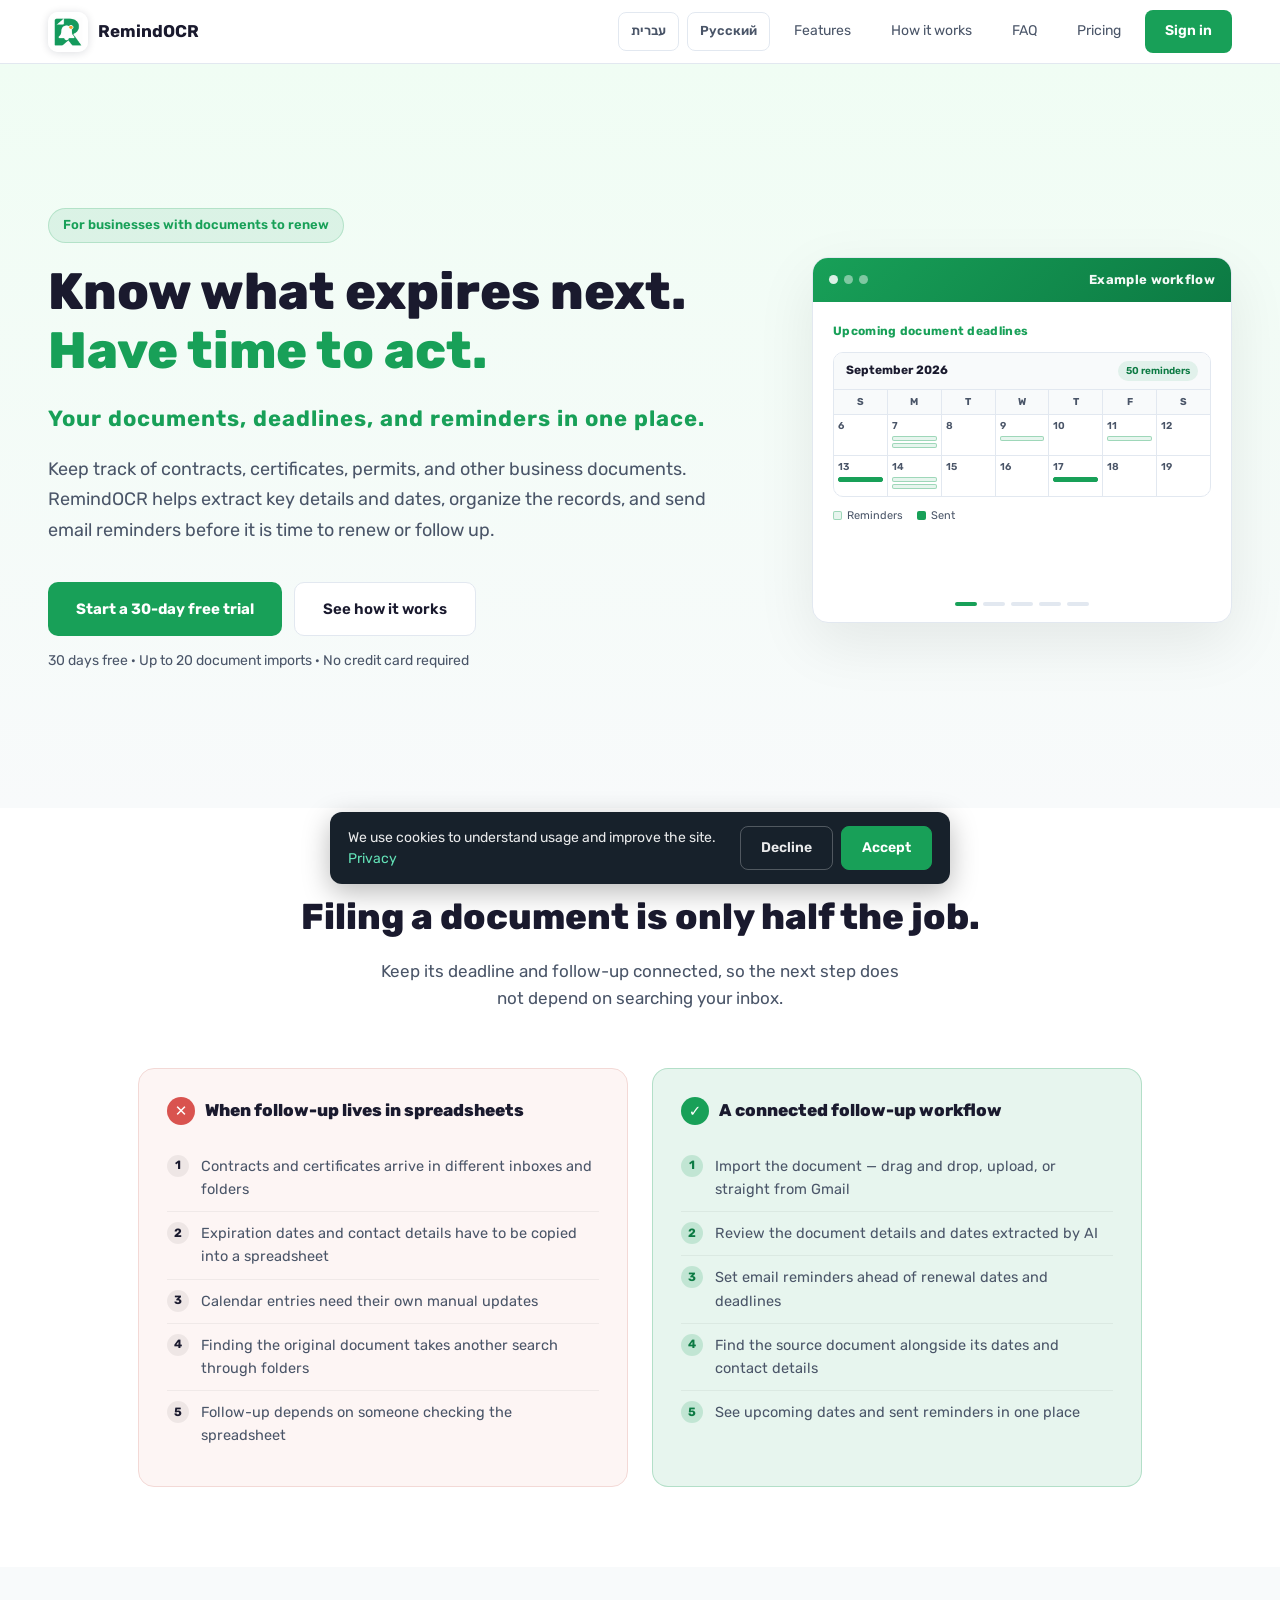
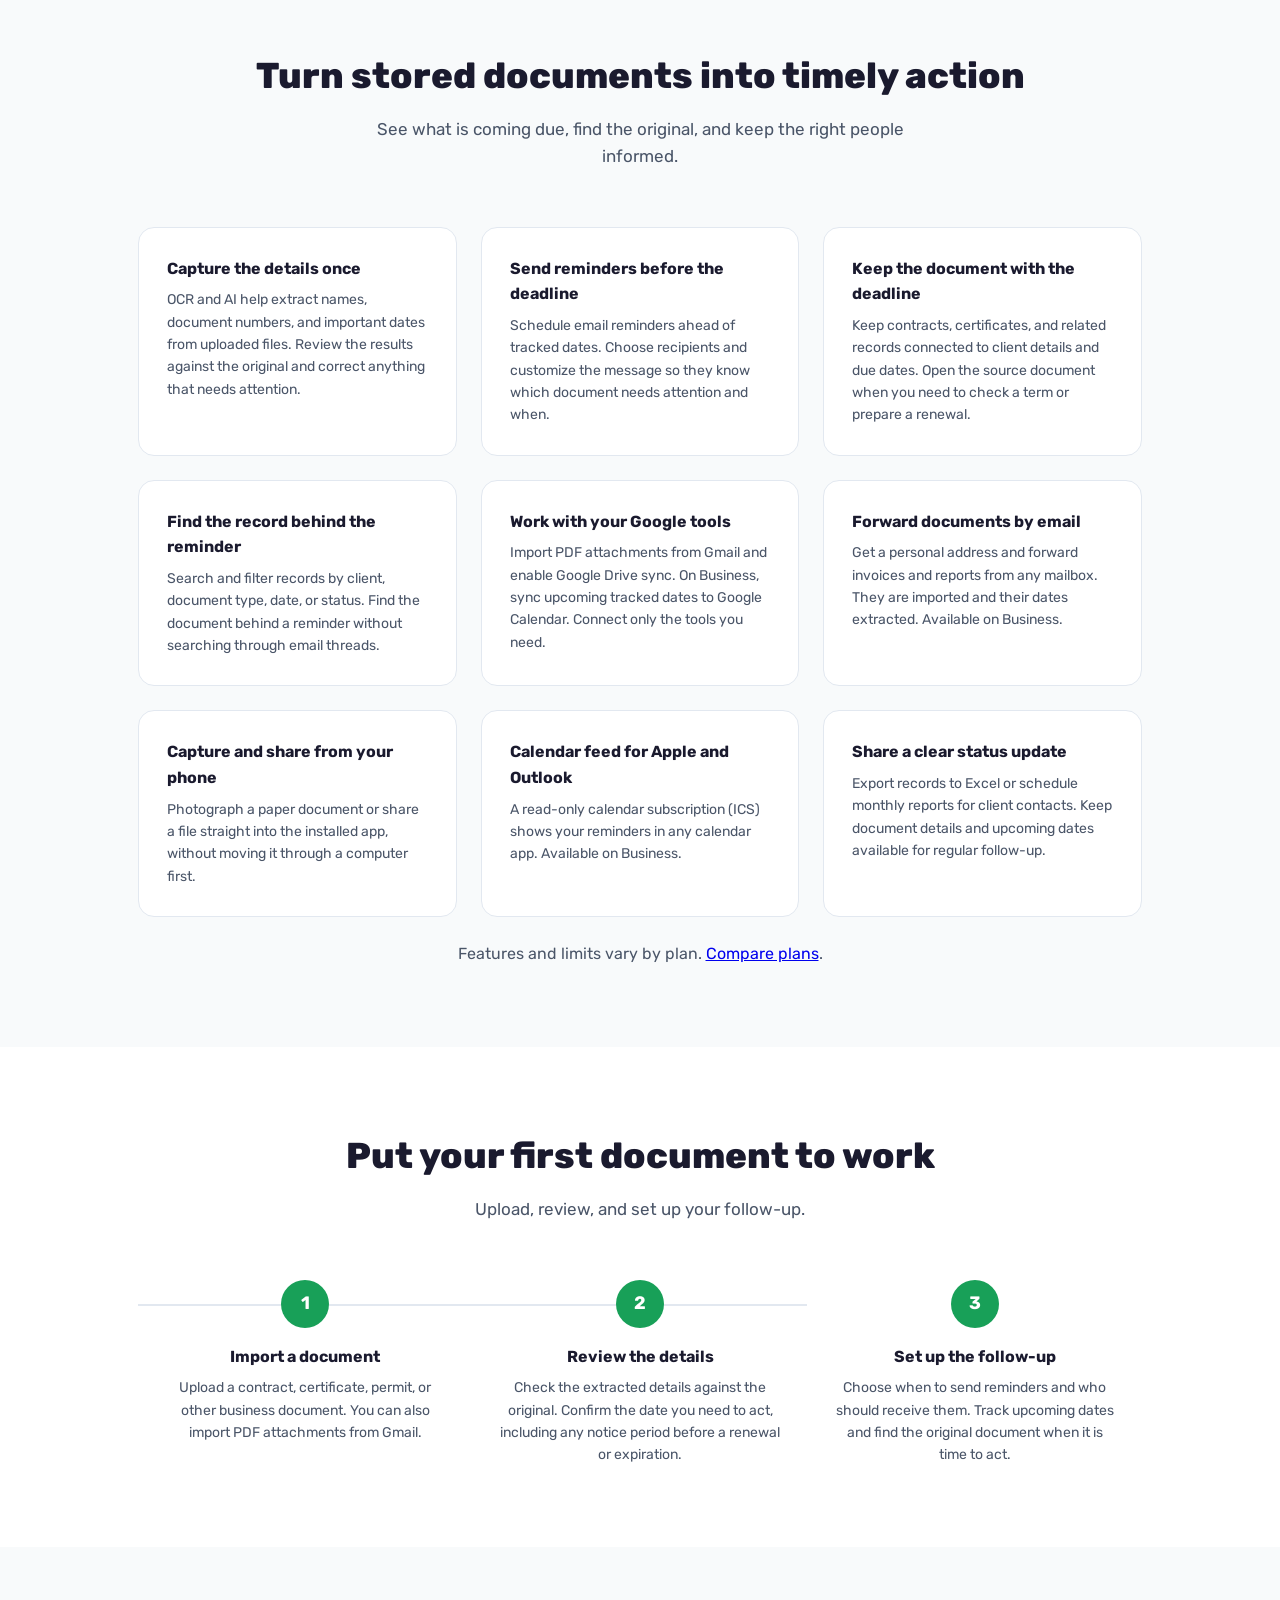
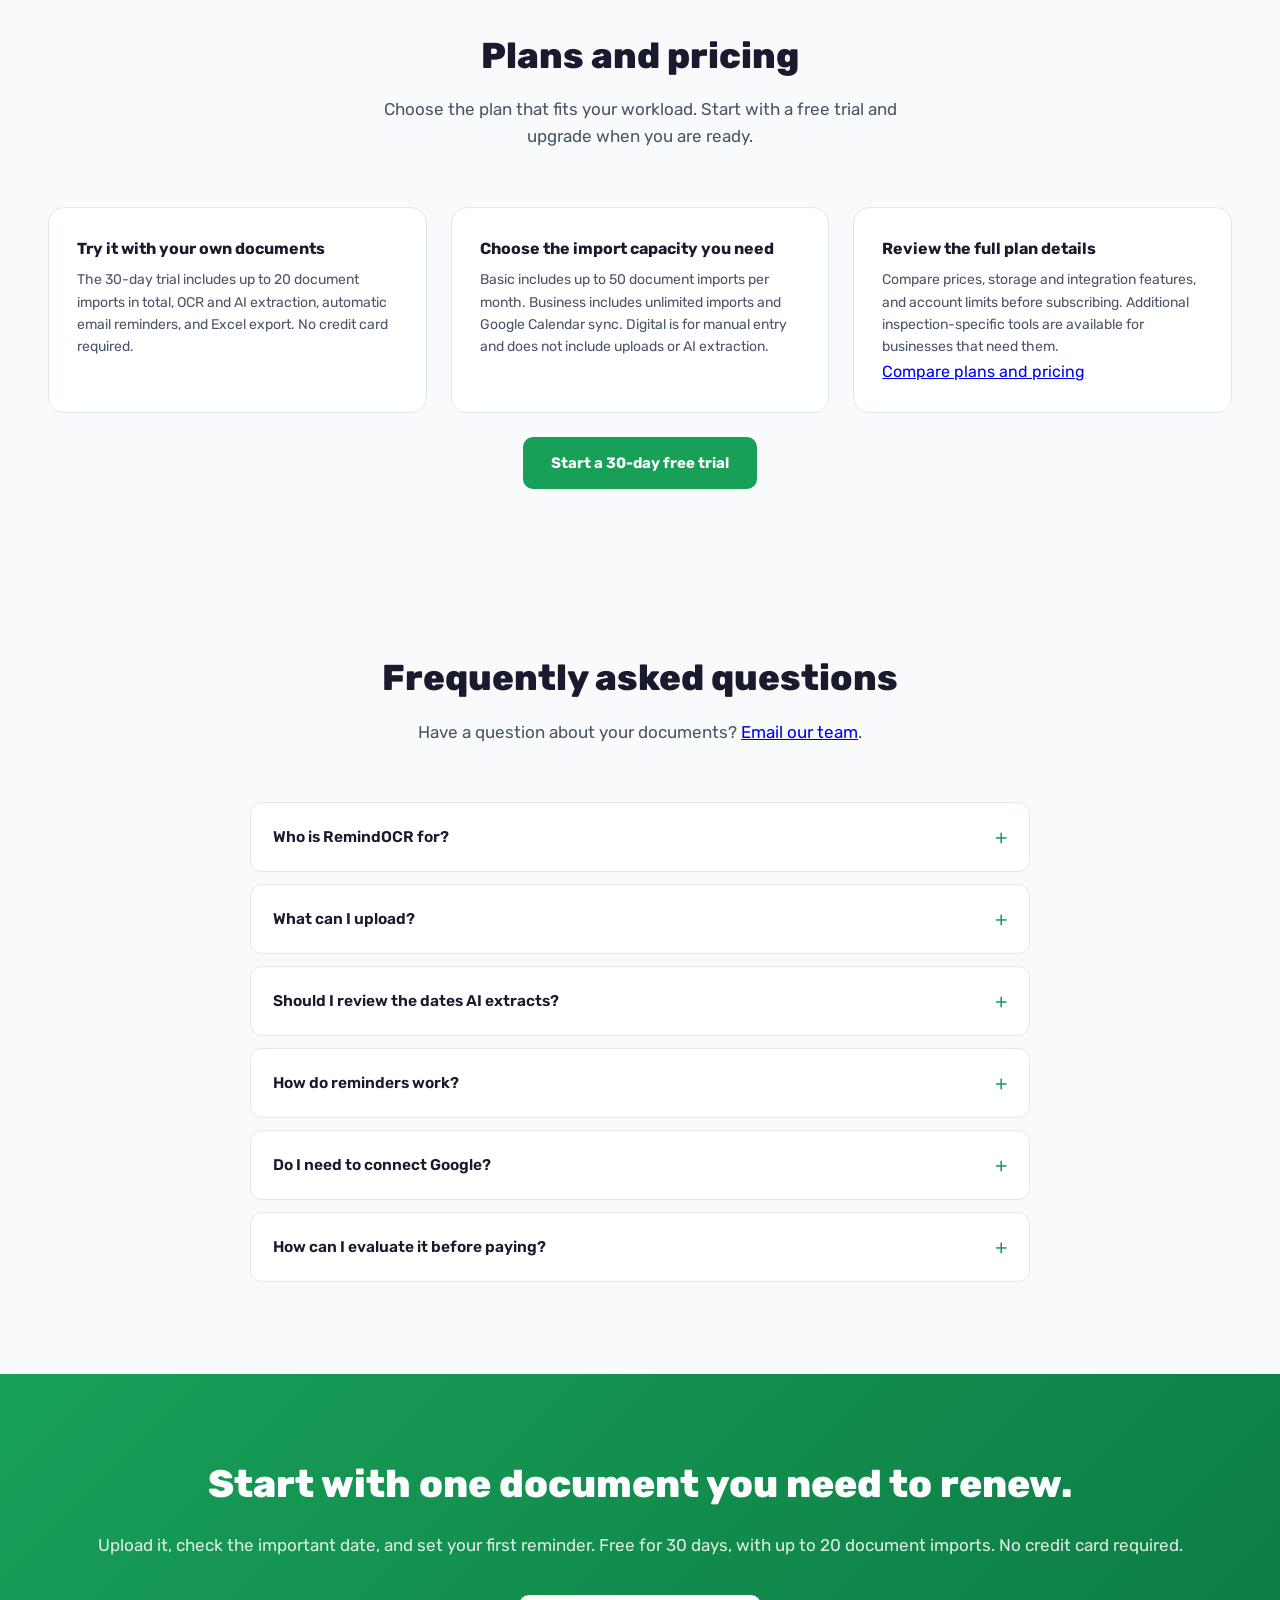
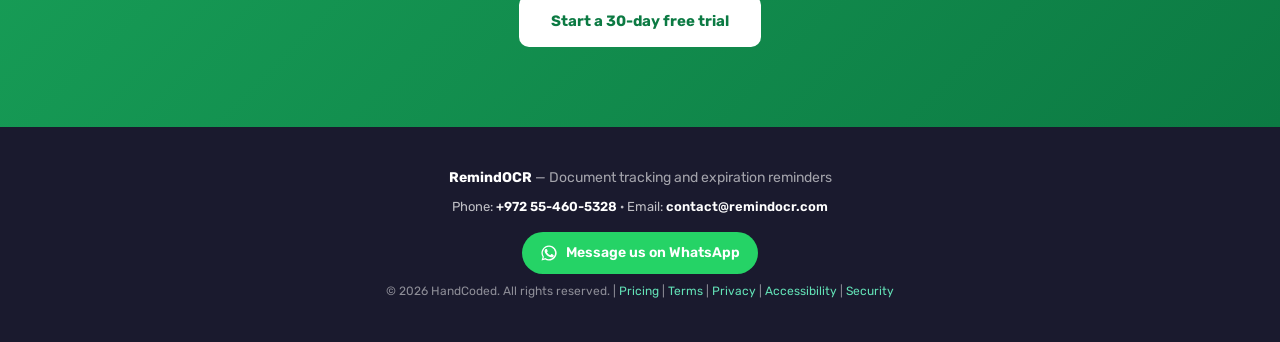
==== en/index.html @ 1de7455f "Add Russian landing page at /ru Co-Authored-By: Claude Sonnet 5.5 <noreply@anthropic.com>" ====
<!DOCTYPE html>
<html lang="en" dir="ltr">
<head>
  <!-- Google tag (gtag.js) — skipped on localhost/local previews -->
  <script>
    if (!["localhost", "127.0.0.1"].includes(window.location.hostname)) {
      var gaScript = document.createElement("script");
      gaScript.async = true;
      gaScript.src = "https://www.googletagmanager.com/gtag/js?id=G-CV5TGV9V2X";
      document.head.appendChild(gaScript);

      window.dataLayer = window.dataLayer || [];
      function gtag(){dataLayer.push(arguments);}
      // Consent Mode v2: deny until the visitor chooses. wait_for_update holds the
      // first hits briefly so a stored "granted" is applied before anything sends.
      gtag('consent', 'default', {
        'ad_user_data': 'denied',
        'ad_personalization': 'denied',
        'ad_storage': 'denied',
        'analytics_storage': 'denied',
        'wait_for_update': 500
      });
      try {
        if (localStorage.getItem('ga_consent') === 'granted') {
          gtag('consent', 'update', {
            'ad_user_data': 'granted',
            'ad_personalization': 'granted',
            'ad_storage': 'granted',
            'analytics_storage': 'granted'
          });
        }
      } catch (e) {}
      gtag('js', new Date());
      gtag('config', 'G-CV5TGV9V2X');
    }
  </script>

  <meta charset="UTF-8" />
  <meta name="viewport" content="width=device-width, initial-scale=1.0" />
  <title>Document Expiration Tracking & Email Reminders | RemindOCR</title>
  <meta name="description" content="Track contract renewals, certificate expirations, and business document deadlines in one place. Extract key details and schedule email reminders. Try RemindOCR free for 30 days." />
  <link rel="canonical" href="https://remindocr.com/en" />
  <link rel="alternate" hreflang="he" href="https://remindocr.com/" />
  <link rel="alternate" hreflang="en" href="https://remindocr.com/en" />
  <link rel="alternate" hreflang="ru" href="https://remindocr.com/ru" />
  <link rel="alternate" hreflang="x-default" href="https://remindocr.com/" />
  <meta property="og:locale:alternate" content="he_IL" />
  <meta name="theme-color" content="#18a058" />
  <!-- Same icon set the app serves, so the tab icon does not change between
       the marketing site and the app. -->
  <link rel="icon" type="image/png" sizes="32x32" href="/favicon-32-v2.png" />
  <link rel="icon" type="image/png" sizes="192x192" href="/icon-192-v2.png" />
  <link rel="icon" type="image/png" sizes="512x512" href="/icon-512-v2.png" />
  <link rel="icon" type="image/svg+xml" href="/favicon-v2.svg" />
  <link rel="apple-touch-icon" href="/apple-touch-icon-v2.png" />
  <meta property="fb:app_id" content="935630732930743" />
  <meta property="og:type" content="website" />
  <meta property="og:site_name" content="RemindOCR" />
  <meta property="og:locale" content="en_US" />
  <meta property="og:url" content="https://remindocr.com/en" />
  <meta property="og:title" content="Document Expiration Tracking & Email Reminders | RemindOCR" />
  <meta property="og:description" content="Know what expires next. Organize business documents, review key dates, and schedule email reminders before renewals and deadlines." />
  <meta property="og:image" content="https://remindocr.com/og-image.png" />
  <meta name="twitter:card" content="summary_large_image" />
  <meta name="twitter:description" content="Know what expires next. Organize business documents, review key dates, and schedule email reminders before renewals and deadlines." />
  <meta name="twitter:image" content="https://remindocr.com/og-image.png" />
  <link rel="preconnect" href="https://fonts.googleapis.com" />
  <link href="https://fonts.googleapis.com/css2?family=Rubik:wght@400;500;600;700;800&display=swap" rel="stylesheet" />
  <style>
    *, *::before, *::after { box-sizing: border-box; margin: 0; padding: 0; }

    :root {
      --brand: #18a058;
      --brand-dark: #0c7a43;
      --brand-light: rgba(24,160,88,0.1);
      --text: #1a1a2e;
      --text-2: #4a5568;
      --bg: #f8fafb;
      --white: #ffffff;
      --border: #e2e8f0;
      --radius: 16px;
    }

    html { scroll-behavior: smooth; }

    body {
      font-family: 'Segoe UI', 'Rubik', system-ui, sans-serif;
      background: var(--bg);
      color: var(--text);
      line-height: 1.6;
      overflow-x: hidden;
    }

    /* ── NAV ─────────────────────────────── */
    nav {
      position: sticky;
      top: 0;
      z-index: 100;
      background: rgba(255,255,255,0.9);
      backdrop-filter: blur(12px);
      border-bottom: 1px solid var(--border);
      padding: 0 48px;
      height: 64px;
      display: flex;
      align-items: center;
      justify-content: space-between;
    }

    .nav-brand {
      display: flex;
      align-items: center;
      gap: 10px;
      text-decoration: none;
    }
    .nav-brand__icon {
      width: 36px;
      height: 36px;
      border-radius: 10px;
      background: linear-gradient(135deg, var(--brand), var(--brand-dark));
      display: flex;
      align-items: center;
      justify-content: center;
      color: #fff;
    }
    .nav-brand__icon svg {
      width: 22px;
      height: 22px;
      fill: none;
      stroke: currentColor;
      stroke-width: 32;
      stroke-linecap: round;
      stroke-linejoin: round;
    }
    .nav-brand__text {
      font-weight: 700;
      font-size: 17px;
      color: var(--text);
    }
    .nav-brand__logo {
      width: 40px;
      height: 40px;
      border-radius: 10px;
      object-fit: cover;
      box-shadow: 0 1px 8px rgba(15, 23, 42, 0.14);
    }
    .nav-brand picture {
      display: flex;
    }

    .nav-links {
      display: flex;
      align-items: center;
      gap: 8px;
    }
    .nav-links a {
      padding: 8px 16px;
      border-radius: 8px;
      font-size: 14px;
      color: var(--text-2);
      text-decoration: none;
      transition: background 0.15s, color 0.15s;
    }
    .nav-links a:hover { background: var(--brand-light); color: var(--brand); }
    .nav-cta {
      background: var(--brand) !important;
      color: #fff !important;
      font-weight: 600 !important;
      padding: 10px 20px !important;
    }
    .nav-cta:hover { background: var(--brand-dark) !important; }

    .nav-lang {
      padding: 8px 12px !important;
      font-size: 13px !important;
      font-weight: 600;
      border: 1px solid var(--border);
      background: transparent !important;
      color: var(--text-2) !important;
    }
    .nav-lang:hover {
      background: var(--brand-light) !important;
      color: var(--brand) !important;
    }


    /* ── HERO ─────────────────────────────── */
    .hero {
      max-width: 1300px;
      margin: 0 auto;
      padding: 84px 48px 76px;
      display: grid;
      /* Same proportions as the app's hero: fluid copy, fixed-width card. */
      grid-template-columns: minmax(0, 1fr) 420px;
      gap: 64px;
      align-items: center;
    }

    .hero-badge {
      display: inline-flex;
      align-items: center;
      gap: 6px;
      background: var(--brand-light);
      color: var(--brand);
      border: 1px solid rgba(24,160,88,0.2);
      border-radius: 999px;
      padding: 6px 14px;
      font-size: 13px;
      font-weight: 600;
      margin-bottom: 20px;
    }

    .hero h1 {
      font-size: clamp(32px, 4vw, 52px);
      font-weight: 800;
      line-height: 1.15;
      color: var(--text);
      margin-bottom: 20px;
    }
    .hero h1 span { color: var(--brand); }

    .hero-desc {
      font-size: 18px;
      color: var(--text-2);
      margin-bottom: 36px;
      line-height: 1.7;
    }

    .hero-tagline {
      font-size: 22px;
      font-weight: 700;
      letter-spacing: 1px;
      color: var(--brand, #16a06a);
      margin: 0 0 18px;
    }

    /* ── Animated product demo ──────────────────────────────
       Three steps cross-fade on a 12s loop (4s each). Everything is CSS so it
       stays crisp at any size; the whole widget is one labelled role="img" for
       screen readers, and the animation stops under prefers-reduced-motion. */
    .demo {
      width: 100%;
      max-width: 420px;
      justify-self: end;
      background: var(--white);
      border: 1px solid var(--border);
      border-radius: var(--radius);
      overflow: hidden;
      box-shadow: 0 20px 60px rgba(0,0,0,0.08);
    }

    .demo__bar {
      display: flex;
      align-items: center;
      gap: 6px;
      padding: 12px 16px;
      background: linear-gradient(135deg, var(--brand), var(--brand-dark));
    }
    .demo__dot {
      width: 9px; height: 9px;
      border-radius: 50%;
      background: rgba(255,255,255,0.45);
    }
    .demo__dot:first-child { background: rgba(255,255,255,0.85); }
    .demo__title {
      margin-inline-start: auto;
      color: rgba(255,255,255,0.95);
      font-size: 13px;
      font-weight: 700;
      letter-spacing: 0.3px;
    }

    .demo__body { position: relative; height: 300px; padding: 20px; }

    .demo__step {
      position: absolute;
      inset: 20px;
      display: flex;
      flex-direction: column;
      gap: 10px;
      opacity: 0;
      animation: demo-step 20s infinite;
    }
    .demo__step--1 { animation-delay: 0s; }
    .demo__step--2 { animation-delay: 4s; }
    .demo__step--3 { animation-delay: 8s; }
    .demo__step--4 { animation-delay: 12s; }
    .demo__step--5 { animation-delay: 16s; }

    /* 5 steps x 4s = 20s. Each is visible for a fifth of the loop, with a
       short fade at each end — hence 1.6%/18.4% rather than 0%/20%. */
    @keyframes demo-step {
      0%          { opacity: 0; transform: translateY(8px); }
      1.6%, 18.4% { opacity: 1; transform: translateY(0); }
      20%, 100%   { opacity: 0; transform: translateY(-8px); }
    }

    .demo__label {
      font-size: 12px;
      font-weight: 700;
      color: var(--brand);
      letter-spacing: 0.3px;
    }

    .demo__row, .demo__alert {
      display: flex;
      align-items: center;
      gap: 12px;
      padding: 12px 14px;
      background: var(--bg);
      border: 1px solid var(--border);
      border-radius: 10px;
    }
    .demo__file, .demo__alert-icon { font-size: 20px; flex-shrink: 0; }
    .demo__meta { display: flex; flex-direction: column; min-width: 0; flex: 1; }
    .demo__name {
      font-size: 13px;
      font-weight: 600;
      color: var(--text);
      white-space: nowrap;
      overflow: hidden;
      text-overflow: ellipsis;
    }
    .demo__sub { font-size: 11px; color: var(--text-2); }

    .demo__tag {
      font-size: 11px;
      font-weight: 700;
      padding: 3px 10px;
      border-radius: 999px;
      flex-shrink: 0;
    }
    .demo__tag--wait { background: #fef3c7; color: #92400e; }
    .demo__tag--ok { background: var(--brand-light); color: var(--brand-dark); }

    .demo__field {
      display: flex;
      align-items: center;
      justify-content: space-between;
      gap: 12px;
      padding: 9px 14px;
      background: var(--bg);
      border: 1px solid var(--border);
      border-radius: 8px;
      font-size: 13px;
    }
    .demo__field span { color: var(--text-2); }
    .demo__field strong { color: var(--text); font-weight: 600; }
    .demo__sent { color: var(--brand) !important; }

    .demo__alert { background: var(--brand-light); border-color: rgba(24,160,88,0.25); }

    /* Month view — mirrors the dashboard's reminder calendar, where each day
       cell carries a chip per reminder: solid for sent, tinted for scheduled. */
    .demo__cal {
      border: 1px solid var(--border);
      border-radius: 10px;
      overflow: hidden;
      background: var(--white);
    }
    .demo__cal-head {
      display: flex;
      align-items: center;
      justify-content: space-between;
      padding: 8px 12px;
      background: var(--bg);
      border-bottom: 1px solid var(--border);
      font-size: 12px;
      font-weight: 700;
    }
    .demo__cal-count {
      font-weight: 600;
      font-size: 10px;
      color: var(--brand-dark);
      background: var(--brand-light);
      border-radius: 999px;
      padding: 2px 8px;
    }
    .demo__cal-grid {
      display: grid;
      grid-template-columns: repeat(7, 1fr);
      gap: 1px;
      background: var(--border);
    }
    .demo__cal-dow {
      background: var(--bg);
      text-align: center;
      font-size: 10px;
      font-weight: 700;
      color: var(--text-2);
      padding: 4px 0;
    }
    .demo__cal-cell {
      background: var(--white);
      min-height: 40px;
      padding: 3px 4px;
      display: flex;
      flex-direction: column;
      gap: 2px;
    }
    .demo__cal-cell b {
      font-size: 10px;
      font-weight: 600;
      color: var(--text-2);
    }
    .demo__chip {
      display: block;
      height: 5px;
      border-radius: 2px;
      background: var(--brand-light);
      border: 1px solid rgba(24,160,88,0.35);
    }
    .demo__chip--sent { background: var(--brand); border-color: var(--brand); }

    .demo__legend {
      display: flex;
      gap: 14px;
      font-size: 11px;
      color: var(--text-2);
    }
    .demo__legend span { display: inline-flex; align-items: center; gap: 5px; }
    .demo__swatch {
      width: 9px; height: 9px;
      border-radius: 2px;
      display: inline-block;
    }
    .demo__swatch--rem { background: var(--brand-light); border: 1px solid rgba(24,160,88,0.35); }
    .demo__swatch--sent { background: var(--brand); }

    .demo__steps-nav {
      display: flex;
      justify-content: center;
      gap: 6px;
      padding: 0 0 16px;
    }
    .demo__pip {
      width: 22px; height: 4px;
      border-radius: 999px;
      background: var(--border);
      animation: demo-pip 20s infinite;
    }
    .demo__pip--1 { animation-delay: 0s; }
    .demo__pip--2 { animation-delay: 4s; }
    .demo__pip--3 { animation-delay: 8s; }
    .demo__pip--4 { animation-delay: 12s; }
    .demo__pip--5 { animation-delay: 16s; }

    @keyframes demo-pip {
      0%, 0.8%    { background: var(--border); }
      1.6%, 18.4% { background: var(--brand); }
      20%, 100%   { background: var(--border); }
    }

    /* Manual paging. Setting data-step on .demo pins one step and its pip,
       overriding the animation, so the demo is still explorable when motion is
       suppressed or a visitor wants to read a step at their own pace. */
    .demo[data-step] .demo__step { animation: none; opacity: 0; transform: none; }
    .demo[data-step] .demo__pip { animation: none; background: var(--border); }
    .demo[data-step="1"] .demo__step--1,
    .demo[data-step="2"] .demo__step--2,
    .demo[data-step="3"] .demo__step--3,
    .demo[data-step="4"] .demo__step--4,
    .demo[data-step="5"] .demo__step--5 { opacity: 1; }
    .demo[data-step="1"] .demo__pip--1,
    .demo[data-step="2"] .demo__pip--2,
    .demo[data-step="3"] .demo__pip--3,
    .demo[data-step="4"] .demo__pip--4,
    .demo[data-step="5"] .demo__pip--5 { background: var(--brand); }

    .demo__pip { border: none; padding: 0; cursor: pointer; }

    /* Honour a reduced-motion preference: no cycling, hold the first step.
       Every delay is cleared too — leaving them set while animations are off
       let a later pip stay highlighted over the first step's content. */
    @media (prefers-reduced-motion: reduce) {
      .demo__step, .demo__pip {
        animation: none;
        animation-delay: 0s;
      }
      .demo__step { opacity: 0; transform: none; }
      .demo__pip { background: var(--border); }
      .demo__step--1 { opacity: 1; }
      .demo__pip--1 { background: var(--brand); }
    }

    .hero-actions {
      display: flex;
      gap: 12px;
      flex-wrap: wrap;
    }

    .btn-primary {
      display: inline-flex;
      align-items: center;
      gap: 8px;
      background: var(--brand);
      color: #fff;
      font-weight: 700;
      font-size: 15px;
      padding: 14px 28px;
      border-radius: 10px;
      text-decoration: none;
      transition: background 0.15s, transform 0.15s;
    }
    .btn-primary:hover { background: var(--brand-dark); transform: translateY(-1px); }

    .btn-secondary {
      display: inline-flex;
      align-items: center;
      gap: 8px;
      background: var(--white);
      color: var(--text);
      font-weight: 600;
      font-size: 15px;
      padding: 14px 28px;
      border-radius: 10px;
      text-decoration: none;
      border: 1px solid var(--border);
      transition: background 0.15s, transform 0.15s;
    }
    .btn-secondary:hover { background: var(--bg); transform: translateY(-1px); }

    /* Hero visual */
    .hero-visual {
      background: var(--white);
      border: 1px solid var(--border);
      border-radius: var(--radius);
      overflow: hidden;
      box-shadow: 0 20px 60px rgba(0,0,0,0.08);
      display: block;
      width: 100%;
      max-width: 100%;
      height: auto;
    }
    .hero-visual__bar {
      background: linear-gradient(135deg, var(--brand), var(--brand-dark));
      padding: 16px 20px;
      display: flex;
      align-items: center;
      gap: 12px;
    }
    .hero-visual__dots { display: flex; gap: 6px; }
    .hero-visual__dot {
      width: 10px; height: 10px;
      border-radius: 50%;
      background: rgba(255,255,255,0.4);
    }
    .hero-visual__dot:first-child { background: rgba(255,255,255,0.8); }
    .hero-visual__title { color: rgba(255,255,255,0.9); font-size: 13px; font-weight: 600; }

    .hero-visual__body { padding: 20px; display: flex; flex-direction: column; gap: 12px; }
    .mock-card {
      background: var(--bg);
      border: 1px solid var(--border);
      border-radius: 10px;
      padding: 14px 16px;
      display: flex;
      align-items: center;
      justify-content: space-between;
    }
    .mock-card__left { display: flex; flex-direction: column; gap: 4px; }
    .mock-card__title { font-weight: 600; font-size: 13px; color: var(--text); }
    .mock-card__sub { font-size: 12px; color: var(--text-2); }
    .mock-badge {
      font-size: 11px;
      font-weight: 600;
      padding: 4px 10px;
      border-radius: 999px;
    }
    .mock-badge--green { background: rgba(24,160,88,0.12); color: var(--brand); }
    .mock-badge--yellow { background: rgba(234,179,8,0.12); color: #b45309; }
    .mock-badge--red { background: rgba(239,68,68,0.12); color: #dc2626; }

    /* ── STATS ─────────────────────────────── */
    .stats {
      background: var(--white);
      border-top: 1px solid var(--border);
      border-bottom: 1px solid var(--border);
      padding: 48px;
    }
    .stats-inner {
      max-width: 1100px;
      margin: 0 auto;
      display: grid;
      grid-template-columns: repeat(4, 1fr);
      gap: 32px;
      text-align: center;
    }
    .stat-num {
      font-size: 42px;
      font-weight: 800;
      color: var(--brand);
      line-height: 1;
      margin-bottom: 6px;
    }
    .stat-label {
      font-size: 14px;
      color: var(--text-2);
      font-weight: 500;
    }

    /* ── FEATURES ─────────────────────────────── */
    section { max-width: 1100px; margin: 0 auto; padding: 80px 48px; }

    .section-header {
      text-align: center;
      margin-bottom: 56px;
    }
    .section-header h2 {
      font-size: clamp(24px, 3vw, 36px);
      font-weight: 800;
      margin-bottom: 12px;
    }
    .section-header p {
      font-size: 17px;
      color: var(--text-2);
      max-width: 540px;
      margin: 0 auto;
    }

    .features-grid {
      display: grid;
      grid-template-columns: repeat(3, 1fr);
      gap: 24px;
    }
    .feature-card {
      background: var(--white);
      border: 1px solid var(--border);
      border-radius: var(--radius);
      padding: 28px;
      transition: box-shadow 0.2s, transform 0.2s;
    }
    .feature-card:hover {
      box-shadow: 0 8px 32px rgba(0,0,0,0.07);
      transform: translateY(-2px);
    }
    .feature-card--accent {
      border-color: color-mix(in srgb, var(--brand, #16a06a) 22%, var(--border));
      background: color-mix(in srgb, var(--brand, #16a06a) 7%, var(--white));
    }
    .feature-icon {
      width: 48px;
      height: 48px;
      background: var(--brand-light);
      border-radius: 12px;
      display: flex;
      align-items: center;
      justify-content: center;
      font-size: 22px;
      margin-bottom: 16px;
    }
    .feature-card h3 {
      font-size: 16px;
      font-weight: 700;
      margin-bottom: 8px;
    }
    .feature-card p {
      font-size: 14px;
      color: var(--text-2);
      line-height: 1.6;
    }

    /* ── HOW IT WORKS ─────────────────────────────── */
    .how-bg { background: var(--white); }
    .steps {
      display: flex;
      gap: 0;
      align-items: flex-start;
    }
    .step {
      flex: 1;
      text-align: center;
      padding: 0 24px;
      position: relative;
    }
    .step:not(:last-child)::after {
      content: '';
      position: absolute;
      top: 24px;
      left: 0;
      width: 100%;
      height: 2px;
      background: var(--border);
      z-index: 0;
    }
    .step__num {
      position: relative;
      z-index: 1;
      width: 48px;
      height: 48px;
      border-radius: 50%;
      background: var(--brand);
      color: #fff;
      font-weight: 700;
      font-size: 18px;
      display: flex;
      align-items: center;
      justify-content: center;
      margin: 0 auto 16px;
    }
    .step h3 { font-size: 16px; font-weight: 700; margin-bottom: 8px; }
    .step p { font-size: 14px; color: var(--text-2); }

    /* ── BEFORE / AFTER ─────────────────────────────── */
    .compare-bg { background: var(--white); }
    .compare {
      display: grid;
      grid-template-columns: 1fr 1fr;
      gap: 24px;
    }
    .compare-col {
      border-radius: var(--radius);
      border: 1px solid var(--border);
      padding: 28px;
    }
    .compare-col--bad { background: #fdf5f4; border-color: #f3d9d6; }
    .compare-col--good { background: var(--brand-light); border-color: rgba(24,160,88,0.25); }
    .compare-col__head {
      display: flex;
      align-items: center;
      gap: 10px;
      font-weight: 800;
      font-size: 17px;
      margin-bottom: 20px;
    }
    .compare-col__icon {
      width: 28px;
      height: 28px;
      border-radius: 50%;
      display: flex;
      align-items: center;
      justify-content: center;
      font-size: 15px;
      font-weight: 800;
      color: #fff;
      flex-shrink: 0;
    }
    .compare-col--bad .compare-col__icon { background: #d9534f; }
    .compare-col--good .compare-col__icon { background: var(--brand); }
    .compare-list { list-style: none; counter-reset: compare-step; }
    .compare-list li {
      counter-increment: compare-step;
      display: flex;
      gap: 12px;
      padding: 10px 0;
      font-size: 14.5px;
      color: var(--text-2);
      border-bottom: 1px solid rgba(0,0,0,0.05);
    }
    .compare-list li:last-child { border-bottom: none; }
    .compare-list li::before {
      content: counter(compare-step);
      flex-shrink: 0;
      width: 22px;
      height: 22px;
      border-radius: 50%;
      background: rgba(0,0,0,0.06);
      color: var(--text);
      font-size: 12px;
      font-weight: 700;
      display: flex;
      align-items: center;
      justify-content: center;
    }
    .compare-col--good .compare-list li::before { background: rgba(24,160,88,0.18); color: var(--brand-dark); }

    /* ── FAQ ─────────────────────────────── */
    .faq { max-width: 780px; margin: 0 auto; }
    .faq-item {
      border: 1px solid var(--border);
      border-radius: 12px;
      margin-bottom: 12px;
      background: var(--white);
      overflow: hidden;
    }
    .faq-item summary {
      cursor: pointer;
      list-style: none;
      padding: 18px 22px;
      font-weight: 600;
      font-size: 15.5px;
      display: flex;
      align-items: center;
      justify-content: space-between;
      gap: 12px;
    }
    .faq-item summary::-webkit-details-marker { display: none; }
    .faq-item summary::after {
      content: '+';
      font-size: 20px;
      font-weight: 400;
      color: var(--brand);
      flex-shrink: 0;
      transition: transform 0.2s;
    }
    .faq-item[open] summary::after { transform: rotate(45deg); }
    .faq-item p {
      padding: 0 22px 20px;
      font-size: 14.5px;
      color: var(--text-2);
      line-height: 1.7;
    }

    /* ── CTA ─────────────────────────────── */
    .cta-section {
      background: linear-gradient(135deg, var(--brand), var(--brand-dark));
      padding: 80px 48px;
      text-align: center;
    }
    .cta-section h2 {
      font-size: clamp(24px, 3vw, 40px);
      font-weight: 800;
      color: #fff;
      margin-bottom: 16px;
    }
    .cta-section p {
      font-size: 17px;
      color: rgba(255,255,255,0.85);
      margin-bottom: 36px;
    }
    .btn-white {
      display: inline-flex;
      align-items: center;
      gap: 8px;
      background: #fff;
      color: var(--brand-dark);
      font-weight: 700;
      font-size: 15px;
      padding: 14px 32px;
      border-radius: 10px;
      text-decoration: none;
      transition: transform 0.15s, box-shadow 0.15s;
    }
    .btn-white:hover { transform: translateY(-2px); box-shadow: 0 8px 24px rgba(0,0,0,0.15); }

    /* ── FOOTER ─────────────────────────────── */
    footer {
      background: var(--text);
      color: rgba(255,255,255,0.6);
      padding: 40px 48px;
      text-align: center;
      font-size: 14px;
    }
    footer strong { color: #fff; }

    footer .site-footer__contact {
      margin-top: 8px;
      color: rgba(255, 255, 255, 0.72);
      font-size: 13px;
    }

    footer .site-footer__contact a {
      color: #fff;
      text-decoration: none;
      font-weight: 600;
    }

    footer .site-footer__contact a:hover {
      color: #8fecd0;
      text-decoration: underline;
    }

    footer .site-footer__wa {
      display: inline-flex;
      align-items: center;
      gap: 8px;
      margin-top: 14px;
      padding: 10px 18px;
      border-radius: 999px;
      background: #25d366;
      color: #fff;
      font-size: 14px;
      font-weight: 600;
      text-decoration: none;
      transition: background 0.15s ease;
    }

    footer .site-footer__wa:hover { background: #1da851; }
    footer .site-footer__wa svg { width: 18px; height: 18px; fill: currentColor; flex: none; }
    footer .site-footer__legal {
      margin-top: 8px;
      font-size: 12px;
      color: rgba(255,255,255,0.5);
    }
    footer .site-footer__legal a {
      color: #63e2b7;
      text-decoration: none;
    }
    footer .site-footer__legal a:hover {
      color: #8fecd0;
      text-decoration: underline;
    }

    /* ── AUTH CARD ─────────────────────────────── */
    .auth-card {
      background: var(--white);
      border: 1px solid var(--border);
      border-radius: var(--radius);
      padding: 36px 32px 28px;
      box-shadow: 0 20px 60px rgba(0,0,0,0.08);
      width: 100%;
      max-width: 400px;
    }

    .auth-tabs {
      display: flex;
      border-bottom: 2px solid var(--border);
      margin-bottom: 24px;
      gap: 0;
    }
    .auth-tab {
      flex: 1;
      background: none;
      border: none;
      padding: 10px 0;
      font-family: inherit;
      font-size: 15px;
      font-weight: 600;
      color: var(--text-2);
      cursor: pointer;
      position: relative;
      transition: color 0.15s;
    }
    .auth-tab::after {
      content: '';
      position: absolute;
      bottom: -2px;
      right: 0;
      left: 0;
      height: 2px;
      background: var(--brand);
      transform: scaleX(0);
      transition: transform 0.2s;
    }
    .auth-tab.active { color: var(--brand); }
    .auth-tab.active::after { transform: scaleX(1); }

    .auth-pane { display: none; }
    .auth-pane.active { display: block; }

    .auth-field { margin-bottom: 14px; }
    .auth-field label {
      display: block;
      font-size: 13px;
      font-weight: 600;
      color: var(--text-2);
      margin-bottom: 6px;
    }
    .auth-field input {
      width: 100%;
      padding: 10px 14px;
      border: 1px solid var(--border);
      border-radius: 8px;
      font-family: inherit;
      font-size: 14px;
      color: var(--text);
      background: var(--bg);
      transition: border-color 0.15s;
      outline: none;
    }
    .auth-field input:focus { border-color: var(--brand); background: var(--white); }

    .auth-btn {
      width: 100%;
      margin-top: 6px;
      padding: 12px;
      background: var(--brand);
      color: #fff;
      font-family: inherit;
      font-size: 15px;
      font-weight: 700;
      border: none;
      border-radius: 8px;
      cursor: pointer;
      transition: background 0.15s;
    }
    .auth-btn:hover { background: var(--brand-dark); }
    .auth-btn:disabled { opacity: 0.6; cursor: not-allowed; }

    .auth-msg {
      margin-top: 12px;
      padding: 10px 14px;
      border-radius: 8px;
      font-size: 13px;
      display: none;
    }
    .auth-msg.success { background: rgba(24,160,88,0.1); color: var(--brand); display: block; }
    .auth-msg.error { background: rgba(239,68,68,0.1); color: #dc2626; display: block; }

    .auth-hint {
      margin-top: 10px;
      font-size: 12px;
      color: var(--text-2);
      text-align: center;
    }

    /* ── RESPONSIVE ─────────────────────────────── */
    @media (max-width: 768px) {
      nav {
        height: auto;
        min-height: 58px;
        padding: 10px 16px;
        gap: 12px;
      }
      .nav-brand__text { font-size: 15px; }
      .nav-brand__icon,
      .nav-brand__logo {
        width: 34px;
        height: 34px;
      }
      .nav-links { gap: 0; }
      .nav-links a:not(.nav-cta):not(.nav-lang) { display: none; }
      .nav-links,
      .nav-brand {
        min-width: 0;
      }
      .nav-cta {
        padding: 9px 14px !important;
        font-size: 13px !important;
        white-space: nowrap;
      }
      .hero {
        grid-template-columns: 1fr;
        padding: 44px 20px 40px;
        gap: 28px;
        text-align: center;
      }
      .hero-badge { margin-bottom: 16px; }
      .hero h1 { margin-bottom: 16px; }
      .demo { justify-self: center; max-width: 440px; }
      .hero-desc {
        font-size: 16px;
        margin-bottom: 28px;
      }
      .hero-actions {
        flex-direction: column;
        align-items: stretch;
      }
      .btn-primary,
      .btn-secondary,
      .btn-white {
        justify-content: center;
        width: 100%;
        max-width: 360px;
        margin-inline: auto;
      }
      .hero-visual { display: none; }
      .auth-card { max-width: 100%; }
      .stats { padding: 36px 20px; }
      .stats-inner {
        grid-template-columns: repeat(2, minmax(0, 1fr));
        gap: 24px 16px;
        padding: 0;
      }
      .stat-num { font-size: 34px; }
      section { padding: 48px 20px; }
      .section-header { margin-bottom: 32px; }
      .features-grid { grid-template-columns: 1fr; }
      .feature-card { padding: 22px; }
      .steps {
        align-items: center;
        flex-direction: column;
        gap: 30px;
      }
      .step {
        max-width: 420px;
        padding: 0;
        width: 100%;
      }
      .step::after { display: none; }
      .step__num { margin-bottom: 14px; }
      .step h3 { margin-bottom: 8px; }
      .step p {
        margin: 0 auto;
        max-width: 340px;
      }
      .cta-section { padding: 48px 20px; }
      footer { padding: 32px 20px; }
      .compare { grid-template-columns: 1fr; }
    }

    @media (max-width: 420px) {
      nav {
        display: grid;
        grid-template-columns: 1fr auto;
        padding-inline: 12px;
      }
      .nav-brand { gap: 8px; }
      .nav-brand__text { font-size: 14px; }
      .nav-cta {
        padding: 8px 10px !important;
        font-size: 12px !important;
      }
      .hero { padding: 36px 16px 34px; }
      .hero h1 { font-size: 30px; }
      .hero-desc { font-size: 15px; }
      .stats-inner { grid-template-columns: 1fr; }
      section { padding: 42px 16px; }
    }
  </style>
    <link href="/assets/pricing.css" rel="stylesheet"/>
</head>
<body>

<!-- NAV -->
<nav>
  <a class="nav-brand" href="/en">
    <picture>
      <source media="(prefers-color-scheme: dark)" srcset="/remindocr-logo-dark.png" />
      <img class="nav-brand__logo" src="/remindocr-logo-light.png" alt="" />
    </picture>
    <span class="nav-brand__text">RemindOCR</span>
  </a>
  <div class="nav-links">
    <a class="nav-lang" href="/" hreflang="he" lang="he">עברית</a>
    <a class="nav-lang" href="/ru" hreflang="ru" lang="ru">Русский</a>
    <a href="#features">Features</a>
    <a href="#how">How it works</a>
    <a href="#faq">FAQ</a>
      <a href="#pricing">Pricing</a>
    <a class="nav-cta" href="https://app.remindocr.com/en/login">Sign in</a>
  </div>
</nav>

<!-- HERO -->
<div style="background: linear-gradient(180deg, #f0fdf4 0%, var(--bg) 100%); padding: 60px 0;">
  <div class="hero">
    <div class="hero-content">
      <p class="hero-badge">For businesses with documents to renew</p>
      <h1>Know what expires next.<br /><span>Have time to act.</span></h1>
      <p class="hero-tagline">Your documents, deadlines, and reminders in one place.</p>
      <p class="hero-desc">
        Keep track of contracts, certificates, permits, and other business documents. RemindOCR helps extract key details and dates, organize the records, and send email reminders before it is time to renew or follow up.
      </p>
      <div class="hero-actions">
        <a class="btn-primary" href="https://app.remindocr.com/en/login?tab=register">Start a 30-day free trial</a>
        <a class="btn-secondary" href="#how">See how it works</a>
      </div>
      <p style="margin-top: 14px; color: var(--text-2); font-size: 14px;">30 days free · Up to 20 document imports · No credit card required</p>
    </div>

    <!-- Animated product demo. Replaces the sign-in card that used to sit here:
         authentication belongs on the app, so a marketing page is better spent
         showing what the product does. Built in CSS rather than as a video or
         GIF so it stays sharp at any size and costs no extra download. -->
    <!-- Not role="img": the step pips below are real buttons, and an img role
         would hide them from assistive technology. -->
    <div class="demo" role="group"
         aria-label="Demo: reminder calendar, automatic extraction, expiry reminders, document import, and archive">
      <div class="demo__bar">
        <span class="demo__dot"></span>
        <span class="demo__dot"></span>
        <span class="demo__dot"></span>
        <span class="demo__title">Example workflow</span>
      </div>

      <div class="demo__body">
        <div class="demo__step demo__step--4">
          <div class="demo__label">Document import</div>
          <div class="demo__row">
            <span class="demo__file">📄</span>
            <div class="demo__meta">
              <span class="demo__name">Service agreement 18229.pdf</span>
              <span class="demo__sub">From Gmail · 1.2MB</span>
            </div>
            <span class="demo__tag demo__tag--wait">Importing…</span>
          </div>
          <div class="demo__row">
            <span class="demo__file">🧾</span>
            <div class="demo__meta">
              <span class="demo__name">Invoice 40710.pdf</span>
              <span class="demo__sub">Manual upload · 0.4MB</span>
            </div>
            <span class="demo__tag demo__tag--ok">Done</span>
          </div>
        </div>

        <div class="demo__step demo__step--2">
          <div class="demo__label">Automatic extraction</div>
          <div class="demo__field"><span>Client</span><strong>Acme Services</strong></div>
          <div class="demo__field"><span>Document no.</span><strong>18229.484590</strong></div>
          <div class="demo__field"><span>Expiration date</span><strong>Mar 14, 2027</strong></div>
        </div>

        <div class="demo__step demo__step--3">
          <div class="demo__label">Automatic reminder</div>
          <div class="demo__alert">
            <span class="demo__alert-icon">⏰</span>
            <div class="demo__meta">
              <span class="demo__name">Agreement expires in 90 days</span>
              <span class="demo__sub">Email sent to Acme Services</span>
            </div>
          </div>
          <div class="demo__field"><span>90 days ahead</span><strong class="demo__sent">Sent ✓</strong></div>
          <div class="demo__field"><span>60 days ahead</span><strong>Scheduled</strong></div>
          <div class="demo__field"><span>30 days ahead</span><strong>Scheduled</strong></div>
        </div>

        <!-- Step 4 — the dashboard's document deadline month view -->
        <div class="demo__step demo__step--1">
          <div class="demo__label">Upcoming document deadlines</div>
          <div class="demo__cal">
            <div class="demo__cal-head">
              <span>September 2026</span>
              <span class="demo__cal-count">50 reminders</span>
            </div>
            <div class="demo__cal-grid">
              <span class="demo__cal-dow">S</span>
              <span class="demo__cal-dow">M</span>
              <span class="demo__cal-dow">T</span>
              <span class="demo__cal-dow">W</span>
              <span class="demo__cal-dow">T</span>
              <span class="demo__cal-dow">F</span>
              <span class="demo__cal-dow">S</span>

              <span class="demo__cal-cell"><b>6</b></span>
              <span class="demo__cal-cell">
                <b>7</b>
                <i class="demo__chip"></i>
                <i class="demo__chip"></i>
              </span>
              <span class="demo__cal-cell"><b>8</b></span>
              <span class="demo__cal-cell">
                <b>9</b>
                <i class="demo__chip"></i>
              </span>
              <span class="demo__cal-cell"><b>10</b></span>
              <span class="demo__cal-cell">
                <b>11</b>
                <i class="demo__chip"></i>
              </span>
              <span class="demo__cal-cell"><b>12</b></span>

              <span class="demo__cal-cell">
                <b>13</b>
                <i class="demo__chip demo__chip--sent"></i>
              </span>
              <span class="demo__cal-cell">
                <b>14</b>
                <i class="demo__chip"></i>
                <i class="demo__chip"></i>
              </span>
              <span class="demo__cal-cell"><b>15</b></span>
              <span class="demo__cal-cell"><b>16</b></span>
              <span class="demo__cal-cell">
                <b>17</b>
                <i class="demo__chip demo__chip--sent"></i>
              </span>
              <span class="demo__cal-cell"><b>18</b></span>
              <span class="demo__cal-cell"><b>19</b></span>
            </div>
          </div>
          <div class="demo__legend">
            <span><i class="demo__swatch demo__swatch--rem"></i>Reminders</span>
            <span><i class="demo__swatch demo__swatch--sent"></i>Sent</span>
          </div>
        </div>

        <!-- Step 5 — the documents archive, organized and searchable -->
        <div class="demo__step demo__step--5">
          <div class="demo__label">Document archive</div>
          <div class="demo__row">
            <span class="demo__file">📄</span>
            <div class="demo__meta">
              <span class="demo__name">Service agreement 18229.pdf</span>
              <span class="demo__sub">Acme Services · Mar 14, 2027</span>
            </div>
            <span class="demo__tag demo__tag--ok">Valid</span>
          </div>
          <div class="demo__row">
            <span class="demo__file">📄</span>
            <div class="demo__meta">
              <span class="demo__name">Insurance certificate 20114.pdf</span>
              <span class="demo__sub">KR Construction · Nov 2, 2026</span>
            </div>
            <span class="demo__tag demo__tag--wait">Expiring soon</span>
          </div>
          <div class="demo__row">
            <span class="demo__file">🧾</span>
            <div class="demo__meta">
              <span class="demo__name">Invoice 40710.pdf</span>
              <span class="demo__sub">Acme Services · Sep 4, 2026</span>
            </div>
            <span class="demo__tag demo__tag--ok">Paid</span>
          </div>
        </div>
      </div>

      <div class="demo__steps-nav">
        <button class="demo__pip demo__pip--1" type="button" data-goto="1" aria-label="Upcoming document deadlines"></button>
        <button class="demo__pip demo__pip--2" type="button" data-goto="2" aria-label="Data extraction"></button>
        <button class="demo__pip demo__pip--3" type="button" data-goto="3" aria-label="Automatic reminder"></button>
        <button class="demo__pip demo__pip--4" type="button" data-goto="4" aria-label="Document import"></button>
        <button class="demo__pip demo__pip--5" type="button" data-goto="5" aria-label="Document archive"></button>
      </div>
    </div>

    <script>
      (function () {
        var demo = document.querySelector('.demo');
        if (!demo) return;

        var STEPS = 5;
        var INTERVAL = 4000;
        var current = 1;
        var timer = null;

        function show(step) {
          current = step;
          demo.dataset.step = String(step);
        }

        function advance() {
          show(current % STEPS + 1);
        }

        function start() {
          stop();
          timer = setInterval(advance, INTERVAL);
        }

        function stop() {
          if (timer) { clearInterval(timer); timer = null; }
        }

        // Driving the rotation from JS rather than leaving it to the CSS
        // animation, because that animation is disabled under reduced motion —
        // which would otherwise freeze the demo on step 1 forever. A fade is
        // motion; a slideshow that swaps content is not, so this still respects
        // the preference while keeping every step reachable.
        document.querySelectorAll('.demo__pip').forEach(function (pip) {
          pip.addEventListener('click', function () {
            show(Number(pip.dataset.goto));
            start(); // restart the clock so the chosen step gets a full turn
          });
        });

        // Pause while the pointer is over the demo, so a step can be read.
        demo.addEventListener('mouseenter', stop);
        demo.addEventListener('mouseleave', start);

        // Do not animate a demo nobody is looking at.
        document.addEventListener('visibilitychange', function () {
          if (document.hidden) stop(); else start();
        });

        show(1);
        start();
      })();
    </script>

  </div>
</div>

<!-- BEFORE / AFTER -->
<div class="compare-bg">
  <section id="compare">
    <div class="section-header">
      <h2>Filing a document is only half the job.</h2>
      <p>Keep its deadline and follow-up connected, so the next step does not depend on searching your inbox.</p>
    </div>
    <div class="compare">
      <div class="compare-col compare-col--bad">
        <div class="compare-col__head">
          <span class="compare-col__icon">✕</span>
          <span>When follow-up lives in spreadsheets</span>
        </div>
        <ol class="compare-list">
          <li>Contracts and certificates arrive in different inboxes and folders</li>
          <li>Expiration dates and contact details have to be copied into a spreadsheet</li>
          <li>Calendar entries need their own manual updates</li>
          <li>Finding the original document takes another search through folders</li>
          <li>Follow-up depends on someone checking the spreadsheet</li>
        </ol>
      </div>
      <div class="compare-col compare-col--good">
        <div class="compare-col__head">
          <span class="compare-col__icon">✓</span>
          <span>A connected follow-up workflow</span>
        </div>
        <ol class="compare-list">
          <li>Import the document — drag and drop, upload, or straight from Gmail</li>
          <li>Review the document details and dates extracted by AI</li>
          <li>Set email reminders ahead of renewal dates and deadlines</li>
          <li>Find the source document alongside its dates and contact details</li>
          <li>See upcoming dates and sent reminders in one place</li>
        </ol>
      </div>
    </div>
  </section>
</div>

<!-- FEATURES -->
<section id="features">
  <div class="section-header">
    <h2>Turn stored documents into timely action</h2>
    <p>See what is coming due, find the original, and keep the right people informed.</p>
  </div>
  <div class="features-grid">
    <div class="feature-card"><h3>Capture the details once</h3><p>OCR and AI help extract names, document numbers, and important dates from uploaded files. Review the results against the original and correct anything that needs attention.</p></div>
    <div class="feature-card"><h3>Send reminders before the deadline</h3><p>Schedule email reminders ahead of tracked dates. Choose recipients and customize the message so they know which document needs attention and when.</p></div>
    <div class="feature-card"><h3>Keep the document with the deadline</h3><p>Keep contracts, certificates, and related records connected to client details and due dates. Open the source document when you need to check a term or prepare a renewal.</p></div>
    <div class="feature-card"><h3>Find the record behind the reminder</h3><p>Search and filter records by client, document type, date, or status. Find the document behind a reminder without searching through email threads.</p></div>
    <div class="feature-card"><h3>Work with your Google tools</h3><p>Import PDF attachments from Gmail and enable Google Drive sync. On Business, sync upcoming tracked dates to Google Calendar. Connect only the tools you need.</p></div>
    <div class="feature-card"><h3>Forward documents by email</h3><p>Get a personal address and forward invoices and reports from any mailbox. They are imported and their dates extracted. Available on Business.</p></div>
    <div class="feature-card"><h3>Capture and share from your phone</h3><p>Photograph a paper document or share a file straight into the installed app, without moving it through a computer first.</p></div>
    <div class="feature-card"><h3>Calendar feed for Apple and Outlook</h3><p>A read-only calendar subscription (ICS) shows your reminders in any calendar app. Available on Business.</p></div>
    <div class="feature-card"><h3>Share a clear status update</h3><p>Export records to Excel or schedule monthly reports for client contacts. Keep document details and upcoming dates available for regular follow-up.</p></div>
  </div>
  <p style="margin-top: 24px; text-align: center; color: var(--text-2);">Features and limits vary by plan. <a href="/en/pricing">Compare plans</a>.</p>
</section>

<!-- HOW IT WORKS -->
<div class="how-bg">
  <section id="how" style="background: var(--white);">
    <div class="section-header">
      <h2>Put your first document to work</h2>
      <p>Upload, review, and set up your follow-up.</p>
    </div>
    <div class="steps">
      <div class="step">
        <div class="step__num">1</div>
        <h3>Import a document</h3>
        <p>Upload a contract, certificate, permit, or other business document. You can also import PDF attachments from Gmail.</p>
      </div>
      <div class="step">
        <div class="step__num">2</div>
        <h3>Review the details</h3>
        <p>Check the extracted details against the original. Confirm the date you need to act, including any notice period before a renewal or expiration.</p>
      </div>
      <div class="step">
        <div class="step__num">3</div>
        <h3>Set up the follow-up</h3>
        <p>Choose when to send reminders and who should receive them. Track upcoming dates and find the original document when it is time to act.</p>
      </div>
    </div>
  </section>
</div>

<!-- PRICING -->
<section aria-labelledby="pricing-title" id="pricing" data-pricing-summary>
    <div class="section-header">
        <h2 id="pricing-title">Plans and pricing</h2>
        <p>Choose the plan that fits your workload. Start with a free trial and upgrade when you are ready.</p>
    </div>
    <div class="features-grid">
      <div class="feature-card"><h3>Try it with your own documents</h3><p>The 30-day trial includes up to 20 document imports in total, OCR and AI extraction, automatic email reminders, and Excel export. No credit card required.</p></div>
      <div class="feature-card"><h3>Choose the import capacity you need</h3><p>Basic includes up to 50 document imports per month. Business includes unlimited imports and Google Calendar sync. Digital is for manual entry and does not include uploads or AI extraction.</p></div>
      <div class="feature-card"><h3>Review the full plan details</h3><p>Compare prices, storage and integration features, and account limits before subscribing. Additional inspection-specific tools are available for businesses that need them.</p><a href="/en/pricing">Compare plans and pricing</a></div>
    </div>
    <p style="margin-top: 24px; text-align: center;"><a class="btn-primary" href="https://app.remindocr.com/en/login?tab=register">Start a 30-day free trial</a></p>
</section>

<!-- FAQ -->
<section id="faq">
  <div class="section-header">
    <h2>Frequently asked questions</h2>
    <p>Have a question about your documents? <a href="mailto:contact@remindocr.com">Email our team</a>.</p>
  </div>
  <div class="faq">
    <details class="faq-item"><summary>Who is RemindOCR for?</summary><p>Business owners, office managers, and service teams that keep track of document deadlines. Use it for contract renewals, certificates, permits, inspection reports, and other records that need follow-up.</p></details>
    <details class="faq-item"><summary>What can I upload?</summary><p>Upload PDF, Word, Excel, and image files, including contracts, certificates, permits, inspection reports, and invoices. Extraction results depend on the document’s layout and quality. Use the trial to check your own documents.</p></details>
    <details class="faq-item"><summary>Should I review the dates AI extracts?</summary><p>Yes. Check extracted dates and client details against the original before relying on them for follow-up. For a contract, confirm whether you need to act before the expiration date, such as a cancellation or notice deadline.</p></details>
    <details class="faq-item"><summary>How do reminders work?</summary><p>RemindOCR schedules email reminders ahead of tracked dates, with intervals such as 90, 60, and 30 days. Review your reminder settings and recipients, and customize the email template for your clients.</p></details>
    <details class="faq-item"><summary>Do I need to connect Google?</summary><p>You can start by uploading documents directly. Gmail import, Google Calendar sync, and Google Drive sync are optional connections. Availability depends on your plan.</p></details>
    <details class="faq-item"><summary>How can I evaluate it before paying?</summary><p>Start a 30-day free trial with no credit card required. Try your own documents, review the extracted fields, and set up reminders. <a href="/en/pricing">See plans and limits</a> before choosing a subscription.</p></details>
  </div>
</section>

<!-- CTA -->
<div class="cta-section">
  <h2>Start with one document you need to renew.</h2>
  <p>Upload it, check the important date, and set your first reminder. Free for 30 days, with up to 20 document imports. No credit card required.</p>
  <a class="btn-white" href="https://app.remindocr.com/en/login?tab=register">Start a 30-day free trial</a>
</div>

<script>
  // Backs the inline auth form, which is currently commented out — sign-in
  // happens on the app itself. Kept in sync so it cannot resurface pointing at
  // the retired handcoded.tech domain.
  const API = 'https://api.remindocr.com';
  const APP_URL = 'https://app.remindocr.com';

  function switchTab(tab) {
    document.querySelectorAll('.auth-tab').forEach((t, i) => {
      t.classList.toggle('active', (i === 0 && tab === 'login') || (i === 1 && tab === 'register'));
    });
    document.getElementById('pane-login').classList.toggle('active', tab === 'login');
    document.getElementById('pane-register').classList.toggle('active', tab === 'register');
    showMsg('', '');
  }

  function showMsg(text, type) {
    const el = document.getElementById('auth-msg');
    el.textContent = text;
    el.className = 'auth-msg' + (type ? ' ' + type : '');
  }

  function checkPwStrength() {
    const pw = document.getElementById('reg-password').value;
    document.getElementById('pw-hint').style.display = (pw && pw.length < 8) ? 'block' : 'none';
  }

  async function handleLogin() {
    const email = document.getElementById('login-email').value.trim();
    const password = document.getElementById('login-password').value;
    if (!email || !password) return showMsg('יש למלא את כל השדות', 'error');
    try {
      const res = await fetch(`${API}/api/auth/login`, {
        method: 'POST',
        headers: { 'Content-Type': 'application/json' },
        credentials: 'include',
        body: JSON.stringify({ email, password }),
      });
      const data = await res.json();
      if (!res.ok) return showMsg(errorText(data.error), 'error');
      window.location.href = APP_URL;
    } catch {
      showMsg('שגיאת תקשורת, אנא נסה שנית', 'error');
    }
  }

  async function handleRegister() {
    const name = document.getElementById('reg-name').value.trim();
    const email = document.getElementById('reg-email').value.trim();
    const password = document.getElementById('reg-password').value;
    if (!name || !email || !password) return showMsg('יש למלא את כל השדות', 'error');
    if (password.length < 8) return showMsg('הסיסמה חייבת להכיל לפחות 8 תווים', 'error');
    try {
      const res = await fetch(`${API}/api/auth/register`, {
        method: 'POST',
        headers: { 'Content-Type': 'application/json' },
        credentials: 'include',
        body: JSON.stringify({ name, email, password }),
      });
      const data = await res.json();
      if (!res.ok) return showMsg(errorText(data.error), 'error');
      showMsg('נשלח אימייל לאימות — אנא בדוק את תיבת הדואר שלך', 'success');
      document.getElementById('reg-name').value = '';
      document.getElementById('reg-email').value = '';
      document.getElementById('reg-password').value = '';
    } catch {
      showMsg('שגיאת תקשורת, אנא נסה שנית', 'error');
    }
  }

  const ERRORS = {
    invalid_credentials: 'אימייל או סיסמה שגויים',
    email_not_verified: 'יש לאמת את האימייל לפני הכניסה',
    account_disabled: 'החשבון הושבת',
    email_taken: 'כתובת האימייל כבר רשומה',
    password_too_short: 'הסיסמה חייבת להכיל לפחות 8 תווים',
    not_allowed: 'כתובת האימייל אינה ברשימת הגישה המורשית',
  };
  function errorText(code) { return ERRORS[code] || 'אירעה שגיאה, אנא נסה שנית'; }
</script>

<!-- FOOTER -->
<footer>
  <strong>RemindOCR</strong> — Document tracking and expiration reminders
  <div class="site-footer__contact">
    Phone: <a href="tel:+972554605328">+972 55-460-5328</a> · Email: <a href="mailto:contact@remindocr.com">contact@remindocr.com</a>
  </div>
  <a class="site-footer__wa" href="https://wa.me/972554605328?text=Hi%2C%20I%27d%20like%20to%20learn%20more%20about%20RemindOCR." target="_blank" rel="noopener">
    <svg viewBox="0 0 24 24" aria-hidden="true"><path d="M17.5 14.4c-.3-.2-1.7-.9-2-1-.3-.1-.5-.2-.7.1s-.7 1-.9 1.2c-.2.2-.3.2-.6.1-.3-.2-1.2-.5-2.3-1.4-.9-.8-1.4-1.7-1.6-2-.2-.3 0-.5.1-.6l.5-.5c.1-.2.2-.3.3-.5 0-.2 0-.4-.1-.5l-.9-2.2c-.2-.6-.5-.5-.7-.5h-.6c-.2 0-.5.1-.8.4-.3.3-1 1-1 2.5s1.1 2.9 1.2 3.1c.2.2 2.1 3.2 5.1 4.5.7.3 1.3.5 1.7.6.7.2 1.4.2 1.9.1.6-.1 1.7-.7 2-1.4.2-.7.2-1.3.2-1.4-.1-.1-.3-.2-.6-.3zM12 2A10 10 0 0 0 3.5 17.2L2 22l4.9-1.5A10 10 0 1 0 12 2zm0 18.2c-1.6 0-3.1-.4-4.4-1.2l-.3-.2-2.9.9.9-2.8-.2-.3a8.2 8.2 0 1 1 6.9 3.6z"/></svg>
    Message us on WhatsApp
  </a>
  <div class="site-footer__legal">
    © 2026 HandCoded. All rights reserved. |
      <a href="/en/pricing">Pricing</a> |
    <a href="/en/terms">Terms</a> |
    <a href="/en/privacy">Privacy</a> |
    <a href="/en/accessibility">Accessibility</a> |
    <a href="/en/security">Security</a>
  </div>
</footer>


<!-- Cookie consent banner -->
<div id="cookie-consent" class="cookie-consent" hidden>
  <p class="cookie-consent__text">
    We use cookies to understand usage and improve the site.
    <a href="/en/privacy">Privacy</a>
  </p>
  <div class="cookie-consent__actions">
    <button type="button" id="cookie-decline" class="cookie-consent__btn">Decline</button>
    <button type="button" id="cookie-accept" class="cookie-consent__btn cookie-consent__btn--primary">Accept</button>
  </div>
</div>
<style>
  /* [hidden] only applies display:none via the UA sheet, which a class rule
     outranks — without this the banner stays on screen after the choice. */
  .cookie-consent[hidden] { display: none !important; }
  .cookie-consent {
    position: fixed; inset-inline: 16px; bottom: 16px; z-index: 9999;
    max-width: 620px; margin-inline: auto;
    display: flex; flex-wrap: wrap; align-items: center; justify-content: space-between; gap: 12px;
    background: #17212b; color: rgba(255,255,255,0.9);
    border-radius: 12px; padding: 14px 18px;
    box-shadow: 0 8px 28px rgba(0,0,0,0.28);
    font-family: 'Segoe UI', 'Rubik', system-ui, sans-serif; font-size: 14px;
  }
  .cookie-consent__text { margin: 0; flex: 1 1 260px; line-height: 1.5; }
  .cookie-consent__text a { color: #63e2b7; text-decoration: none; }
  .cookie-consent__text a:hover { text-decoration: underline; }
  .cookie-consent__actions { display: flex; gap: 8px; flex: 0 0 auto; }
  @media (max-width: 460px) {
    .cookie-consent__actions { width: 100%; }
    .cookie-consent__btn { flex: 1 1 0; }
  }
  .cookie-consent__btn {
    border: 1px solid rgba(255,255,255,0.25); background: transparent;
    color: inherit; border-radius: 8px; padding: 10px 20px;
    font: inherit; font-weight: 600; cursor: pointer;
    /* 44px is the minimum comfortable touch target on mobile. */
    min-height: 44px; min-width: 88px;
  }
  .cookie-consent__btn:hover { background: rgba(255,255,255,0.08); }
  .cookie-consent__btn--primary { background: #18a058; border-color: #18a058; color: #fff; }
  .cookie-consent__btn--primary:hover { background: #36ad6a; }
</style>
<script>
  (function () {
    var el = document.getElementById('cookie-consent');
    if (!el) return;
    var stored = null;
    try { stored = localStorage.getItem('ga_consent'); } catch (e) {}
    if (!stored) el.hidden = false;

    function decide(value) {
      try { localStorage.setItem('ga_consent', value); } catch (e) {}
      if (typeof gtag === 'function') {
        var granted = value === 'granted';
        gtag('consent', 'update', {
          'ad_user_data': granted ? 'granted' : 'denied',
          'ad_personalization': granted ? 'granted' : 'denied',
          'ad_storage': granted ? 'granted' : 'denied',
          'analytics_storage': granted ? 'granted' : 'denied'
        });
      }
      el.hidden = true;
    }
    document.getElementById('cookie-accept').addEventListener('click', function () { decide('granted'); });
    document.getElementById('cookie-decline').addEventListener('click', function () { decide('denied'); });
  })();
</script>

</body>
</html>
---- assets/pricing.css ----
.plans-grid {
    display: grid;
    /* auto-fit rather than a fixed count: with four plans a fixed 3 would
       orphan the last card on a row of its own. The 230px floor keeps all
       four on one row at the section's full width and drops to 2, then 1, as
       the viewport narrows. */
    grid-template-columns: repeat(auto-fit, minmax(230px, 1fr));
    gap: 24px;
    align-items: start;
}

/* Self-serve checkout is not live yet, so the yearly/monthly buttons are
   hidden rather than removed — unhide them and drop the WhatsApp block to
   switch over once Green Invoice payment links exist. */
.plan--soon .plan__ctas {
    display: none;
}

.plan__cta--wa {
    display: flex;
    align-items: center;
    justify-content: center;
    gap: 8px;
    background: #25d366;
    color: #fff;
}

.plan__cta--wa:hover {
    background: #1da851;
}

.plan__cta--wa svg {
    width: 18px;
    height: 18px;
    fill: currentColor;
    flex: none;
}

.plan__soon-note {
    margin: 10px 0 0;
    text-align: center;
    font-size: 12px;
    color: var(--text-2);
}

.plan {
    background: var(--white);
    border: 1px solid var(--border);
    border-radius: var(--radius);
    padding: 32px 28px;
    display: flex;
    flex-direction: column;
    height: 100%;
}

.plan--highlighted {
    border-color: var(--brand);
    box-shadow: 0 12px 40px rgba(24, 160, 88, 0.12);
    position: relative;
}

.plan__badge {
    position: absolute;
    top: -13px;
    inset-inline-end: 28px;
    background: var(--brand);
    color: #fff;
    font-size: 12px;
    font-weight: 700;
    padding: 4px 14px;
    border-radius: 999px;
}

.plan__name {
    font-size: 20px;
    font-weight: 700;
    margin-bottom: 6px;
}

.plan__blurb {
    color: var(--text-2);
    font-size: 14px;
    min-height: 44px;
    margin-bottom: 18px;
}

.plan__price {
    display: flex;
    flex-wrap: wrap;
    align-items: baseline;
    gap: 8px;
    margin-bottom: 6px;
}

.plan__price strong {
    font-size: 40px;
    font-weight: 800;
    line-height: 1;
}

.plan__price-old {
    color: var(--text-2);
    text-decoration: line-through;
    font-size: 17px;
    opacity: 0.75;
}

.plan__price-period {
    color: var(--text-2);
    font-size: 14px;
}

.plan__price-year {
    margin: 0 0 6px;
    color: var(--text-2);
    font-size: 13px;
    font-weight: 500;
}

.plan__vat {
    margin: 0 0 18px;
    color: var(--text-2);
    font-size: 12px;
    opacity: 0.8;
}

/* One bordered control with two rows, so yearly and monthly read as a billing
   choice rather than as a live button next to a disabled one. */
.plan__ctas {
    display: flex;
    flex-direction: column;
    border: 1px solid var(--border);
    border-radius: 12px;
    overflow: hidden;
}

.plan__ctas--accent {
    border-color: var(--brand);
}

.plan__cta-note {
    display: block;
    font-size: 12px;
    font-weight: 500;
    opacity: 0.85;
    margin-top: 2px;
}

.plan__cta-save {
    display: inline-block;
    margin-inline-start: 6px;
    padding: 2px 8px;
    border-radius: 999px;
    background: rgba(255, 255, 255, 0.22);
    font-size: 11px;
    font-weight: 700;
    vertical-align: middle;
}

.plan__cta--ghost .plan__cta-save {
    background: var(--brand-light);
    color: var(--brand-dark);
}

.plan__features {
    list-style: none;
    margin-bottom: 26px;
    flex: 1;
}

.plan__features li {
    position: relative;
    padding-inline-start: 26px;
    margin-bottom: 10px;
    font-size: 14px;
    color: var(--text-2);
}

.plan__features li::before {
    content: "✓";
    position: absolute;
    inset-inline-start: 0;
    color: var(--brand);
    font-weight: 700;
}

.plan__features li.plan__feature--struck {
    text-decoration: line-through;
    text-decoration-thickness: 2px;
    color: var(--text-2);
    opacity: 0.65;
}

.plan__cta {
    display: block;
    text-align: center;
    padding: 13px 20px;
    border-radius: 10px;
    font-weight: 700;
    font-size: 15px;
    text-decoration: none;
    transition: background 0.15s, transform 0.15s;
}

.plan__cta--primary {
    background: var(--brand);
    color: #fff;
}

.plan__cta--primary:hover {
    background: var(--brand-dark);
}

.plan__cta--ghost {
    background: var(--white);
    color: var(--text);
}

.plan__cta--ghost:hover {
    background: var(--bg);
    color: var(--brand-dark);
}

/* Inside the group the buttons are segments, not standalone pills. */
.plan__ctas .plan__cta {
    border-radius: 0;
}

.plan__ctas .plan__cta + .plan__cta {
    border-top: 1px solid var(--border);
    font-size: 14px;
    font-weight: 600;
    padding: 11px 20px;
}

.plan__additional {
    font-size: 12px;
    font-weight: 700;
    margin-bottom: 0.5rem;
    color: var(--brand-dark);
}

.plans-note {
    margin-top: 32px;
    text-align: center;
    color: var(--text-2);
    font-size: 14px;
}

.plans-legal-note {
    max-width: 780px;
    margin: 14px auto 0;
    text-align: center;
    color: var(--text-2);
    font-size: 13px;
}

.plans-legal-note a {
    color: var(--brand-dark);
    font-weight: 700;
    text-decoration: none;
}

.plans-legal-note a:hover {
    text-decoration: underline;
}


#pricing {
    width: min(1320px, 100%);
    max-width: 1320px;
    scroll-margin-top: 80px;
}

@media (max-width: 1040px) {
    .plans-grid {
        grid-template-columns: repeat(2, minmax(0, 1fr));
    }
}

@media (max-width: 760px) {
    .plans-grid {
        grid-template-columns: minmax(0, 1fr);
    }
}
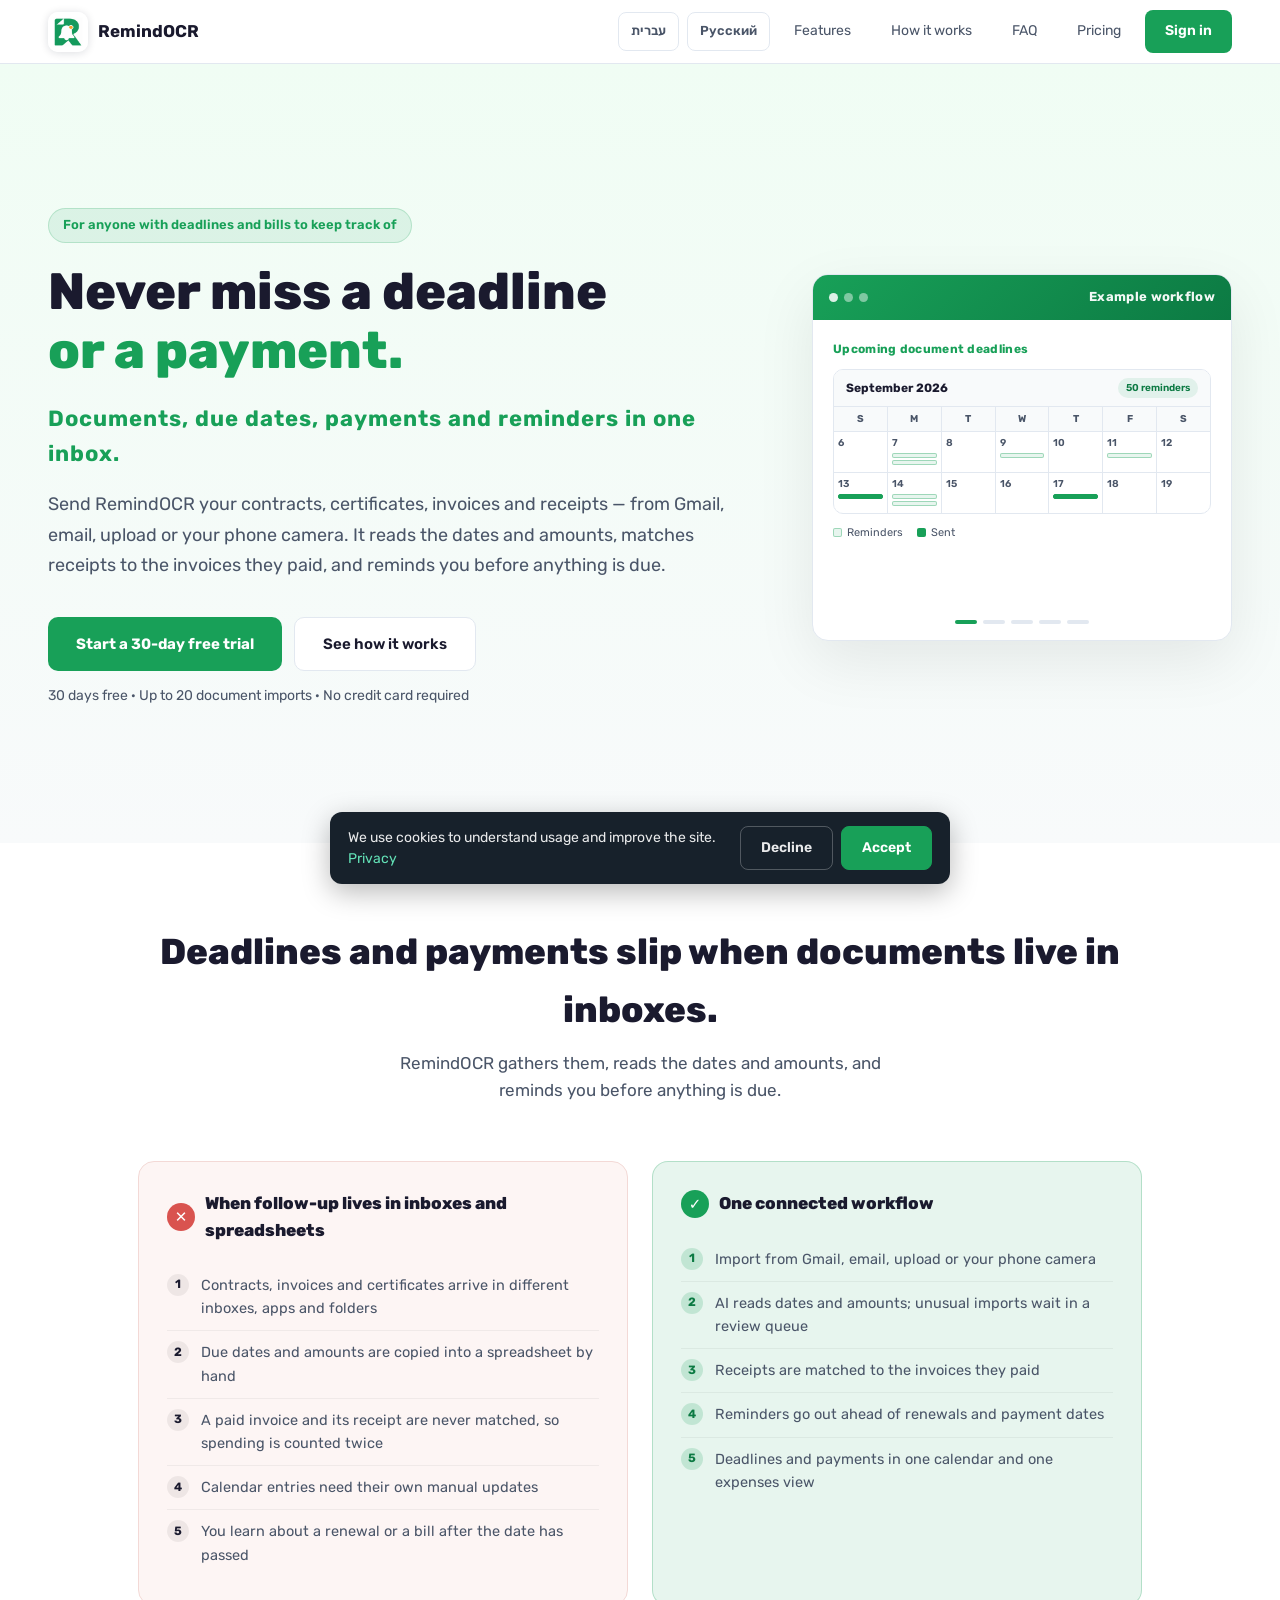
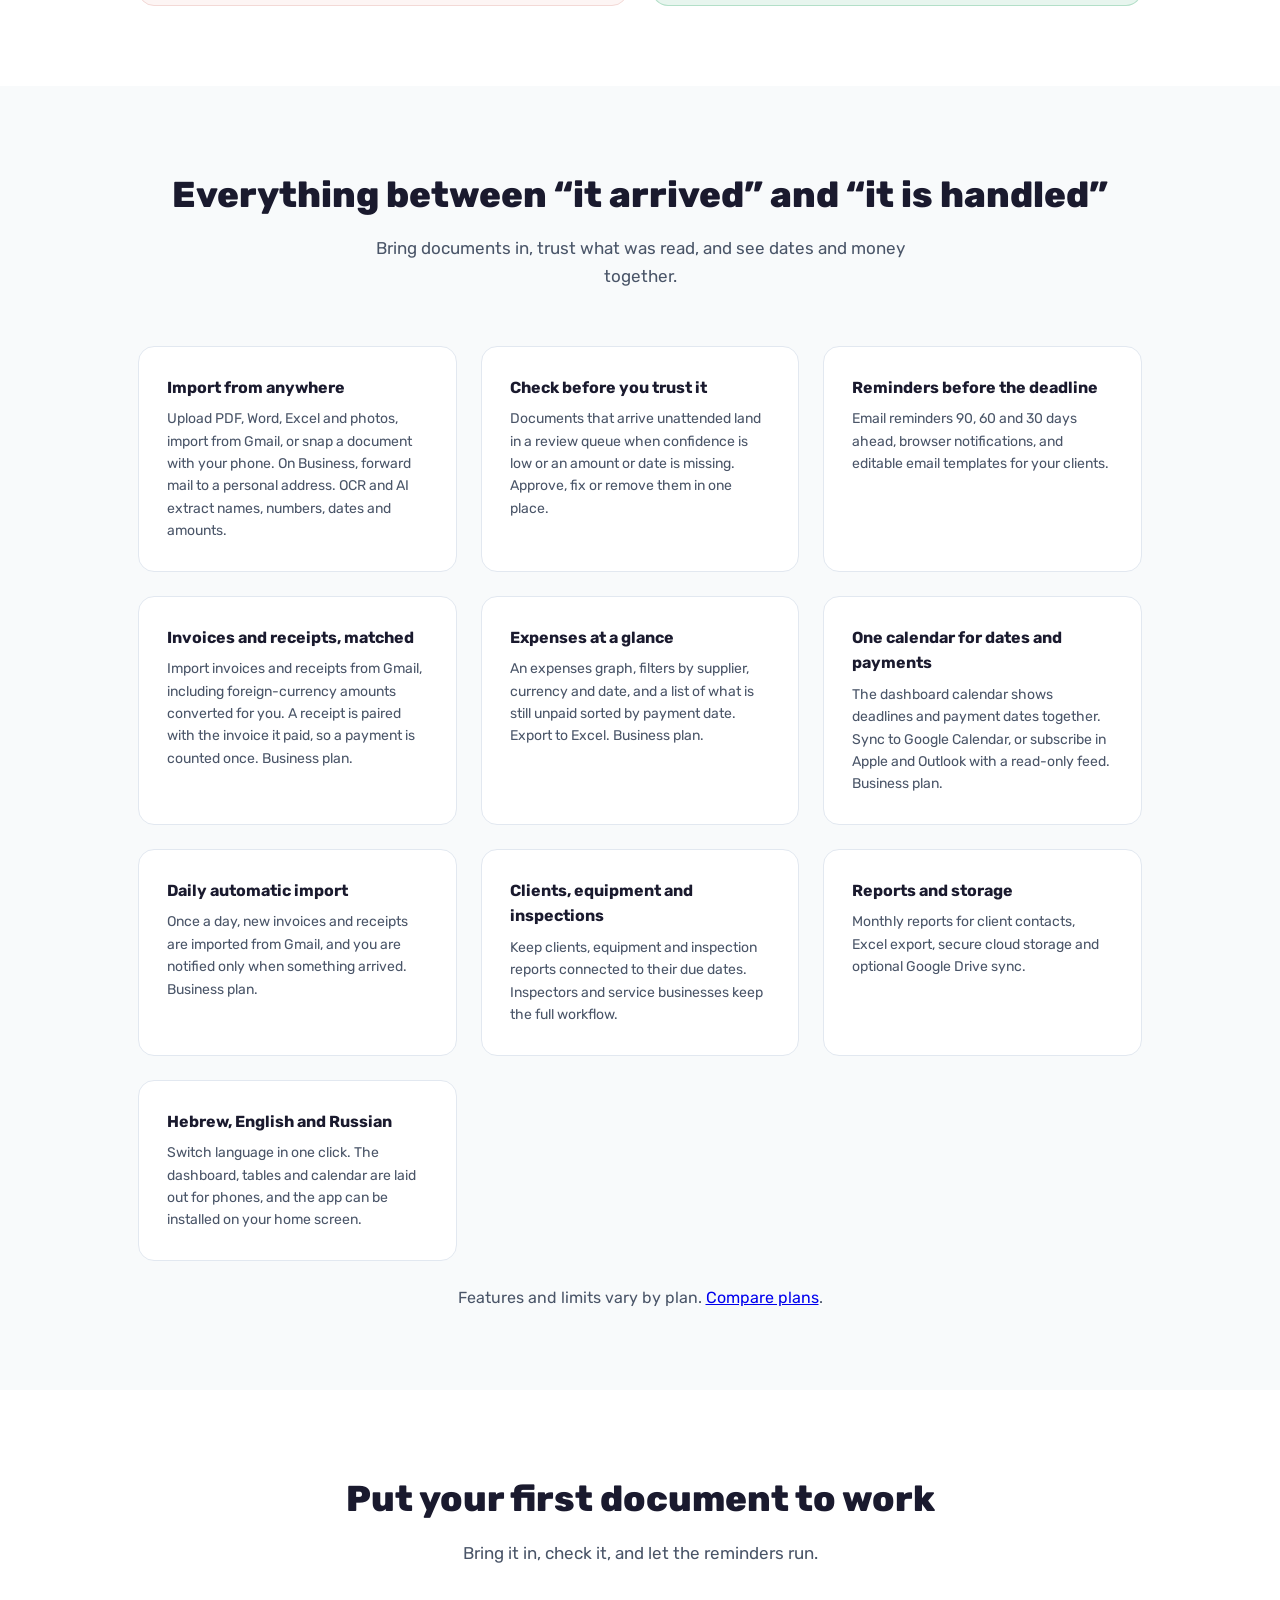
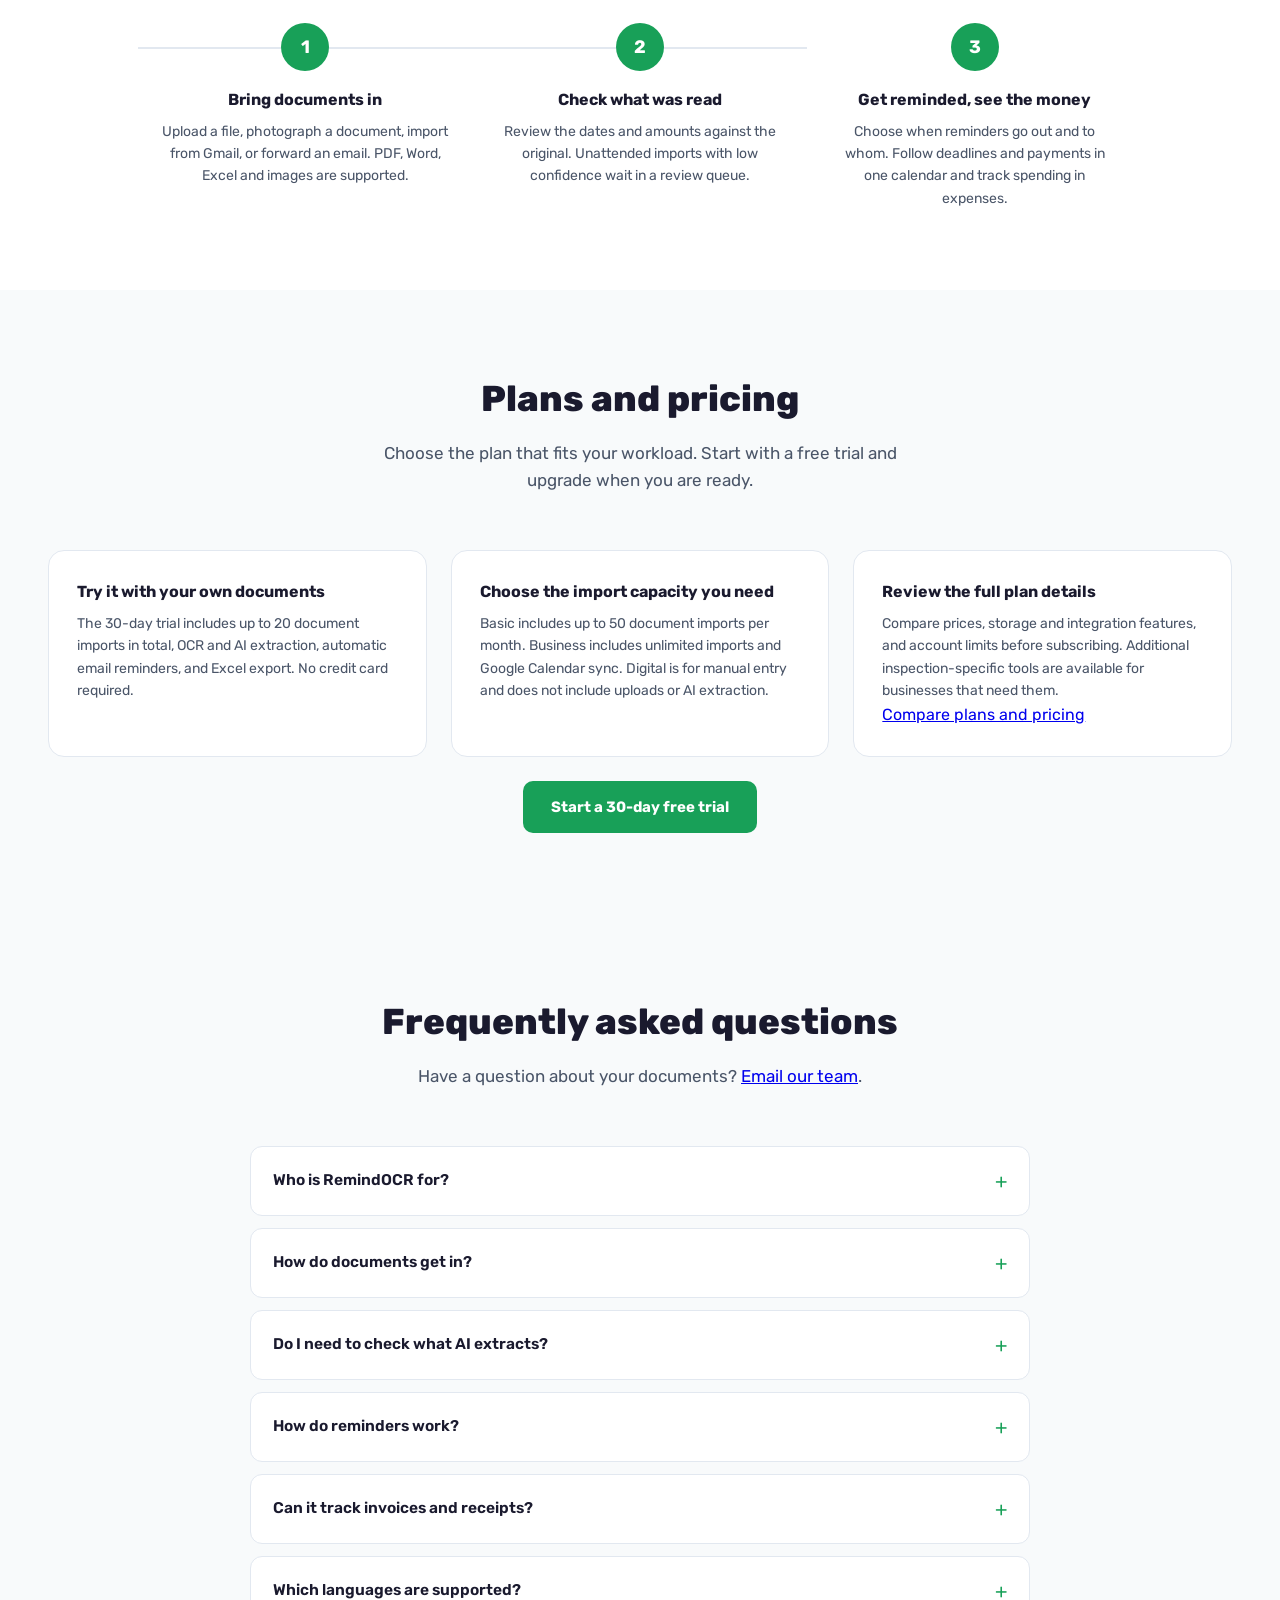
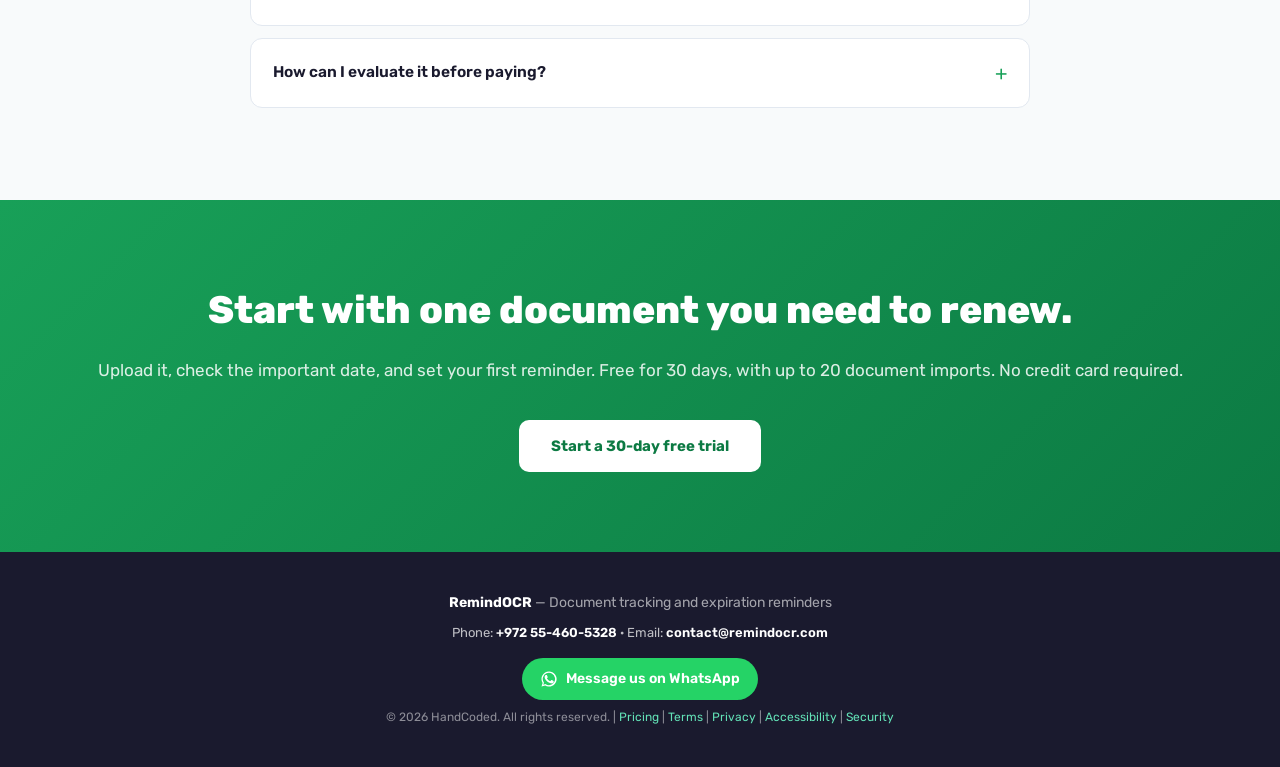
==== commit b6fbda1b: "Refresh landing pages for deadlines and payments positioning Co-Authored-By: Claude Sonnet 5.5 <nore" ====
--- a/en/index.html
+++ b/en/index.html
@@ -37,8 +37,8 @@
 
   <meta charset="UTF-8" />
   <meta name="viewport" content="width=device-width, initial-scale=1.0" />
-  <title>Document Expiration Tracking & Email Reminders | RemindOCR</title>
-  <meta name="description" content="Track contract renewals, certificate expirations, and business document deadlines in one place. Extract key details and schedule email reminders. Try RemindOCR free for 30 days." />
+  <title>Never Miss a Deadline or a Payment | RemindOCR</title>
+  <meta name="description" content="Contracts, certificates, invoices and receipts in one inbox. RemindOCR reads the dates and amounts, matches receipts to invoices, and reminds you before anything is due. Free for 30 days." />
   <link rel="canonical" href="https://remindocr.com/en" />
   <link rel="alternate" hreflang="he" href="https://remindocr.com/" />
   <link rel="alternate" hreflang="en" href="https://remindocr.com/en" />
@@ -58,11 +58,11 @@
   <meta property="og:site_name" content="RemindOCR" />
   <meta property="og:locale" content="en_US" />
   <meta property="og:url" content="https://remindocr.com/en" />
-  <meta property="og:title" content="Document Expiration Tracking & Email Reminders | RemindOCR" />
-  <meta property="og:description" content="Know what expires next. Organize business documents, review key dates, and schedule email reminders before renewals and deadlines." />
+  <meta property="og:title" content="Never Miss a Deadline or a Payment | RemindOCR" />
+  <meta property="og:description" content="Never miss a deadline or a payment. Import documents from Gmail, email or your phone, check what was read, and get reminded before anything is due." />
   <meta property="og:image" content="https://remindocr.com/og-image.png" />
   <meta name="twitter:card" content="summary_large_image" />
-  <meta name="twitter:description" content="Know what expires next. Organize business documents, review key dates, and schedule email reminders before renewals and deadlines." />
+  <meta name="twitter:description" content="Never miss a deadline or a payment. Import documents from Gmail, email or your phone, check what was read, and get reminded before anything is due." />
   <meta name="twitter:image" content="https://remindocr.com/og-image.png" />
   <link rel="preconnect" href="https://fonts.googleapis.com" />
   <link href="https://fonts.googleapis.com/css2?family=Rubik:wght@400;500;600;700;800&display=swap" rel="stylesheet" />
@@ -1125,12 +1125,12 @@
 <div style="background: linear-gradient(180deg, #f0fdf4 0%, var(--bg) 100%); padding: 60px 0;">
   <div class="hero">
     <div class="hero-content">
-      <p class="hero-badge">For businesses with documents to renew</p>
-      <h1>Know what expires next.<br /><span>Have time to act.</span></h1>
-      <p class="hero-tagline">Your documents, deadlines, and reminders in one place.</p>
+      <p class="hero-badge">For anyone with deadlines and bills to keep track of</p>
+      <h1>Never miss a deadline<br /><span>or a payment.</span></h1>
+      <p class="hero-tagline">Documents, due dates, payments and reminders in one inbox.</p>
       <p class="hero-desc">
-        Keep track of contracts, certificates, permits, and other business documents. RemindOCR helps extract key details and dates, organize the records, and send email reminders before it is time to renew or follow up.
-      </p>
+Send RemindOCR your contracts, certificates, invoices and receipts — from Gmail, email, upload or your phone camera. It reads the dates and amounts, matches receipts to the invoices they paid, and reminds you before anything is due.
+</p>
       <div class="hero-actions">
         <a class="btn-primary" href="https://app.remindocr.com/en/login?tab=register">Start a 30-day free trial</a>
         <a class="btn-secondary" href="#how">See how it works</a>
@@ -1257,31 +1257,31 @@
 
         <!-- Step 5 — the documents archive, organized and searchable -->
         <div class="demo__step demo__step--5">
-          <div class="demo__label">Document archive</div>
-          <div class="demo__row">
-            <span class="demo__file">📄</span>
-            <div class="demo__meta">
-              <span class="demo__name">Service agreement 18229.pdf</span>
-              <span class="demo__sub">Acme Services · Mar 14, 2027</span>
-            </div>
-            <span class="demo__tag demo__tag--ok">Valid</span>
-          </div>
-          <div class="demo__row">
-            <span class="demo__file">📄</span>
-            <div class="demo__meta">
-              <span class="demo__name">Insurance certificate 20114.pdf</span>
-              <span class="demo__sub">KR Construction · Nov 2, 2026</span>
-            </div>
-            <span class="demo__tag demo__tag--wait">Expiring soon</span>
-          </div>
-          <div class="demo__row">
-            <span class="demo__file">🧾</span>
-            <div class="demo__meta">
-              <span class="demo__name">Invoice 40710.pdf</span>
-              <span class="demo__sub">Acme Services · Sep 4, 2026</span>
-            </div>
-            <span class="demo__tag demo__tag--ok">Paid</span>
-          </div>
+<div class="demo__label">Invoices and receipts</div>
+<div class="demo__row">
+<span class="demo__file">📄</span>
+<div class="demo__meta">
+<span class="demo__name">Invoice 40710.pdf</span>
+<span class="demo__sub">Acme Services · $120 · due Oct 12, 2026</span>
+</div>
+<span class="demo__tag demo__tag--wait">To pay</span>
+</div>
+<div class="demo__row">
+<span class="demo__file">🧾</span>
+<div class="demo__meta">
+<span class="demo__name">Receipt 7731.pdf</span>
+<span class="demo__sub">Matched to invoice 40710 · $120</span>
+</div>
+<span class="demo__tag demo__tag--ok">Paid</span>
+</div>
+<div class="demo__row">
+<span class="demo__file">📄</span>
+<div class="demo__meta">
+<span class="demo__name">Insurance 20114.pdf</span>
+<span class="demo__sub">KR Construction · due Nov 2, 2026</span>
+</div>
+<span class="demo__tag demo__tag--wait">Due soon</span>
+</div>
         </div>
       </div>
 
@@ -1290,7 +1290,7 @@
         <button class="demo__pip demo__pip--2" type="button" data-goto="2" aria-label="Data extraction"></button>
         <button class="demo__pip demo__pip--3" type="button" data-goto="3" aria-label="Automatic reminder"></button>
         <button class="demo__pip demo__pip--4" type="button" data-goto="4" aria-label="Document import"></button>
-        <button class="demo__pip demo__pip--5" type="button" data-goto="5" aria-label="Document archive"></button>
+        <button class="demo__pip demo__pip--5" type="button" data-goto="5" aria-label="Invoices and receipts"></button>
       </div>
     </div>
 
@@ -1355,35 +1355,35 @@
 <div class="compare-bg">
   <section id="compare">
     <div class="section-header">
-      <h2>Filing a document is only half the job.</h2>
-      <p>Keep its deadline and follow-up connected, so the next step does not depend on searching your inbox.</p>
+      <h2>Deadlines and payments slip when documents live in inboxes.</h2>
+      <p>RemindOCR gathers them, reads the dates and amounts, and reminds you before anything is due.</p>
     </div>
     <div class="compare">
       <div class="compare-col compare-col--bad">
         <div class="compare-col__head">
           <span class="compare-col__icon">✕</span>
-          <span>When follow-up lives in spreadsheets</span>
+          <span>When follow-up lives in inboxes and spreadsheets</span>
         </div>
         <ol class="compare-list">
-          <li>Contracts and certificates arrive in different inboxes and folders</li>
-          <li>Expiration dates and contact details have to be copied into a spreadsheet</li>
-          <li>Calendar entries need their own manual updates</li>
-          <li>Finding the original document takes another search through folders</li>
-          <li>Follow-up depends on someone checking the spreadsheet</li>
-        </ol>
+<li>Contracts, invoices and certificates arrive in different inboxes, apps and folders</li>
+<li>Due dates and amounts are copied into a spreadsheet by hand</li>
+<li>A paid invoice and its receipt are never matched, so spending is counted twice</li>
+<li>Calendar entries need their own manual updates</li>
+<li>You learn about a renewal or a bill after the date has passed</li>
+</ol>
       </div>
       <div class="compare-col compare-col--good">
         <div class="compare-col__head">
           <span class="compare-col__icon">✓</span>
-          <span>A connected follow-up workflow</span>
+          <span>One connected workflow</span>
         </div>
         <ol class="compare-list">
-          <li>Import the document — drag and drop, upload, or straight from Gmail</li>
-          <li>Review the document details and dates extracted by AI</li>
-          <li>Set email reminders ahead of renewal dates and deadlines</li>
-          <li>Find the source document alongside its dates and contact details</li>
-          <li>See upcoming dates and sent reminders in one place</li>
-        </ol>
+<li>Import from Gmail, email, upload or your phone camera</li>
+<li>AI reads dates and amounts; unusual imports wait in a review queue</li>
+<li>Receipts are matched to the invoices they paid</li>
+<li>Reminders go out ahead of renewals and payment dates</li>
+<li>Deadlines and payments in one calendar and one expenses view</li>
+</ol>
       </div>
     </div>
   </section>
@@ -1392,19 +1392,20 @@
 <!-- FEATURES -->
 <section id="features">
   <div class="section-header">
-    <h2>Turn stored documents into timely action</h2>
-    <p>See what is coming due, find the original, and keep the right people informed.</p>
+    <h2>Everything between “it arrived” and “it is handled”</h2>
+    <p>Bring documents in, trust what was read, and see dates and money together.</p>
   </div>
   <div class="features-grid">
-    <div class="feature-card"><h3>Capture the details once</h3><p>OCR and AI help extract names, document numbers, and important dates from uploaded files. Review the results against the original and correct anything that needs attention.</p></div>
-    <div class="feature-card"><h3>Send reminders before the deadline</h3><p>Schedule email reminders ahead of tracked dates. Choose recipients and customize the message so they know which document needs attention and when.</p></div>
-    <div class="feature-card"><h3>Keep the document with the deadline</h3><p>Keep contracts, certificates, and related records connected to client details and due dates. Open the source document when you need to check a term or prepare a renewal.</p></div>
-    <div class="feature-card"><h3>Find the record behind the reminder</h3><p>Search and filter records by client, document type, date, or status. Find the document behind a reminder without searching through email threads.</p></div>
-    <div class="feature-card"><h3>Work with your Google tools</h3><p>Import PDF attachments from Gmail and enable Google Drive sync. On Business, sync upcoming tracked dates to Google Calendar. Connect only the tools you need.</p></div>
-    <div class="feature-card"><h3>Forward documents by email</h3><p>Get a personal address and forward invoices and reports from any mailbox. They are imported and their dates extracted. Available on Business.</p></div>
-    <div class="feature-card"><h3>Capture and share from your phone</h3><p>Photograph a paper document or share a file straight into the installed app, without moving it through a computer first.</p></div>
-    <div class="feature-card"><h3>Calendar feed for Apple and Outlook</h3><p>A read-only calendar subscription (ICS) shows your reminders in any calendar app. Available on Business.</p></div>
-    <div class="feature-card"><h3>Share a clear status update</h3><p>Export records to Excel or schedule monthly reports for client contacts. Keep document details and upcoming dates available for regular follow-up.</p></div>
+<div class="feature-card"><h3>Import from anywhere</h3><p>Upload PDF, Word, Excel and photos, import from Gmail, or snap a document with your phone. On Business, forward mail to a personal address. OCR and AI extract names, numbers, dates and amounts.</p></div>
+<div class="feature-card"><h3>Check before you trust it</h3><p>Documents that arrive unattended land in a review queue when confidence is low or an amount or date is missing. Approve, fix or remove them in one place.</p></div>
+<div class="feature-card"><h3>Reminders before the deadline</h3><p>Email reminders 90, 60 and 30 days ahead, browser notifications, and editable email templates for your clients.</p></div>
+<div class="feature-card"><h3>Invoices and receipts, matched</h3><p>Import invoices and receipts from Gmail, including foreign-currency amounts converted for you. A receipt is paired with the invoice it paid, so a payment is counted once. Business plan.</p></div>
+<div class="feature-card"><h3>Expenses at a glance</h3><p>An expenses graph, filters by supplier, currency and date, and a list of what is still unpaid sorted by payment date. Export to Excel. Business plan.</p></div>
+<div class="feature-card"><h3>One calendar for dates and payments</h3><p>The dashboard calendar shows deadlines and payment dates together. Sync to Google Calendar, or subscribe in Apple and Outlook with a read-only feed. Business plan.</p></div>
+<div class="feature-card"><h3>Daily automatic import</h3><p>Once a day, new invoices and receipts are imported from Gmail, and you are notified only when something arrived. Business plan.</p></div>
+<div class="feature-card"><h3>Clients, equipment and inspections</h3><p>Keep clients, equipment and inspection reports connected to their due dates. Inspectors and service businesses keep the full workflow.</p></div>
+<div class="feature-card"><h3>Reports and storage</h3><p>Monthly reports for client contacts, Excel export, secure cloud storage and optional Google Drive sync.</p></div>
+<div class="feature-card"><h3>Hebrew, English and Russian</h3><p>Switch language in one click. The dashboard, tables and calendar are laid out for phones, and the app can be installed on your home screen.</p></div>
   </div>
   <p style="margin-top: 24px; text-align: center; color: var(--text-2);">Features and limits vary by plan. <a href="/en/pricing">Compare plans</a>.</p>
 </section>
@@ -1414,23 +1415,23 @@
   <section id="how" style="background: var(--white);">
     <div class="section-header">
       <h2>Put your first document to work</h2>
-      <p>Upload, review, and set up your follow-up.</p>
+      <p>Bring it in, check it, and let the reminders run.</p>
     </div>
     <div class="steps">
       <div class="step">
         <div class="step__num">1</div>
-        <h3>Import a document</h3>
-        <p>Upload a contract, certificate, permit, or other business document. You can also import PDF attachments from Gmail.</p>
+        <h3>Bring documents in</h3>
+        <p>Upload a file, photograph a document, import from Gmail, or forward an email. PDF, Word, Excel and images are supported.</p>
       </div>
       <div class="step">
         <div class="step__num">2</div>
-        <h3>Review the details</h3>
-        <p>Check the extracted details against the original. Confirm the date you need to act, including any notice period before a renewal or expiration.</p>
+        <h3>Check what was read</h3>
+        <p>Review the dates and amounts against the original. Unattended imports with low confidence wait in a review queue.</p>
       </div>
       <div class="step">
         <div class="step__num">3</div>
-        <h3>Set up the follow-up</h3>
-        <p>Choose when to send reminders and who should receive them. Track upcoming dates and find the original document when it is time to act.</p>
+        <h3>Get reminded, see the money</h3>
+        <p>Choose when reminders go out and to whom. Follow deadlines and payments in one calendar and track spending in expenses.</p>
       </div>
     </div>
   </section>
@@ -1457,12 +1458,13 @@
     <p>Have a question about your documents? <a href="mailto:contact@remindocr.com">Email our team</a>.</p>
   </div>
   <div class="faq">
-    <details class="faq-item"><summary>Who is RemindOCR for?</summary><p>Business owners, office managers, and service teams that keep track of document deadlines. Use it for contract renewals, certificates, permits, inspection reports, and other records that need follow-up.</p></details>
-    <details class="faq-item"><summary>What can I upload?</summary><p>Upload PDF, Word, Excel, and image files, including contracts, certificates, permits, inspection reports, and invoices. Extraction results depend on the document’s layout and quality. Use the trial to check your own documents.</p></details>
-    <details class="faq-item"><summary>Should I review the dates AI extracts?</summary><p>Yes. Check extracted dates and client details against the original before relying on them for follow-up. For a contract, confirm whether you need to act before the expiration date, such as a cancellation or notice deadline.</p></details>
-    <details class="faq-item"><summary>How do reminders work?</summary><p>RemindOCR schedules email reminders ahead of tracked dates, with intervals such as 90, 60, and 30 days. Review your reminder settings and recipients, and customize the email template for your clients.</p></details>
-    <details class="faq-item"><summary>Do I need to connect Google?</summary><p>You can start by uploading documents directly. Gmail import, Google Calendar sync, and Google Drive sync are optional connections. Availability depends on your plan.</p></details>
-    <details class="faq-item"><summary>How can I evaluate it before paying?</summary><p>Start a 30-day free trial with no credit card required. Try your own documents, review the extracted fields, and set up reminders. <a href="/en/pricing">See plans and limits</a> before choosing a subscription.</p></details>
+<details class="faq-item"><summary>Who is RemindOCR for?</summary><p>Anyone who has to keep up with renewals, bills and paperwork: business owners, office managers, freelancers and service teams. Inspectors and equipment businesses get dedicated inspection and equipment tools.</p></details>
+<details class="faq-item"><summary>How do documents get in?</summary><p>Upload PDF, Word, Excel or image files, photograph a paper document on your phone, import attachments and receipts from Gmail, or forward an email to your personal address (Business plan).</p></details>
+<details class="faq-item"><summary>Do I need to check what AI extracts?</summary><p>Yes. Check dates, amounts and names against the original before relying on them. Imports that arrive automatically and look uncertain wait in a review queue until you approve or remove them.</p></details>
+<details class="faq-item"><summary>How do reminders work?</summary><p>RemindOCR sends email reminders ahead of tracked dates, for example 90, 60 and 30 days before. You choose recipients and customize the template. Browser notifications are optional.</p></details>
+<details class="faq-item"><summary>Can it track invoices and receipts?</summary><p>Yes, on the Business plan. Invoices and receipts are imported from Gmail, receipts are matched to the invoices they paid, and expenses are shown in a graph and a filterable table.</p></details>
+<details class="faq-item"><summary>Which languages are supported?</summary><p>The app works in Hebrew, English and Russian, and reads Hebrew, English and Russian documents. Switch language at any time from the user menu.</p></details>
+<details class="faq-item"><summary>How can I evaluate it before paying?</summary><p>Start a 30-day free trial with no credit card. Try your own documents, review the extracted fields and set up reminders. <a href="/en/pricing">See plans and limits</a> before choosing a subscription.</p></details>
   </div>
 </section>
 
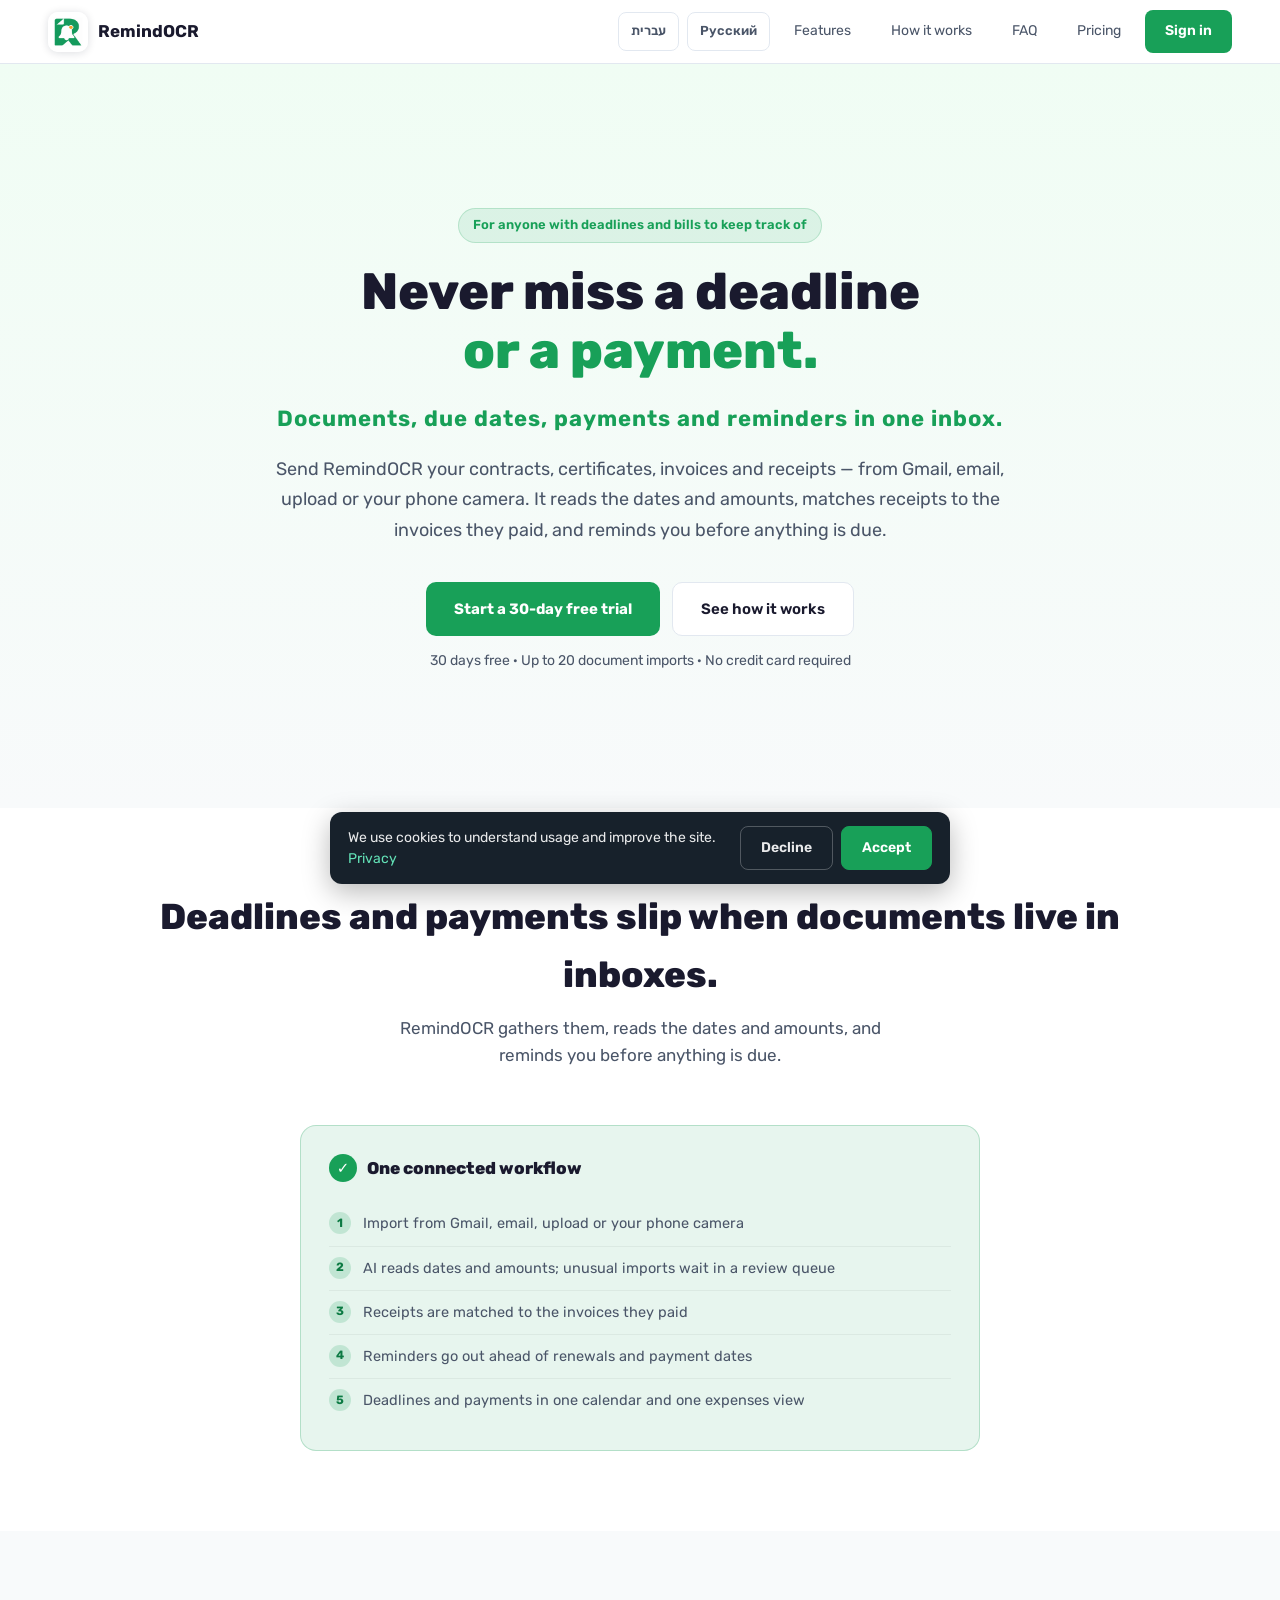
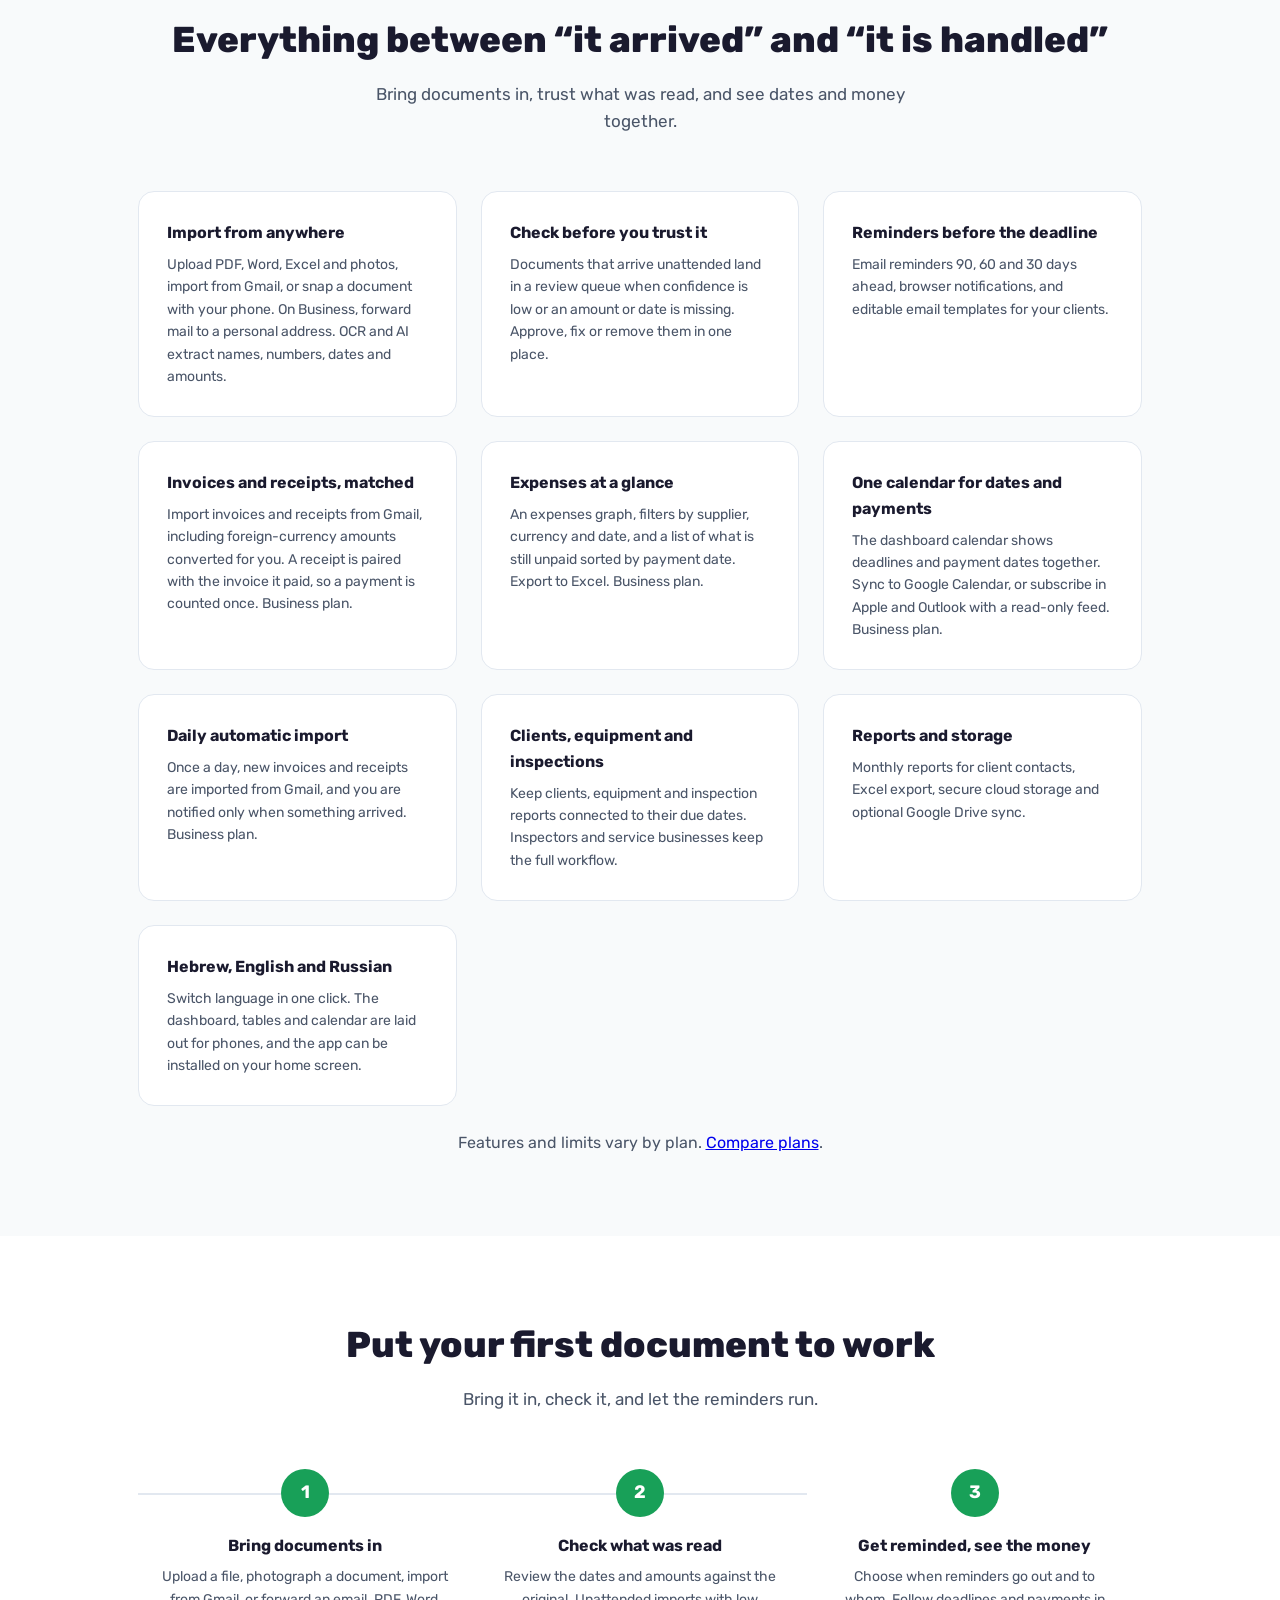
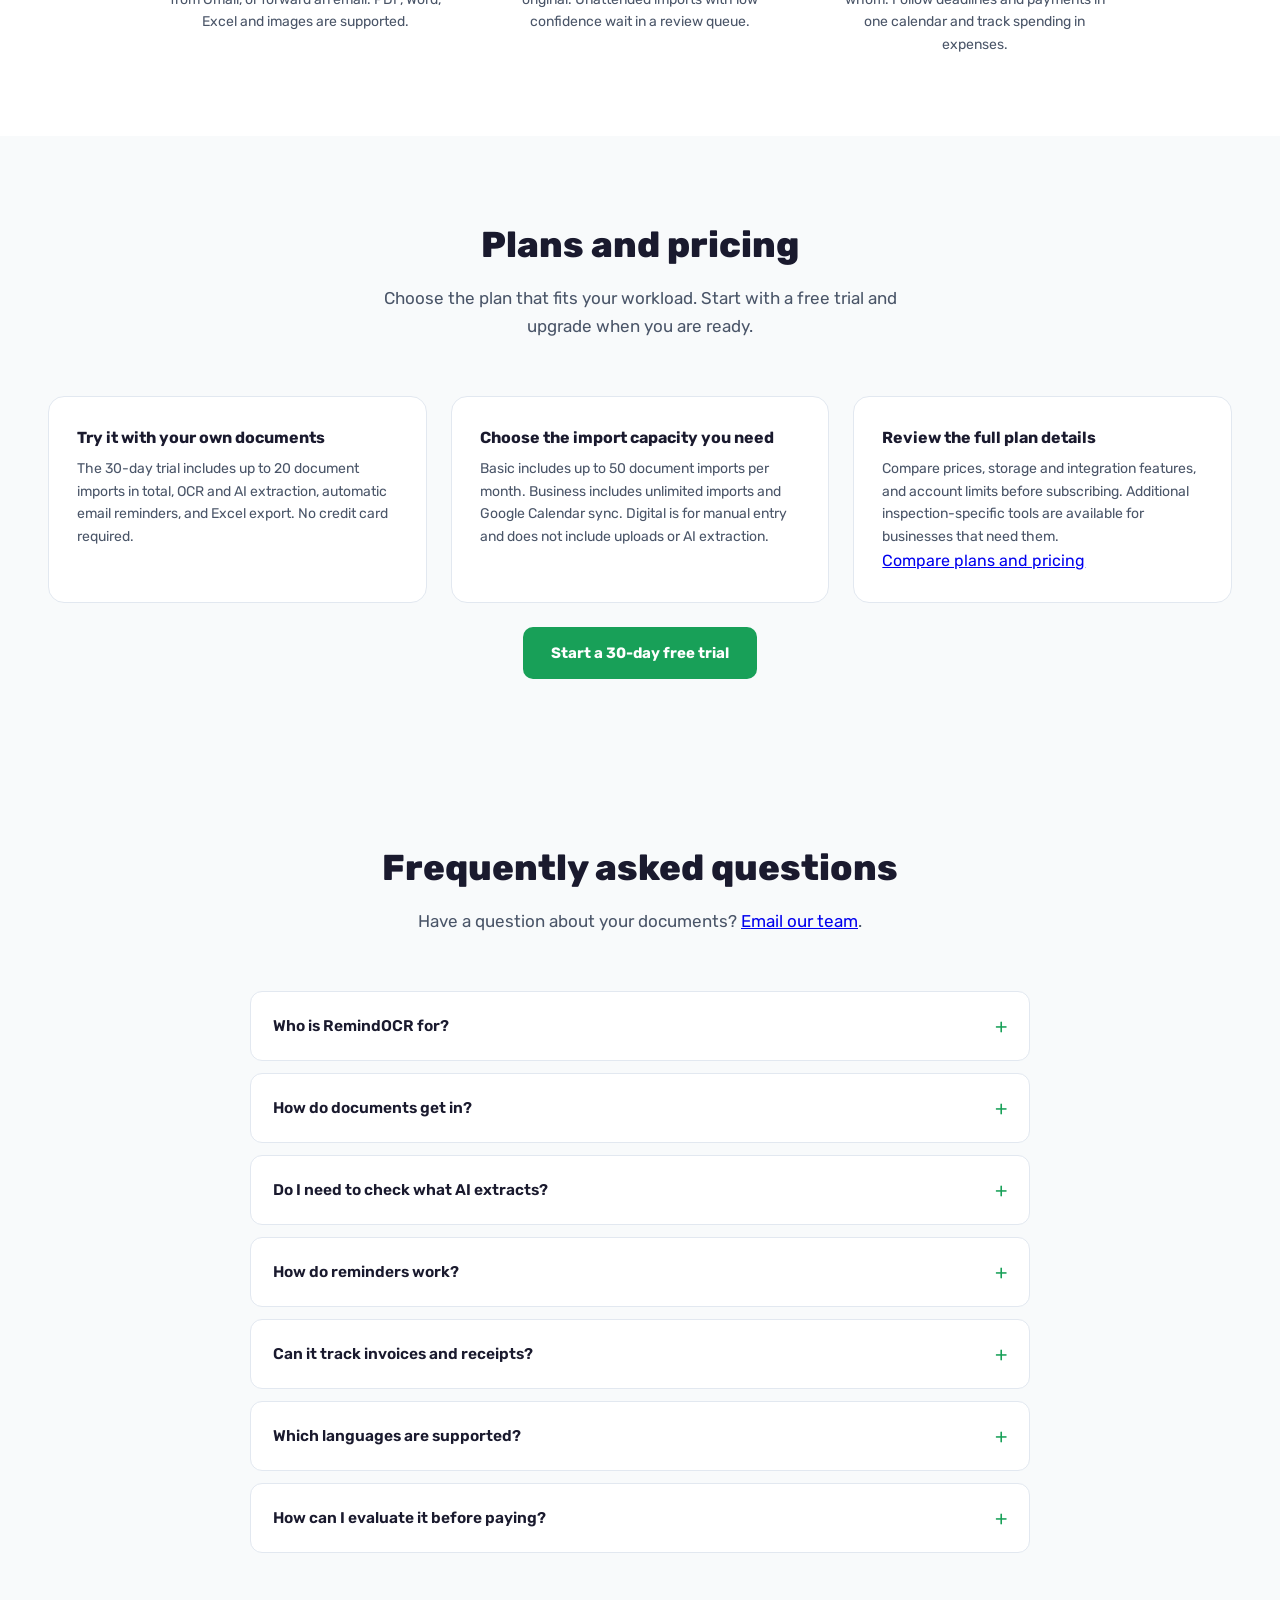
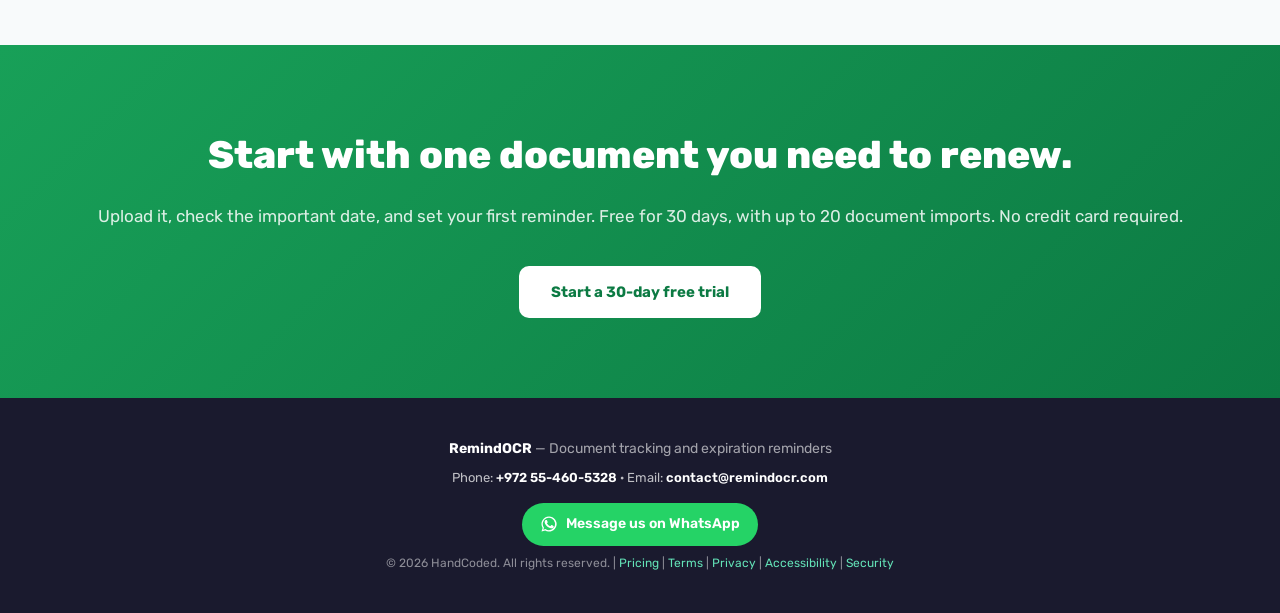
==== commit fa8e477f: "Remove hero demo and the 'bad' compare column Co-Authored-By: Claude Sonnet 5.5 <noreply@anthropic.c" ====
--- a/en/index.html
+++ b/en/index.html
@@ -189,9 +189,9 @@
       margin: 0 auto;
       padding: 84px 48px 76px;
       display: grid;
-      /* Same proportions as the app's hero: fluid copy, fixed-width card. */
-      grid-template-columns: minmax(0, 1fr) 420px;
-      gap: 64px;
+      grid-template-columns: minmax(0, 760px);
+      justify-content: center;
+      text-align: center;
       align-items: center;
     }
 
@@ -233,256 +233,8 @@
       margin: 0 0 18px;
     }
 
-    /* ── Animated product demo ──────────────────────────────
-       Three steps cross-fade on a 12s loop (4s each). Everything is CSS so it
-       stays crisp at any size; the whole widget is one labelled role="img" for
-       screen readers, and the animation stops under prefers-reduced-motion. */
-    .demo {
-      width: 100%;
-      max-width: 420px;
-      justify-self: end;
-      background: var(--white);
-      border: 1px solid var(--border);
-      border-radius: var(--radius);
-      overflow: hidden;
-      box-shadow: 0 20px 60px rgba(0,0,0,0.08);
-    }
-
-    .demo__bar {
-      display: flex;
-      align-items: center;
-      gap: 6px;
-      padding: 12px 16px;
-      background: linear-gradient(135deg, var(--brand), var(--brand-dark));
-    }
-    .demo__dot {
-      width: 9px; height: 9px;
-      border-radius: 50%;
-      background: rgba(255,255,255,0.45);
-    }
-    .demo__dot:first-child { background: rgba(255,255,255,0.85); }
-    .demo__title {
-      margin-inline-start: auto;
-      color: rgba(255,255,255,0.95);
-      font-size: 13px;
-      font-weight: 700;
-      letter-spacing: 0.3px;
-    }
-
-    .demo__body { position: relative; height: 300px; padding: 20px; }
-
-    .demo__step {
-      position: absolute;
-      inset: 20px;
-      display: flex;
-      flex-direction: column;
-      gap: 10px;
-      opacity: 0;
-      animation: demo-step 20s infinite;
-    }
-    .demo__step--1 { animation-delay: 0s; }
-    .demo__step--2 { animation-delay: 4s; }
-    .demo__step--3 { animation-delay: 8s; }
-    .demo__step--4 { animation-delay: 12s; }
-    .demo__step--5 { animation-delay: 16s; }
-
-    /* 5 steps x 4s = 20s. Each is visible for a fifth of the loop, with a
-       short fade at each end — hence 1.6%/18.4% rather than 0%/20%. */
-    @keyframes demo-step {
-      0%          { opacity: 0; transform: translateY(8px); }
-      1.6%, 18.4% { opacity: 1; transform: translateY(0); }
-      20%, 100%   { opacity: 0; transform: translateY(-8px); }
-    }
-
-    .demo__label {
-      font-size: 12px;
-      font-weight: 700;
-      color: var(--brand);
-      letter-spacing: 0.3px;
-    }
-
-    .demo__row, .demo__alert {
-      display: flex;
-      align-items: center;
-      gap: 12px;
-      padding: 12px 14px;
-      background: var(--bg);
-      border: 1px solid var(--border);
-      border-radius: 10px;
-    }
-    .demo__file, .demo__alert-icon { font-size: 20px; flex-shrink: 0; }
-    .demo__meta { display: flex; flex-direction: column; min-width: 0; flex: 1; }
-    .demo__name {
-      font-size: 13px;
-      font-weight: 600;
-      color: var(--text);
-      white-space: nowrap;
-      overflow: hidden;
-      text-overflow: ellipsis;
-    }
-    .demo__sub { font-size: 11px; color: var(--text-2); }
-
-    .demo__tag {
-      font-size: 11px;
-      font-weight: 700;
-      padding: 3px 10px;
-      border-radius: 999px;
-      flex-shrink: 0;
-    }
-    .demo__tag--wait { background: #fef3c7; color: #92400e; }
-    .demo__tag--ok { background: var(--brand-light); color: var(--brand-dark); }
-
-    .demo__field {
-      display: flex;
-      align-items: center;
-      justify-content: space-between;
-      gap: 12px;
-      padding: 9px 14px;
-      background: var(--bg);
-      border: 1px solid var(--border);
-      border-radius: 8px;
-      font-size: 13px;
-    }
-    .demo__field span { color: var(--text-2); }
-    .demo__field strong { color: var(--text); font-weight: 600; }
-    .demo__sent { color: var(--brand) !important; }
-
-    .demo__alert { background: var(--brand-light); border-color: rgba(24,160,88,0.25); }
-
-    /* Month view — mirrors the dashboard's reminder calendar, where each day
-       cell carries a chip per reminder: solid for sent, tinted for scheduled. */
-    .demo__cal {
-      border: 1px solid var(--border);
-      border-radius: 10px;
-      overflow: hidden;
-      background: var(--white);
-    }
-    .demo__cal-head {
-      display: flex;
-      align-items: center;
-      justify-content: space-between;
-      padding: 8px 12px;
-      background: var(--bg);
-      border-bottom: 1px solid var(--border);
-      font-size: 12px;
-      font-weight: 700;
-    }
-    .demo__cal-count {
-      font-weight: 600;
-      font-size: 10px;
-      color: var(--brand-dark);
-      background: var(--brand-light);
-      border-radius: 999px;
-      padding: 2px 8px;
-    }
-    .demo__cal-grid {
-      display: grid;
-      grid-template-columns: repeat(7, 1fr);
-      gap: 1px;
-      background: var(--border);
-    }
-    .demo__cal-dow {
-      background: var(--bg);
-      text-align: center;
-      font-size: 10px;
-      font-weight: 700;
-      color: var(--text-2);
-      padding: 4px 0;
-    }
-    .demo__cal-cell {
-      background: var(--white);
-      min-height: 40px;
-      padding: 3px 4px;
-      display: flex;
-      flex-direction: column;
-      gap: 2px;
-    }
-    .demo__cal-cell b {
-      font-size: 10px;
-      font-weight: 600;
-      color: var(--text-2);
-    }
-    .demo__chip {
-      display: block;
-      height: 5px;
-      border-radius: 2px;
-      background: var(--brand-light);
-      border: 1px solid rgba(24,160,88,0.35);
-    }
-    .demo__chip--sent { background: var(--brand); border-color: var(--brand); }
-
-    .demo__legend {
-      display: flex;
-      gap: 14px;
-      font-size: 11px;
-      color: var(--text-2);
-    }
-    .demo__legend span { display: inline-flex; align-items: center; gap: 5px; }
-    .demo__swatch {
-      width: 9px; height: 9px;
-      border-radius: 2px;
-      display: inline-block;
-    }
-    .demo__swatch--rem { background: var(--brand-light); border: 1px solid rgba(24,160,88,0.35); }
-    .demo__swatch--sent { background: var(--brand); }
-
-    .demo__steps-nav {
-      display: flex;
+    .hero-actions {
       justify-content: center;
-      gap: 6px;
-      padding: 0 0 16px;
-    }
-    .demo__pip {
-      width: 22px; height: 4px;
-      border-radius: 999px;
-      background: var(--border);
-      animation: demo-pip 20s infinite;
-    }
-    .demo__pip--1 { animation-delay: 0s; }
-    .demo__pip--2 { animation-delay: 4s; }
-    .demo__pip--3 { animation-delay: 8s; }
-    .demo__pip--4 { animation-delay: 12s; }
-    .demo__pip--5 { animation-delay: 16s; }
-
-    @keyframes demo-pip {
-      0%, 0.8%    { background: var(--border); }
-      1.6%, 18.4% { background: var(--brand); }
-      20%, 100%   { background: var(--border); }
-    }
-
-    /* Manual paging. Setting data-step on .demo pins one step and its pip,
-       overriding the animation, so the demo is still explorable when motion is
-       suppressed or a visitor wants to read a step at their own pace. */
-    .demo[data-step] .demo__step { animation: none; opacity: 0; transform: none; }
-    .demo[data-step] .demo__pip { animation: none; background: var(--border); }
-    .demo[data-step="1"] .demo__step--1,
-    .demo[data-step="2"] .demo__step--2,
-    .demo[data-step="3"] .demo__step--3,
-    .demo[data-step="4"] .demo__step--4,
-    .demo[data-step="5"] .demo__step--5 { opacity: 1; }
-    .demo[data-step="1"] .demo__pip--1,
-    .demo[data-step="2"] .demo__pip--2,
-    .demo[data-step="3"] .demo__pip--3,
-    .demo[data-step="4"] .demo__pip--4,
-    .demo[data-step="5"] .demo__pip--5 { background: var(--brand); }
-
-    .demo__pip { border: none; padding: 0; cursor: pointer; }
-
-    /* Honour a reduced-motion preference: no cycling, hold the first step.
-       Every delay is cleared too — leaving them set while animations are off
-       let a later pip stay highlighted over the first step's content. */
-    @media (prefers-reduced-motion: reduce) {
-      .demo__step, .demo__pip {
-        animation: none;
-        animation-delay: 0s;
-      }
-      .demo__step { opacity: 0; transform: none; }
-      .demo__pip { background: var(--border); }
-      .demo__step--1 { opacity: 1; }
-      .demo__pip--1 { background: var(--brand); }
-    }
-
-    .hero-actions {
       display: flex;
       gap: 12px;
       flex-wrap: wrap;
@@ -704,7 +456,8 @@
     .compare-bg { background: var(--white); }
     .compare {
       display: grid;
-      grid-template-columns: 1fr 1fr;
+      grid-template-columns: minmax(0, 680px);
+      justify-content: center;
       gap: 24px;
     }
     .compare-col {
@@ -712,7 +465,6 @@
       border: 1px solid var(--border);
       padding: 28px;
     }
-    .compare-col--bad { background: #fdf5f4; border-color: #f3d9d6; }
     .compare-col--good { background: var(--brand-light); border-color: rgba(24,160,88,0.25); }
     .compare-col__head {
       display: flex;
@@ -734,7 +486,6 @@
       color: #fff;
       flex-shrink: 0;
     }
-    .compare-col--bad .compare-col__icon { background: #d9534f; }
     .compare-col--good .compare-col__icon { background: var(--brand); }
     .compare-list { list-style: none; counter-reset: compare-step; }
     .compare-list li {
@@ -1026,7 +777,6 @@
       }
       .hero-badge { margin-bottom: 16px; }
       .hero h1 { margin-bottom: 16px; }
-      .demo { justify-self: center; max-width: 440px; }
       .hero-desc {
         font-size: 16px;
         margin-bottom: 28px;
@@ -1137,218 +887,7 @@
       </div>
       <p style="margin-top: 14px; color: var(--text-2); font-size: 14px;">30 days free · Up to 20 document imports · No credit card required</p>
     </div>
-
-    <!-- Animated product demo. Replaces the sign-in card that used to sit here:
-         authentication belongs on the app, so a marketing page is better spent
-         showing what the product does. Built in CSS rather than as a video or
-         GIF so it stays sharp at any size and costs no extra download. -->
-    <!-- Not role="img": the step pips below are real buttons, and an img role
-         would hide them from assistive technology. -->
-    <div class="demo" role="group"
-         aria-label="Demo: reminder calendar, automatic extraction, expiry reminders, document import, and archive">
-      <div class="demo__bar">
-        <span class="demo__dot"></span>
-        <span class="demo__dot"></span>
-        <span class="demo__dot"></span>
-        <span class="demo__title">Example workflow</span>
-      </div>
-
-      <div class="demo__body">
-        <div class="demo__step demo__step--4">
-          <div class="demo__label">Document import</div>
-          <div class="demo__row">
-            <span class="demo__file">📄</span>
-            <div class="demo__meta">
-              <span class="demo__name">Service agreement 18229.pdf</span>
-              <span class="demo__sub">From Gmail · 1.2MB</span>
-            </div>
-            <span class="demo__tag demo__tag--wait">Importing…</span>
-          </div>
-          <div class="demo__row">
-            <span class="demo__file">🧾</span>
-            <div class="demo__meta">
-              <span class="demo__name">Invoice 40710.pdf</span>
-              <span class="demo__sub">Manual upload · 0.4MB</span>
-            </div>
-            <span class="demo__tag demo__tag--ok">Done</span>
-          </div>
-        </div>
-
-        <div class="demo__step demo__step--2">
-          <div class="demo__label">Automatic extraction</div>
-          <div class="demo__field"><span>Client</span><strong>Acme Services</strong></div>
-          <div class="demo__field"><span>Document no.</span><strong>18229.484590</strong></div>
-          <div class="demo__field"><span>Expiration date</span><strong>Mar 14, 2027</strong></div>
-        </div>
-
-        <div class="demo__step demo__step--3">
-          <div class="demo__label">Automatic reminder</div>
-          <div class="demo__alert">
-            <span class="demo__alert-icon">⏰</span>
-            <div class="demo__meta">
-              <span class="demo__name">Agreement expires in 90 days</span>
-              <span class="demo__sub">Email sent to Acme Services</span>
-            </div>
-          </div>
-          <div class="demo__field"><span>90 days ahead</span><strong class="demo__sent">Sent ✓</strong></div>
-          <div class="demo__field"><span>60 days ahead</span><strong>Scheduled</strong></div>
-          <div class="demo__field"><span>30 days ahead</span><strong>Scheduled</strong></div>
-        </div>
-
-        <!-- Step 4 — the dashboard's document deadline month view -->
-        <div class="demo__step demo__step--1">
-          <div class="demo__label">Upcoming document deadlines</div>
-          <div class="demo__cal">
-            <div class="demo__cal-head">
-              <span>September 2026</span>
-              <span class="demo__cal-count">50 reminders</span>
-            </div>
-            <div class="demo__cal-grid">
-              <span class="demo__cal-dow">S</span>
-              <span class="demo__cal-dow">M</span>
-              <span class="demo__cal-dow">T</span>
-              <span class="demo__cal-dow">W</span>
-              <span class="demo__cal-dow">T</span>
-              <span class="demo__cal-dow">F</span>
-              <span class="demo__cal-dow">S</span>
-
-              <span class="demo__cal-cell"><b>6</b></span>
-              <span class="demo__cal-cell">
-                <b>7</b>
-                <i class="demo__chip"></i>
-                <i class="demo__chip"></i>
-              </span>
-              <span class="demo__cal-cell"><b>8</b></span>
-              <span class="demo__cal-cell">
-                <b>9</b>
-                <i class="demo__chip"></i>
-              </span>
-              <span class="demo__cal-cell"><b>10</b></span>
-              <span class="demo__cal-cell">
-                <b>11</b>
-                <i class="demo__chip"></i>
-              </span>
-              <span class="demo__cal-cell"><b>12</b></span>
-
-              <span class="demo__cal-cell">
-                <b>13</b>
-                <i class="demo__chip demo__chip--sent"></i>
-              </span>
-              <span class="demo__cal-cell">
-                <b>14</b>
-                <i class="demo__chip"></i>
-                <i class="demo__chip"></i>
-              </span>
-              <span class="demo__cal-cell"><b>15</b></span>
-              <span class="demo__cal-cell"><b>16</b></span>
-              <span class="demo__cal-cell">
-                <b>17</b>
-                <i class="demo__chip demo__chip--sent"></i>
-              </span>
-              <span class="demo__cal-cell"><b>18</b></span>
-              <span class="demo__cal-cell"><b>19</b></span>
-            </div>
-          </div>
-          <div class="demo__legend">
-            <span><i class="demo__swatch demo__swatch--rem"></i>Reminders</span>
-            <span><i class="demo__swatch demo__swatch--sent"></i>Sent</span>
-          </div>
-        </div>
-
-        <!-- Step 5 — the documents archive, organized and searchable -->
-        <div class="demo__step demo__step--5">
-<div class="demo__label">Invoices and receipts</div>
-<div class="demo__row">
-<span class="demo__file">📄</span>
-<div class="demo__meta">
-<span class="demo__name">Invoice 40710.pdf</span>
-<span class="demo__sub">Acme Services · $120 · due Oct 12, 2026</span>
 </div>
-<span class="demo__tag demo__tag--wait">To pay</span>
-</div>
-<div class="demo__row">
-<span class="demo__file">🧾</span>
-<div class="demo__meta">
-<span class="demo__name">Receipt 7731.pdf</span>
-<span class="demo__sub">Matched to invoice 40710 · $120</span>
-</div>
-<span class="demo__tag demo__tag--ok">Paid</span>
-</div>
-<div class="demo__row">
-<span class="demo__file">📄</span>
-<div class="demo__meta">
-<span class="demo__name">Insurance 20114.pdf</span>
-<span class="demo__sub">KR Construction · due Nov 2, 2026</span>
-</div>
-<span class="demo__tag demo__tag--wait">Due soon</span>
-</div>
-        </div>
-      </div>
-
-      <div class="demo__steps-nav">
-        <button class="demo__pip demo__pip--1" type="button" data-goto="1" aria-label="Upcoming document deadlines"></button>
-        <button class="demo__pip demo__pip--2" type="button" data-goto="2" aria-label="Data extraction"></button>
-        <button class="demo__pip demo__pip--3" type="button" data-goto="3" aria-label="Automatic reminder"></button>
-        <button class="demo__pip demo__pip--4" type="button" data-goto="4" aria-label="Document import"></button>
-        <button class="demo__pip demo__pip--5" type="button" data-goto="5" aria-label="Invoices and receipts"></button>
-      </div>
-    </div>
-
-    <script>
-      (function () {
-        var demo = document.querySelector('.demo');
-        if (!demo) return;
-
-        var STEPS = 5;
-        var INTERVAL = 4000;
-        var current = 1;
-        var timer = null;
-
-        function show(step) {
-          current = step;
-          demo.dataset.step = String(step);
-        }
-
-        function advance() {
-          show(current % STEPS + 1);
-        }
-
-        function start() {
-          stop();
-          timer = setInterval(advance, INTERVAL);
-        }
-
-        function stop() {
-          if (timer) { clearInterval(timer); timer = null; }
-        }
-
-        // Driving the rotation from JS rather than leaving it to the CSS
-        // animation, because that animation is disabled under reduced motion —
-        // which would otherwise freeze the demo on step 1 forever. A fade is
-        // motion; a slideshow that swaps content is not, so this still respects
-        // the preference while keeping every step reachable.
-        document.querySelectorAll('.demo__pip').forEach(function (pip) {
-          pip.addEventListener('click', function () {
-            show(Number(pip.dataset.goto));
-            start(); // restart the clock so the chosen step gets a full turn
-          });
-        });
-
-        // Pause while the pointer is over the demo, so a step can be read.
-        demo.addEventListener('mouseenter', stop);
-        demo.addEventListener('mouseleave', start);
-
-        // Do not animate a demo nobody is looking at.
-        document.addEventListener('visibilitychange', function () {
-          if (document.hidden) stop(); else start();
-        });
-
-        show(1);
-        start();
-      })();
-    </script>
-
-  </div>
 </div>
 
 <!-- BEFORE / AFTER -->
@@ -1359,19 +898,6 @@
       <p>RemindOCR gathers them, reads the dates and amounts, and reminds you before anything is due.</p>
     </div>
     <div class="compare">
-      <div class="compare-col compare-col--bad">
-        <div class="compare-col__head">
-          <span class="compare-col__icon">✕</span>
-          <span>When follow-up lives in inboxes and spreadsheets</span>
-        </div>
-        <ol class="compare-list">
-<li>Contracts, invoices and certificates arrive in different inboxes, apps and folders</li>
-<li>Due dates and amounts are copied into a spreadsheet by hand</li>
-<li>A paid invoice and its receipt are never matched, so spending is counted twice</li>
-<li>Calendar entries need their own manual updates</li>
-<li>You learn about a renewal or a bill after the date has passed</li>
-</ol>
-      </div>
       <div class="compare-col compare-col--good">
         <div class="compare-col__head">
           <span class="compare-col__icon">✓</span>
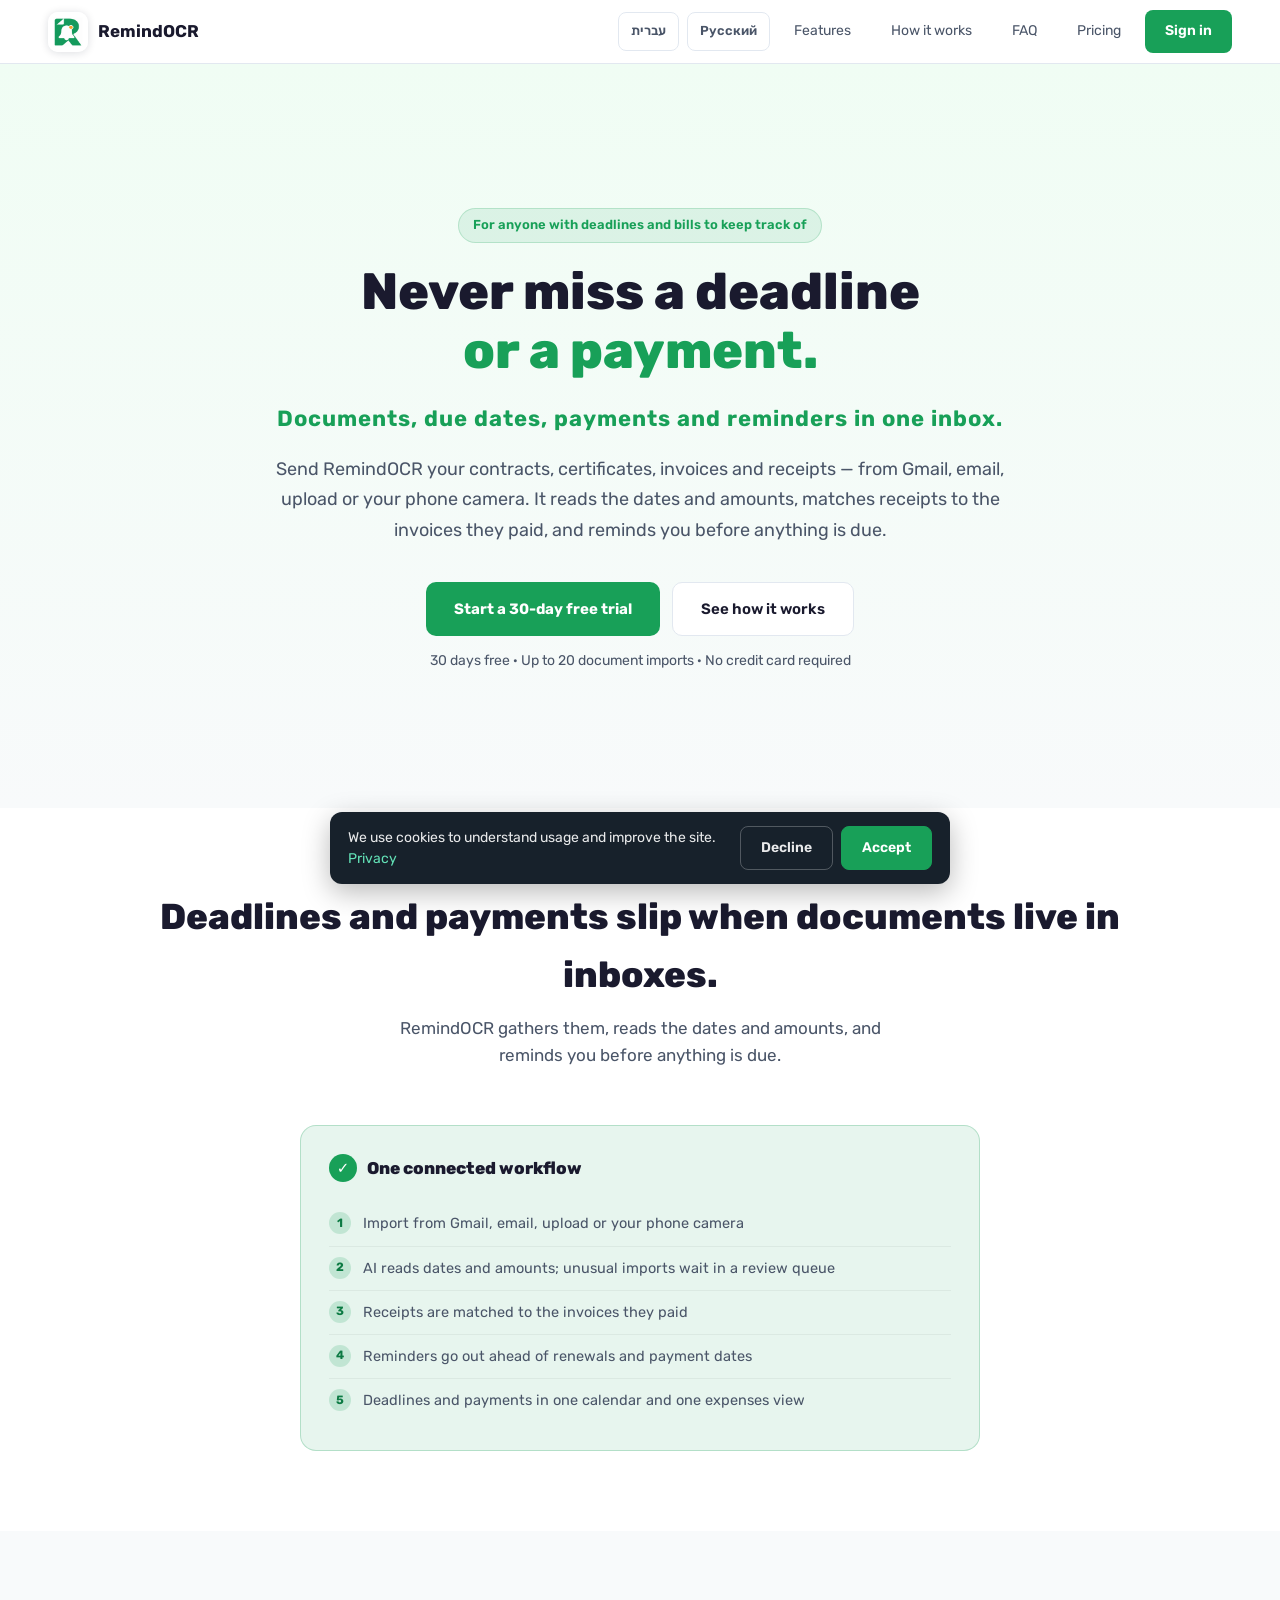
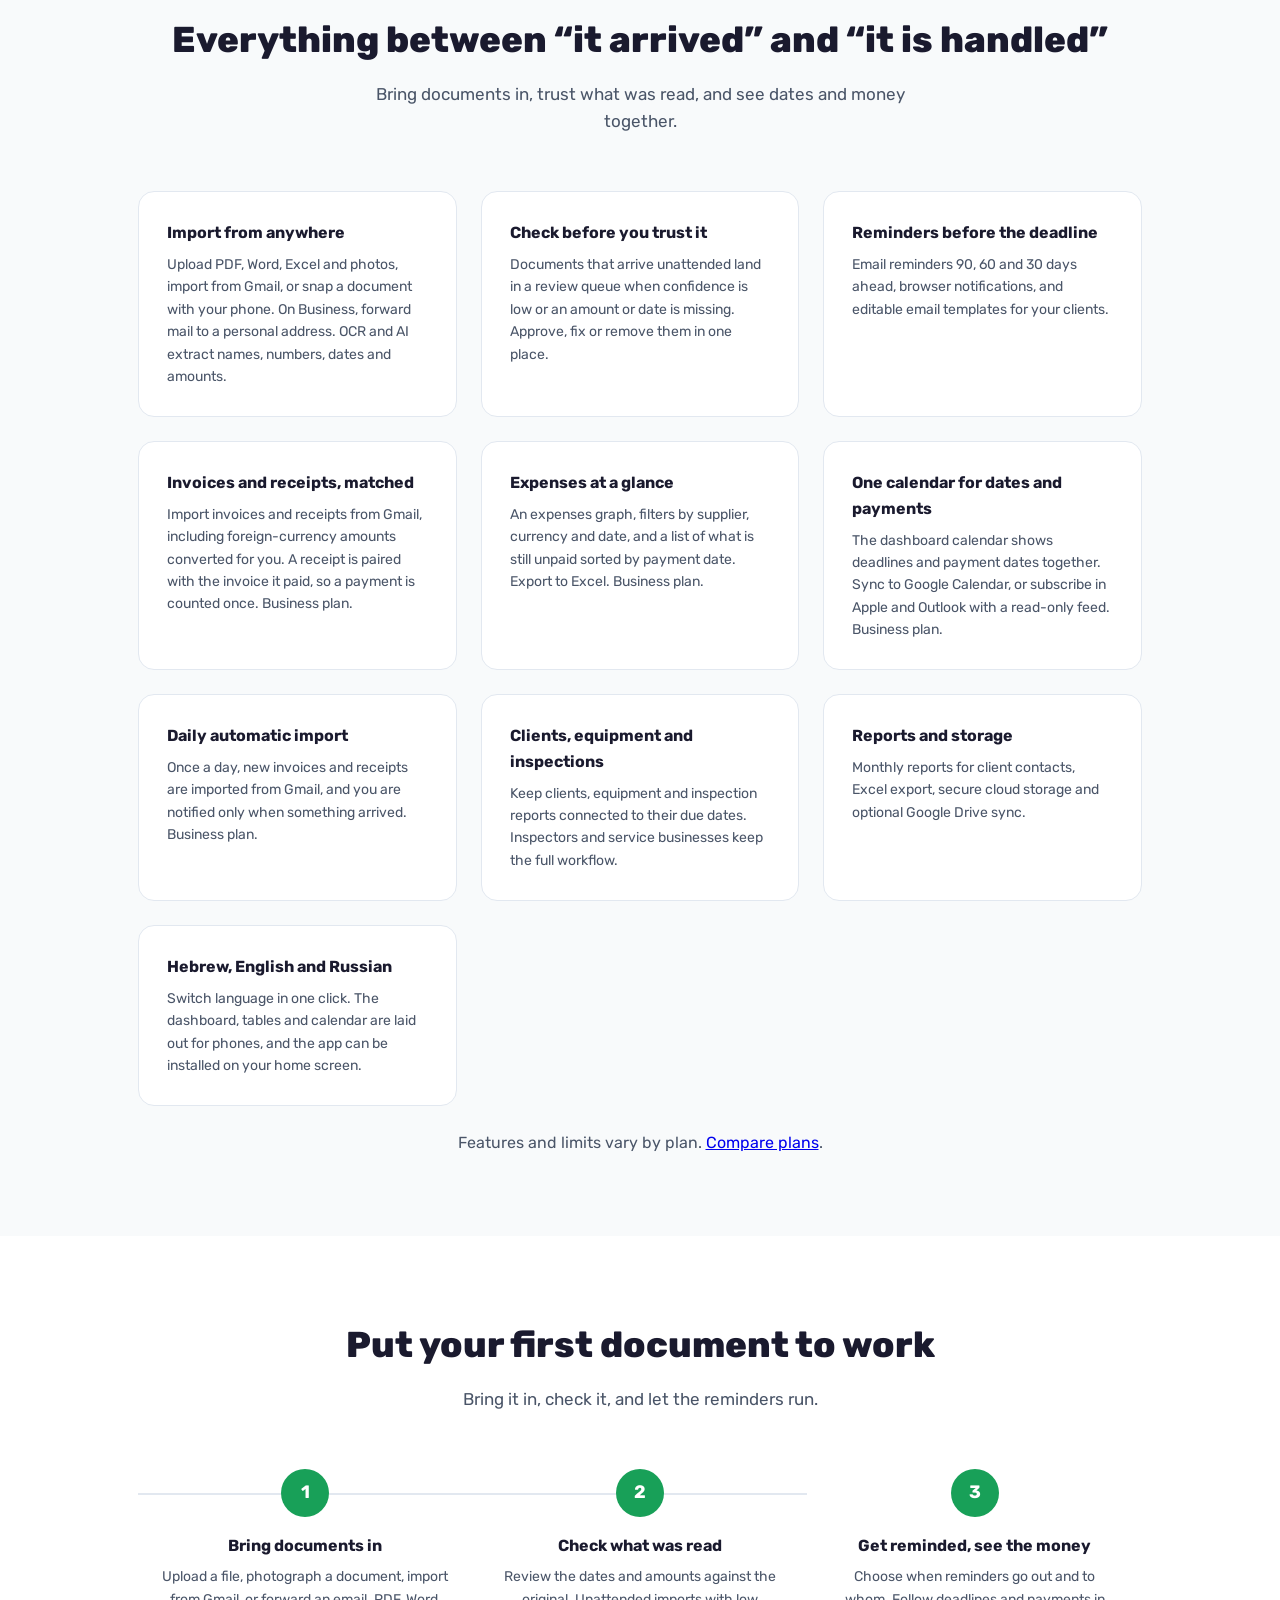
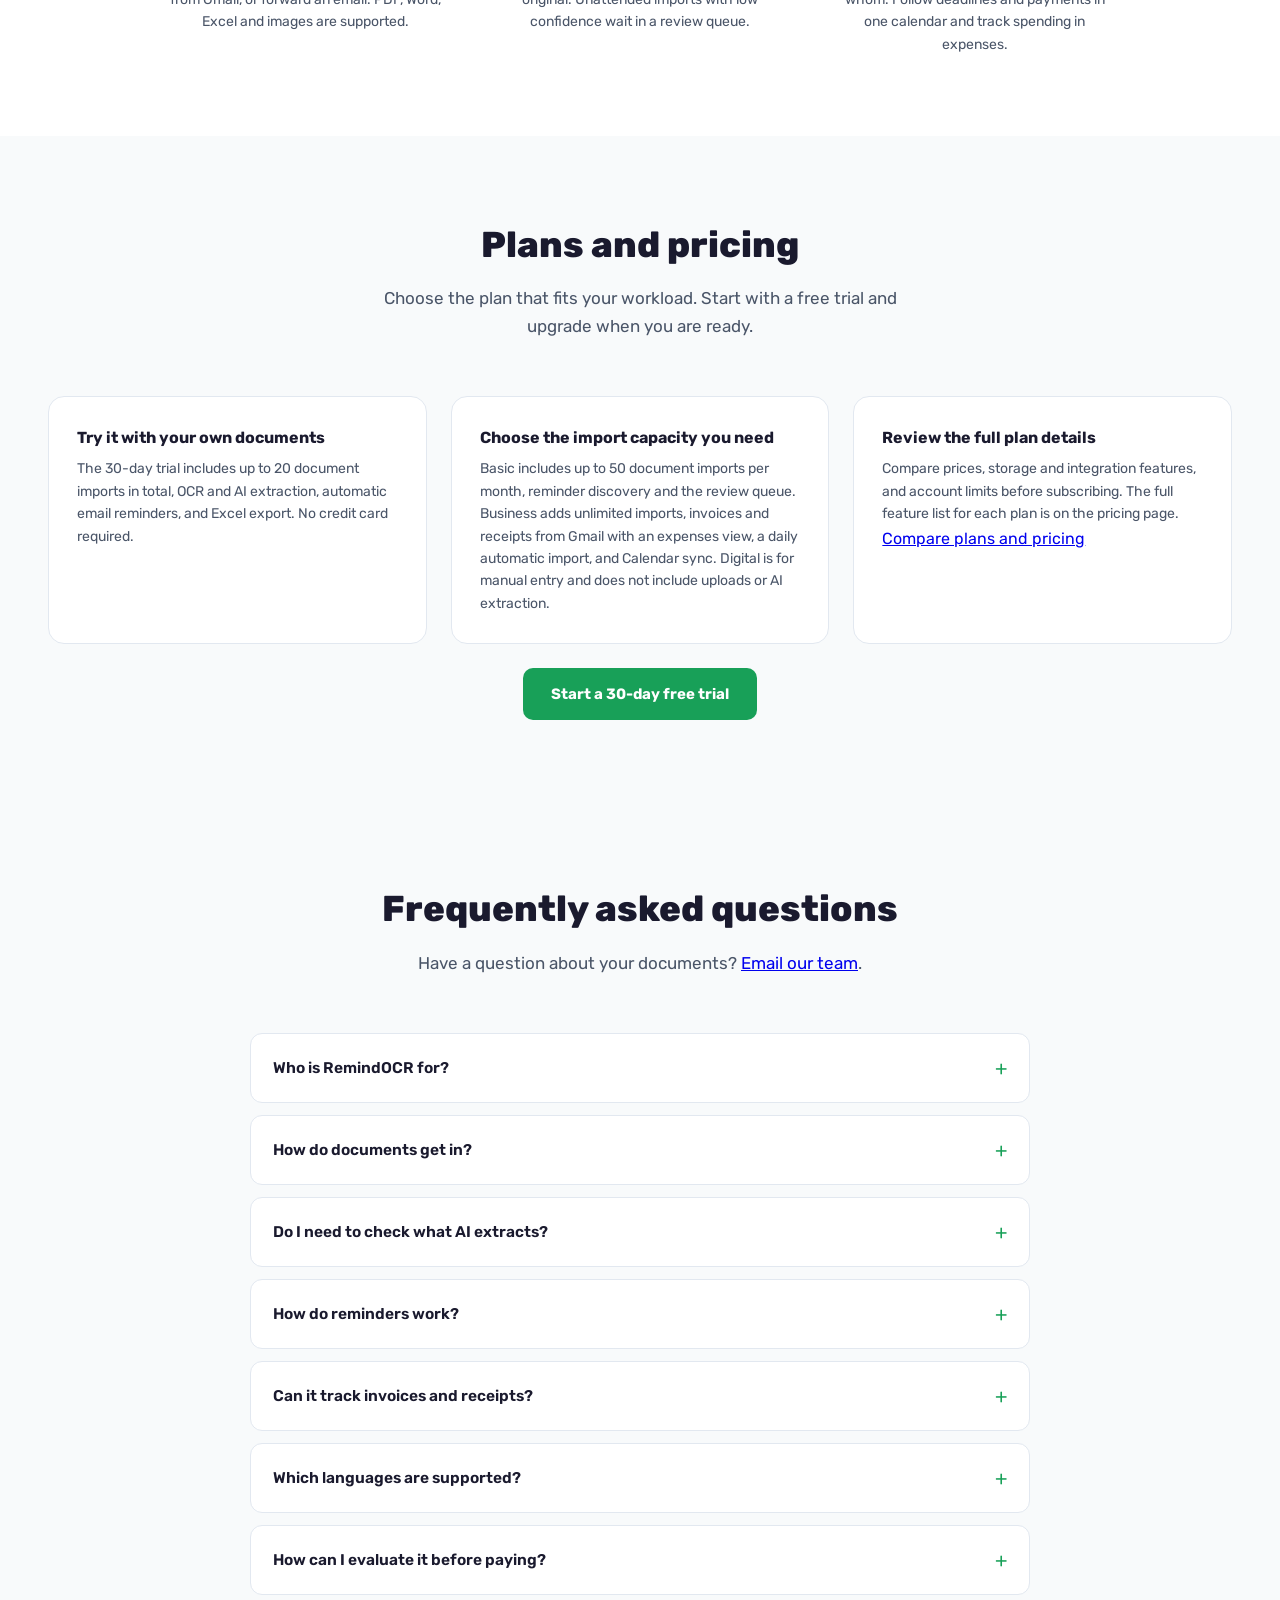
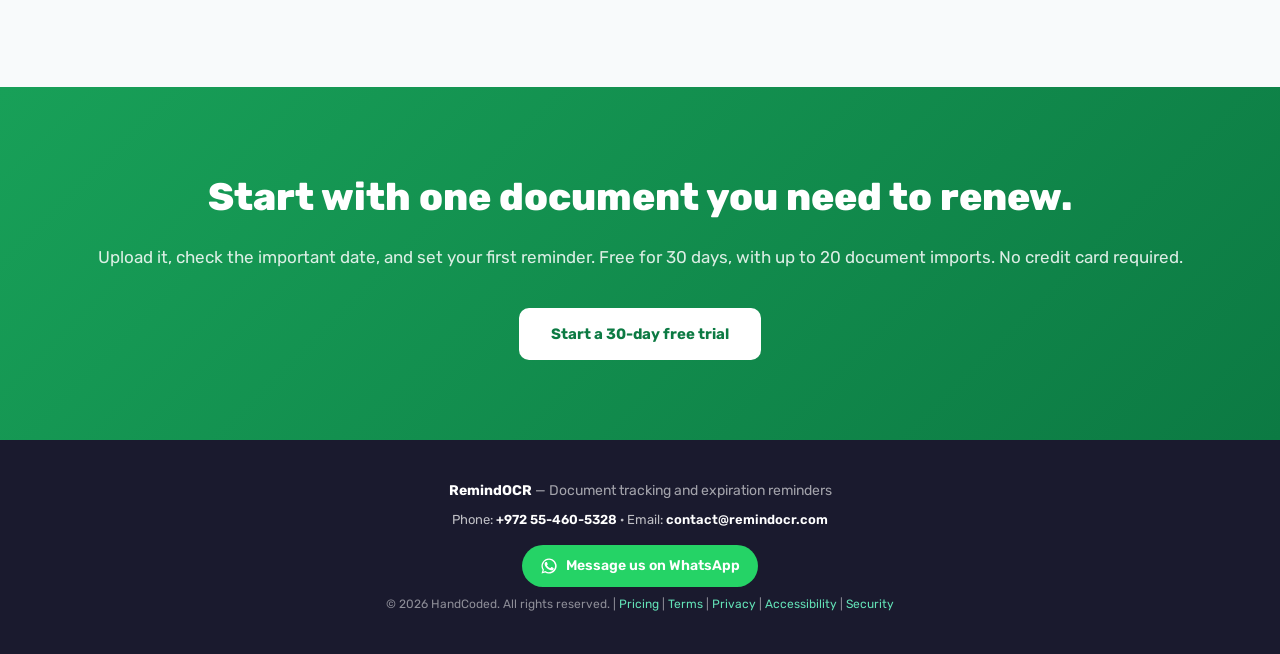
==== commit 44d00cba: "Add Russian pricing page and refresh plan lists Co-Authored-By: Claude Sonnet 5.5 <noreply@anthropic" ====
--- a/en/index.html
+++ b/en/index.html
@@ -971,8 +971,8 @@
     </div>
     <div class="features-grid">
       <div class="feature-card"><h3>Try it with your own documents</h3><p>The 30-day trial includes up to 20 document imports in total, OCR and AI extraction, automatic email reminders, and Excel export. No credit card required.</p></div>
-      <div class="feature-card"><h3>Choose the import capacity you need</h3><p>Basic includes up to 50 document imports per month. Business includes unlimited imports and Google Calendar sync. Digital is for manual entry and does not include uploads or AI extraction.</p></div>
-      <div class="feature-card"><h3>Review the full plan details</h3><p>Compare prices, storage and integration features, and account limits before subscribing. Additional inspection-specific tools are available for businesses that need them.</p><a href="/en/pricing">Compare plans and pricing</a></div>
+      <div class="feature-card"><h3>Choose the import capacity you need</h3><p>Basic includes up to 50 document imports per month, reminder discovery and the review queue. Business adds unlimited imports, invoices and receipts from Gmail with an expenses view, a daily automatic import, and Calendar sync. Digital is for manual entry and does not include uploads or AI extraction.</p></div>
+      <div class="feature-card"><h3>Review the full plan details</h3><p>Compare prices, storage and integration features, and account limits before subscribing. The full feature list for each plan is on the pricing page.</p><a href="/en/pricing">Compare plans and pricing</a></div>
     </div>
     <p style="margin-top: 24px; text-align: center;"><a class="btn-primary" href="https://app.remindocr.com/en/login?tab=register">Start a 30-day free trial</a></p>
 </section>
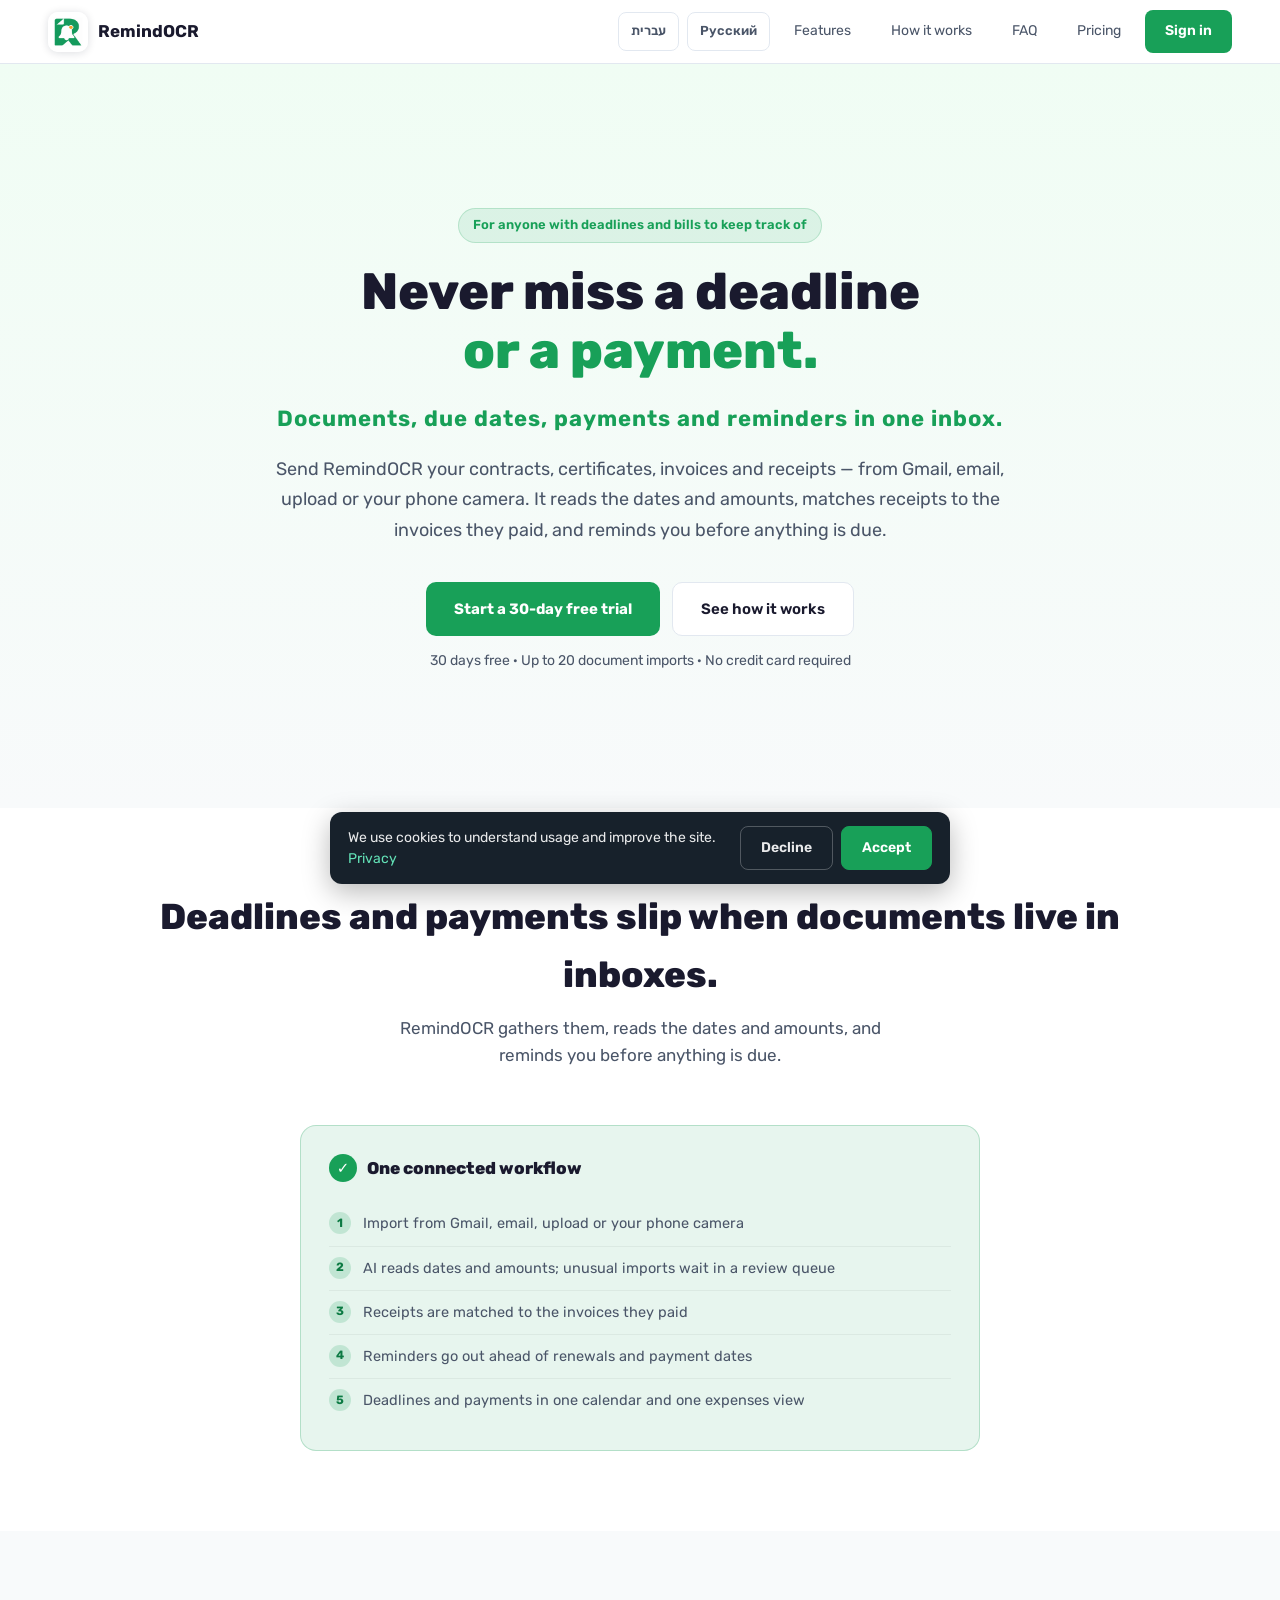
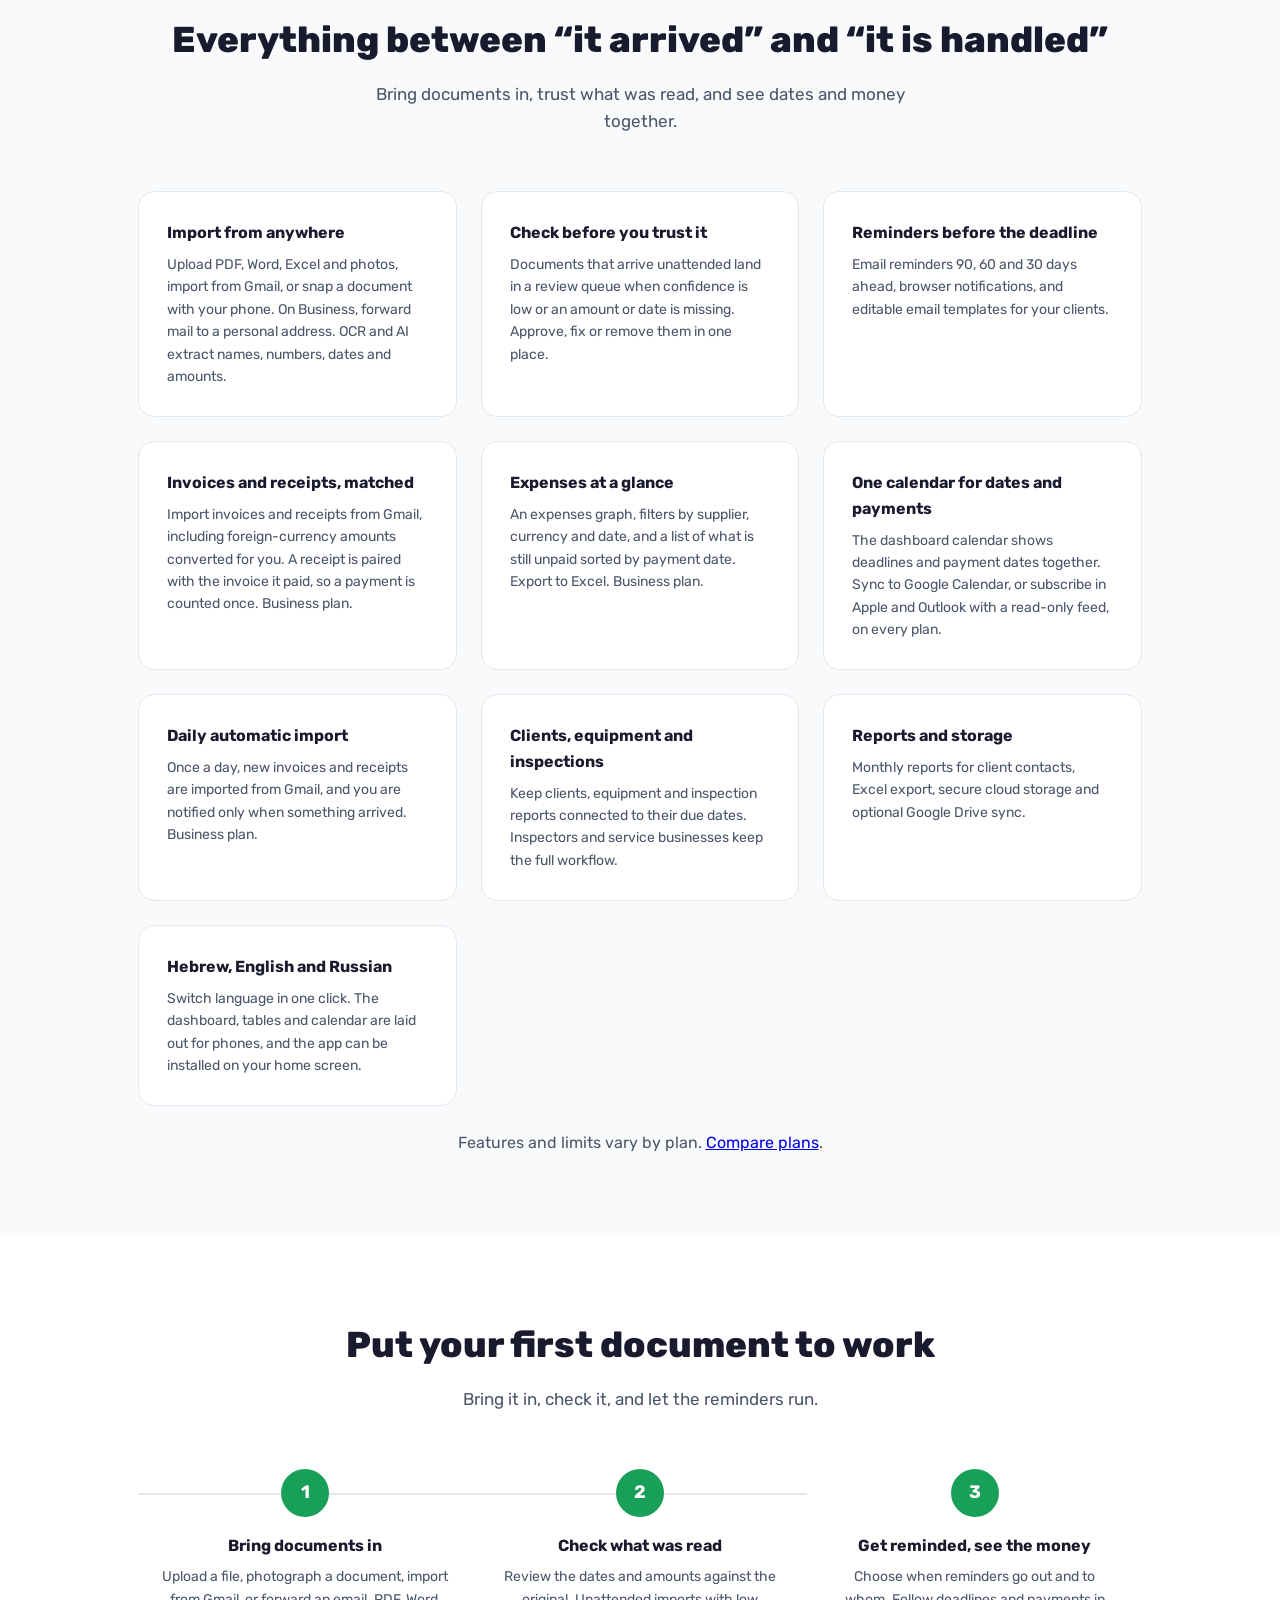
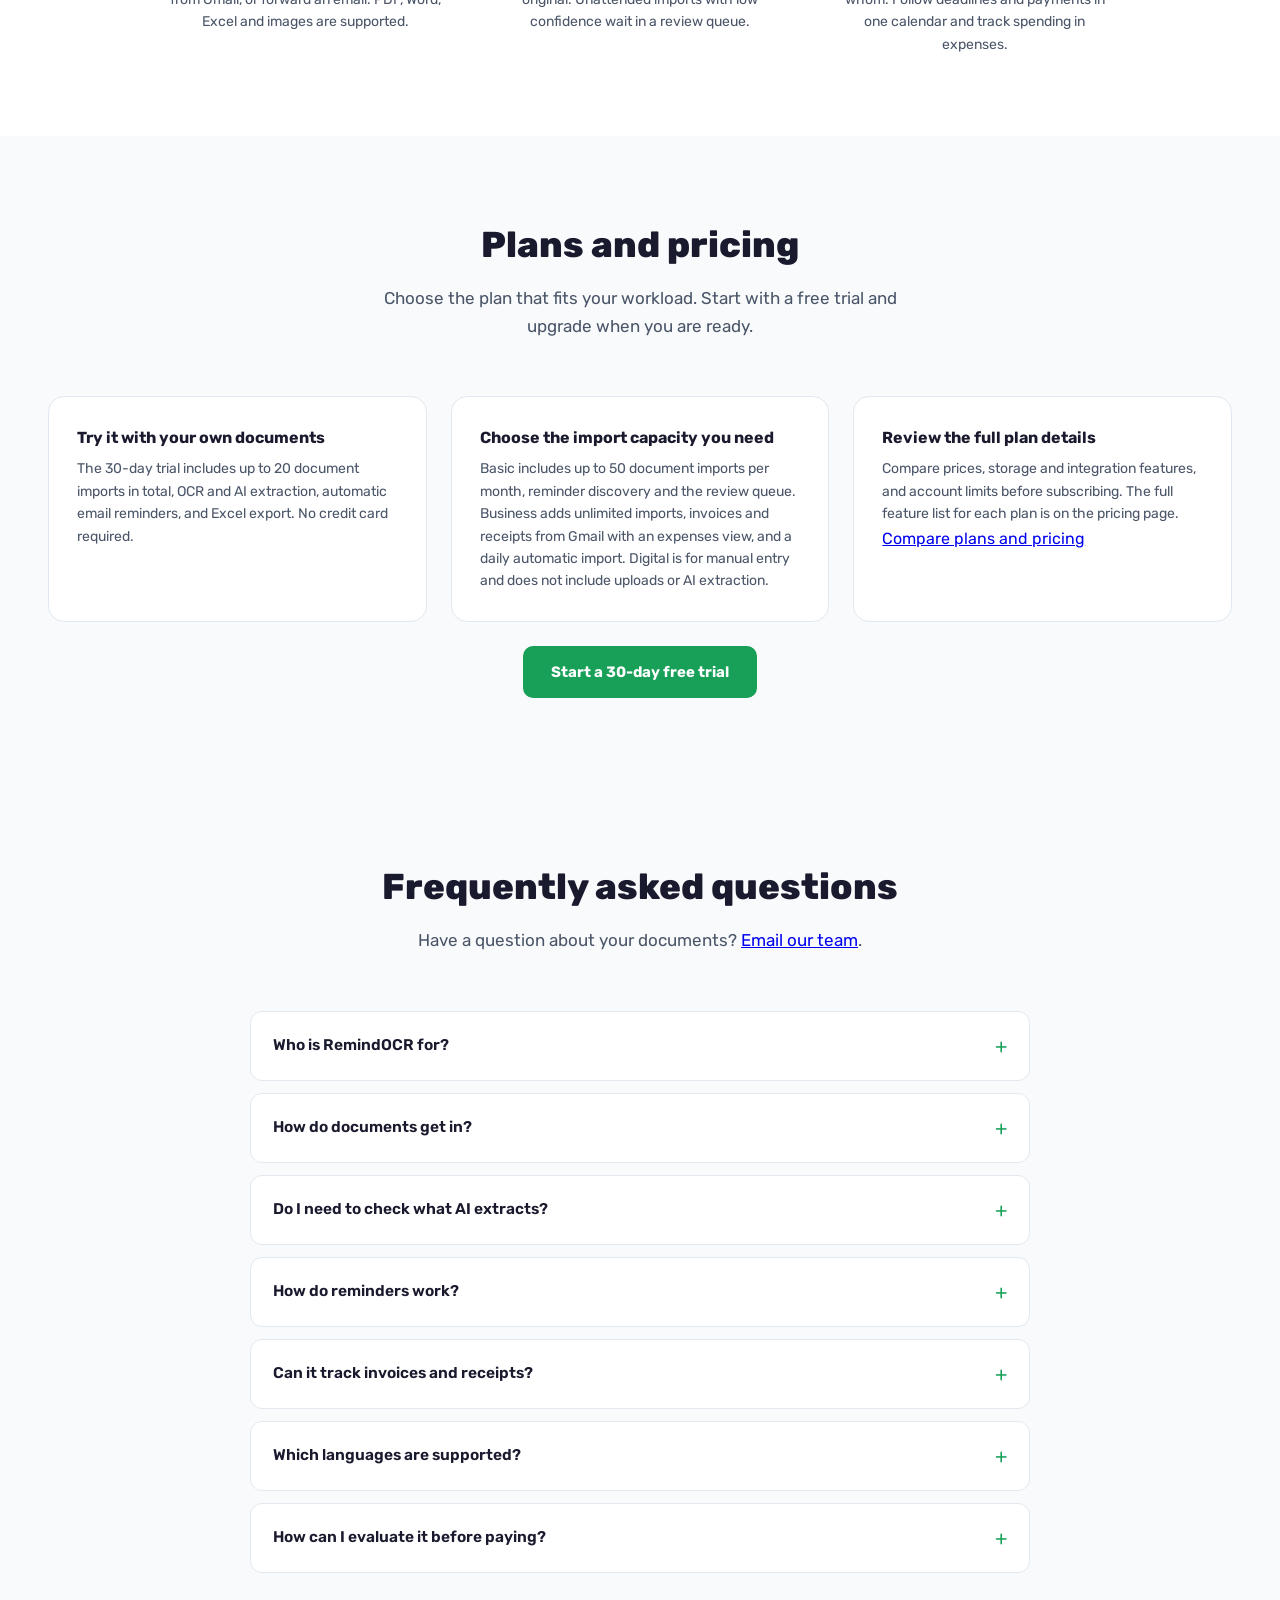
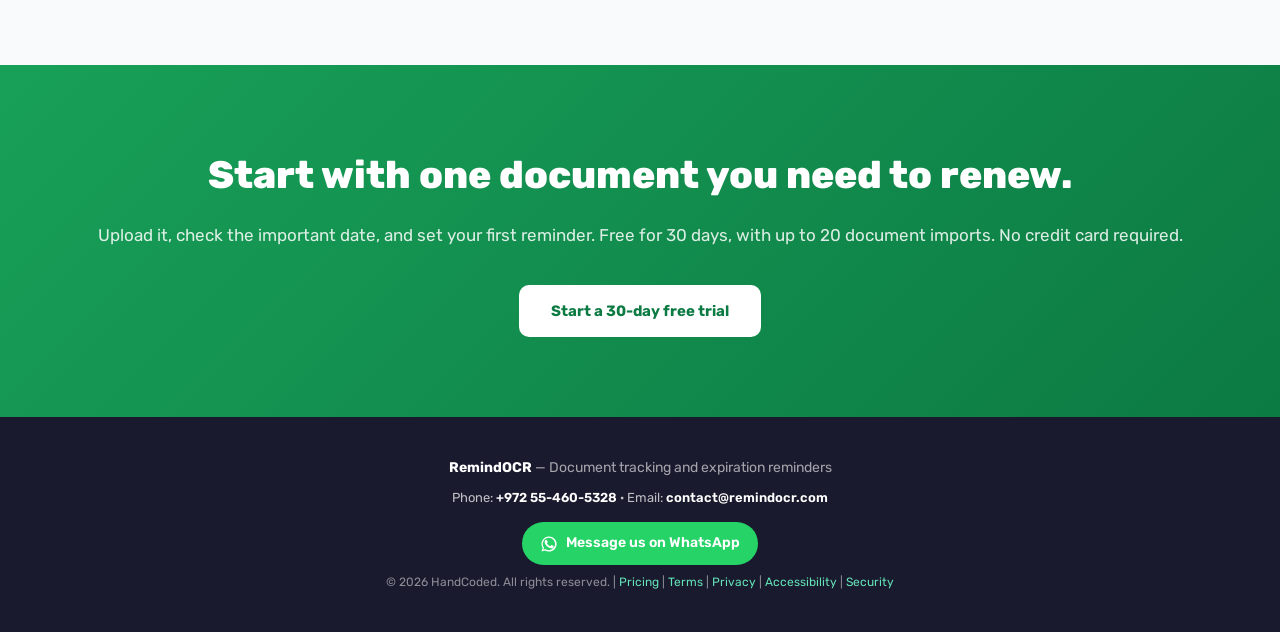
==== commit a58ca286: "Google Calendar sync on every plan Co-Authored-By: Claude Sonnet 5.5 <noreply@anthropic.com>" ====
--- a/en/index.html
+++ b/en/index.html
@@ -927,7 +927,7 @@
 <div class="feature-card"><h3>Reminders before the deadline</h3><p>Email reminders 90, 60 and 30 days ahead, browser notifications, and editable email templates for your clients.</p></div>
 <div class="feature-card"><h3>Invoices and receipts, matched</h3><p>Import invoices and receipts from Gmail, including foreign-currency amounts converted for you. A receipt is paired with the invoice it paid, so a payment is counted once. Business plan.</p></div>
 <div class="feature-card"><h3>Expenses at a glance</h3><p>An expenses graph, filters by supplier, currency and date, and a list of what is still unpaid sorted by payment date. Export to Excel. Business plan.</p></div>
-<div class="feature-card"><h3>One calendar for dates and payments</h3><p>The dashboard calendar shows deadlines and payment dates together. Sync to Google Calendar, or subscribe in Apple and Outlook with a read-only feed. Business plan.</p></div>
+<div class="feature-card"><h3>One calendar for dates and payments</h3><p>The dashboard calendar shows deadlines and payment dates together. Sync to Google Calendar, or subscribe in Apple and Outlook with a read-only feed, on every plan.</p></div>
 <div class="feature-card"><h3>Daily automatic import</h3><p>Once a day, new invoices and receipts are imported from Gmail, and you are notified only when something arrived. Business plan.</p></div>
 <div class="feature-card"><h3>Clients, equipment and inspections</h3><p>Keep clients, equipment and inspection reports connected to their due dates. Inspectors and service businesses keep the full workflow.</p></div>
 <div class="feature-card"><h3>Reports and storage</h3><p>Monthly reports for client contacts, Excel export, secure cloud storage and optional Google Drive sync.</p></div>
@@ -971,7 +971,7 @@
     </div>
     <div class="features-grid">
       <div class="feature-card"><h3>Try it with your own documents</h3><p>The 30-day trial includes up to 20 document imports in total, OCR and AI extraction, automatic email reminders, and Excel export. No credit card required.</p></div>
-      <div class="feature-card"><h3>Choose the import capacity you need</h3><p>Basic includes up to 50 document imports per month, reminder discovery and the review queue. Business adds unlimited imports, invoices and receipts from Gmail with an expenses view, a daily automatic import, and Calendar sync. Digital is for manual entry and does not include uploads or AI extraction.</p></div>
+      <div class="feature-card"><h3>Choose the import capacity you need</h3><p>Basic includes up to 50 document imports per month, reminder discovery and the review queue. Business adds unlimited imports, invoices and receipts from Gmail with an expenses view, and a daily automatic import. Digital is for manual entry and does not include uploads or AI extraction.</p></div>
       <div class="feature-card"><h3>Review the full plan details</h3><p>Compare prices, storage and integration features, and account limits before subscribing. The full feature list for each plan is on the pricing page.</p><a href="/en/pricing">Compare plans and pricing</a></div>
     </div>
     <p style="margin-top: 24px; text-align: center;"><a class="btn-primary" href="https://app.remindocr.com/en/login?tab=register">Start a 30-day free trial</a></p>
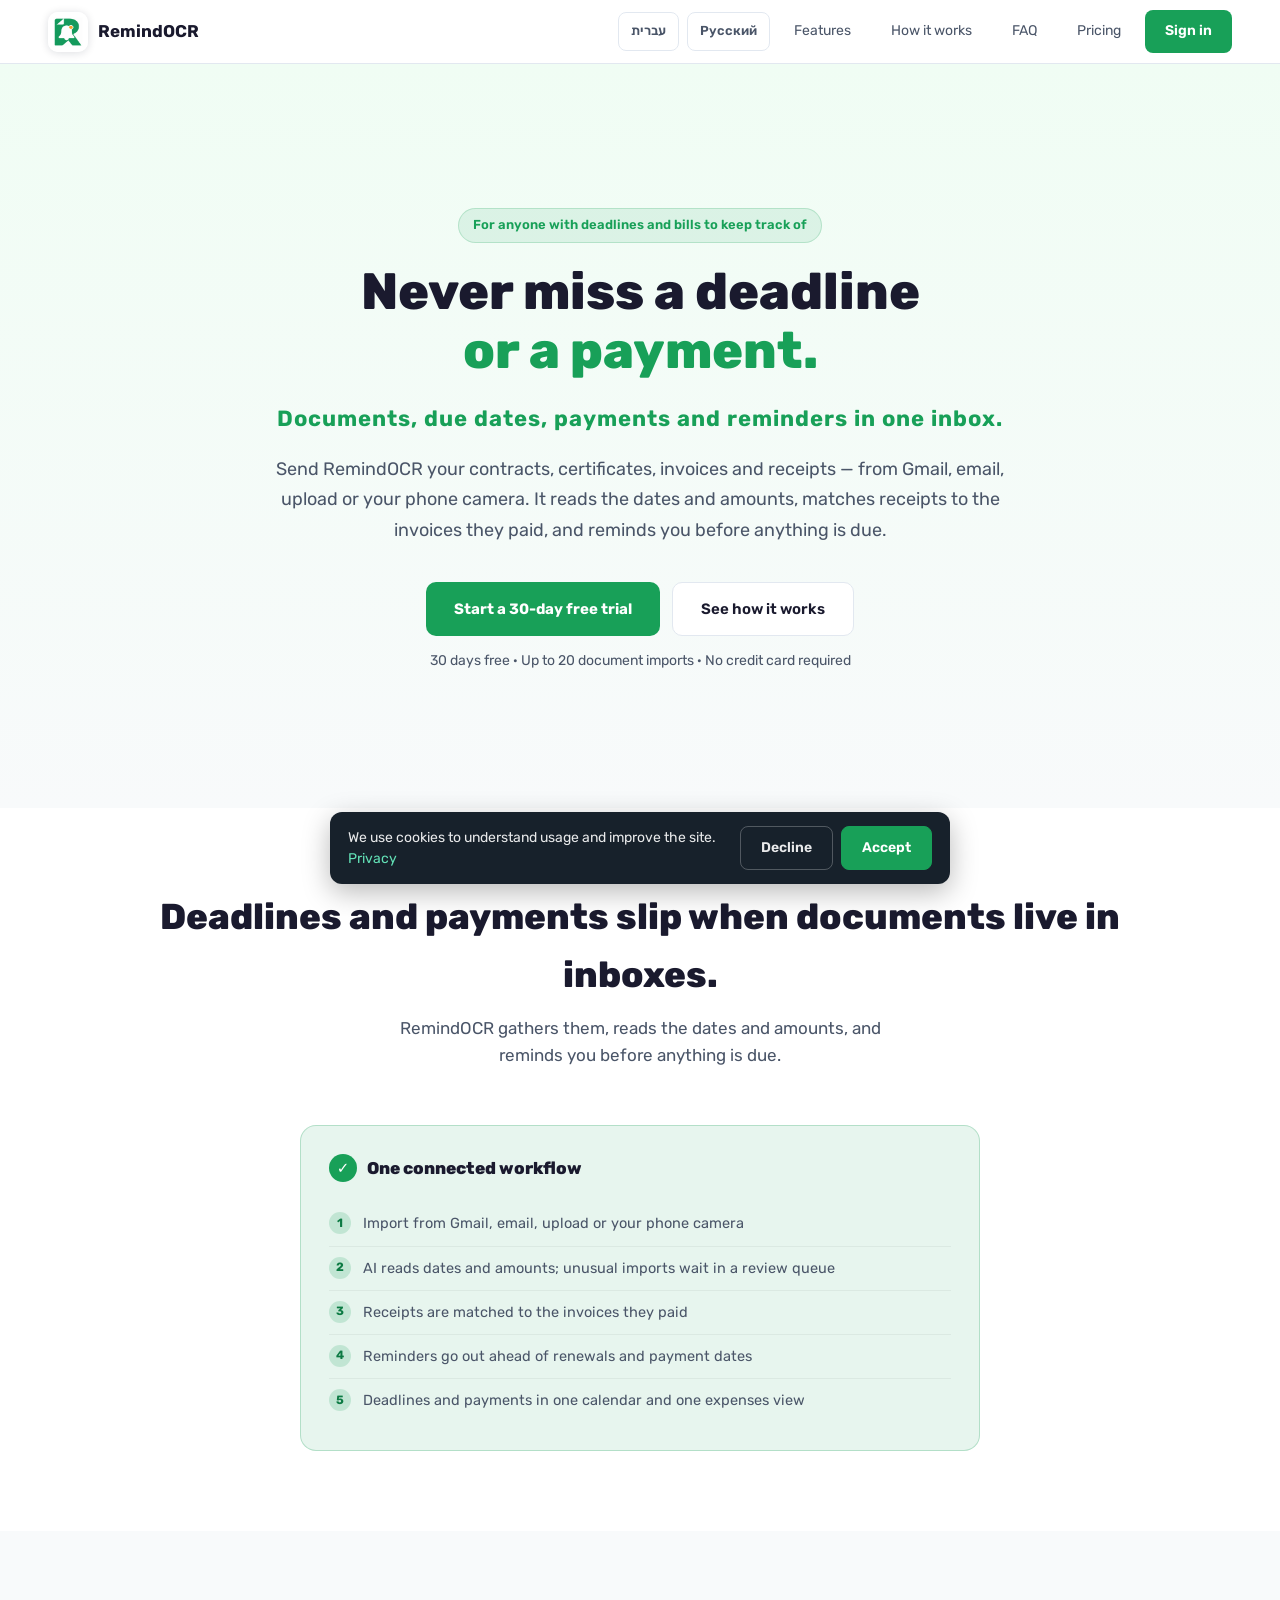
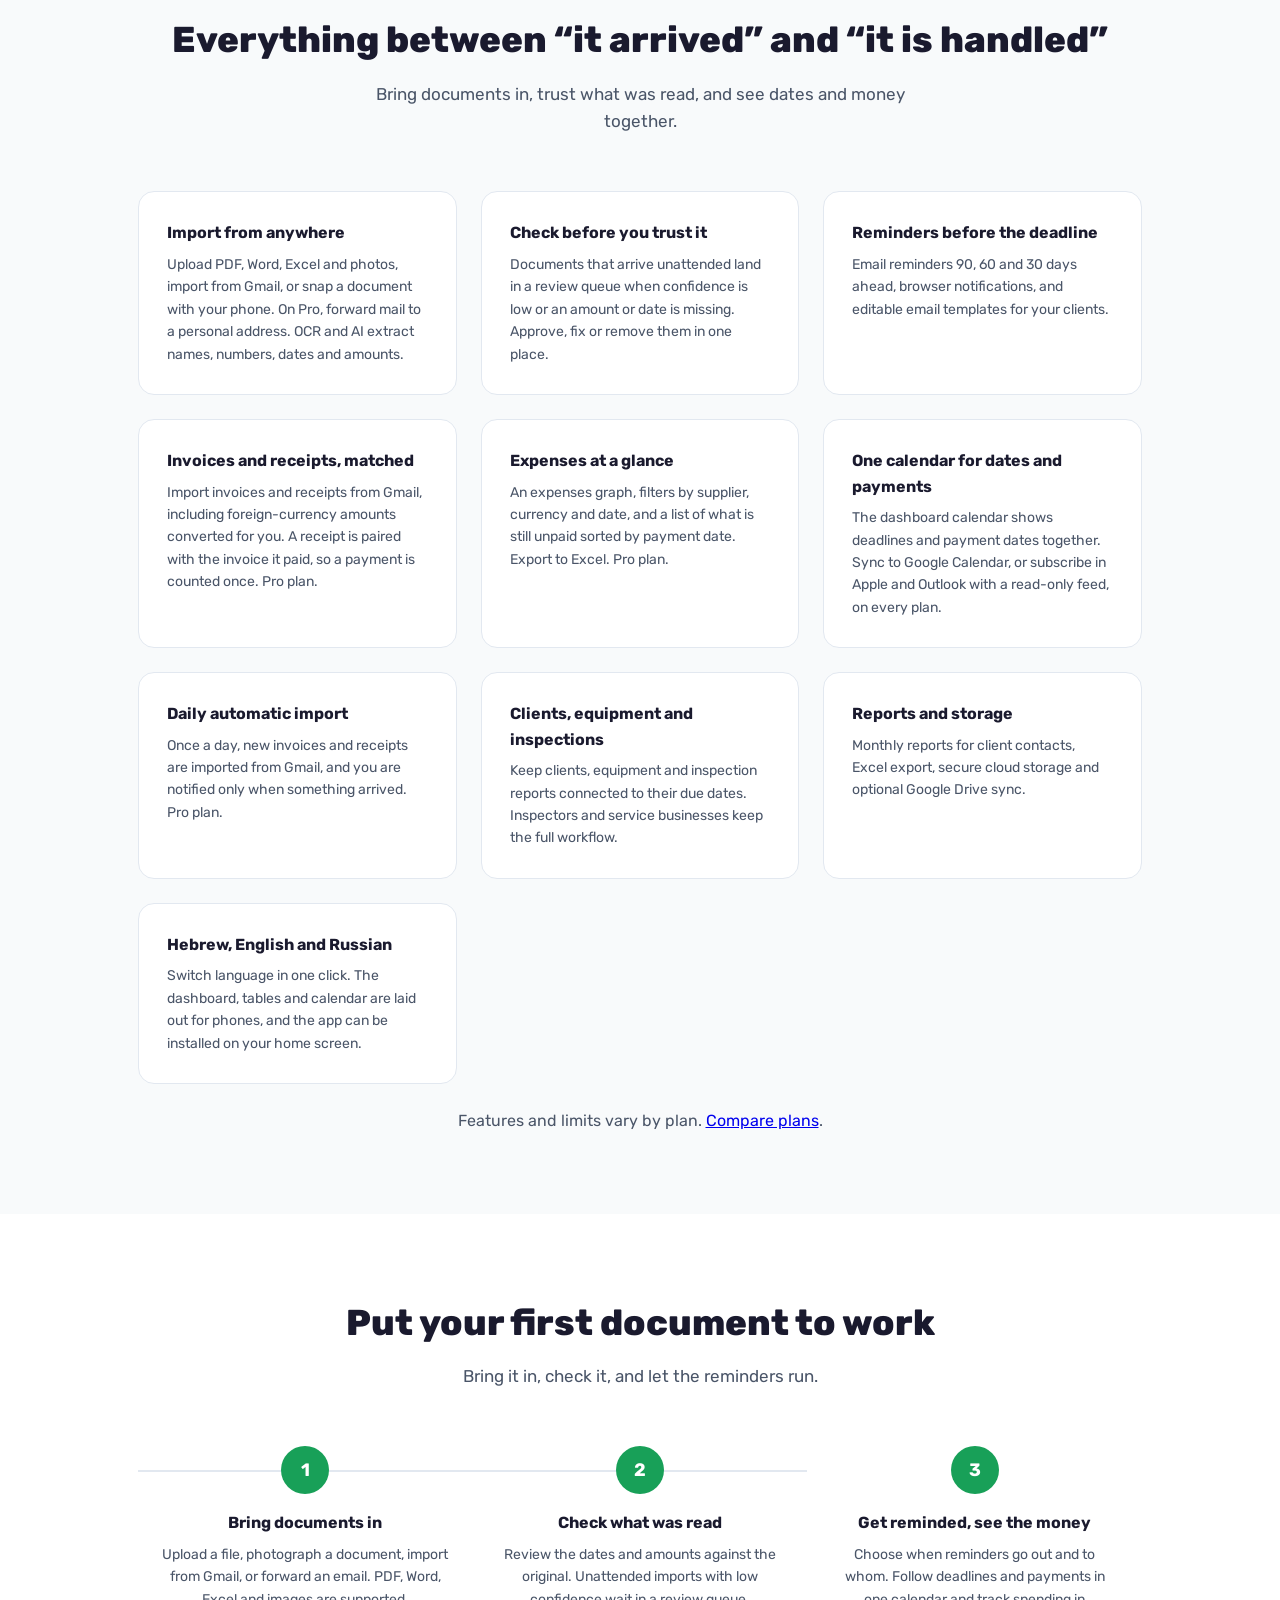
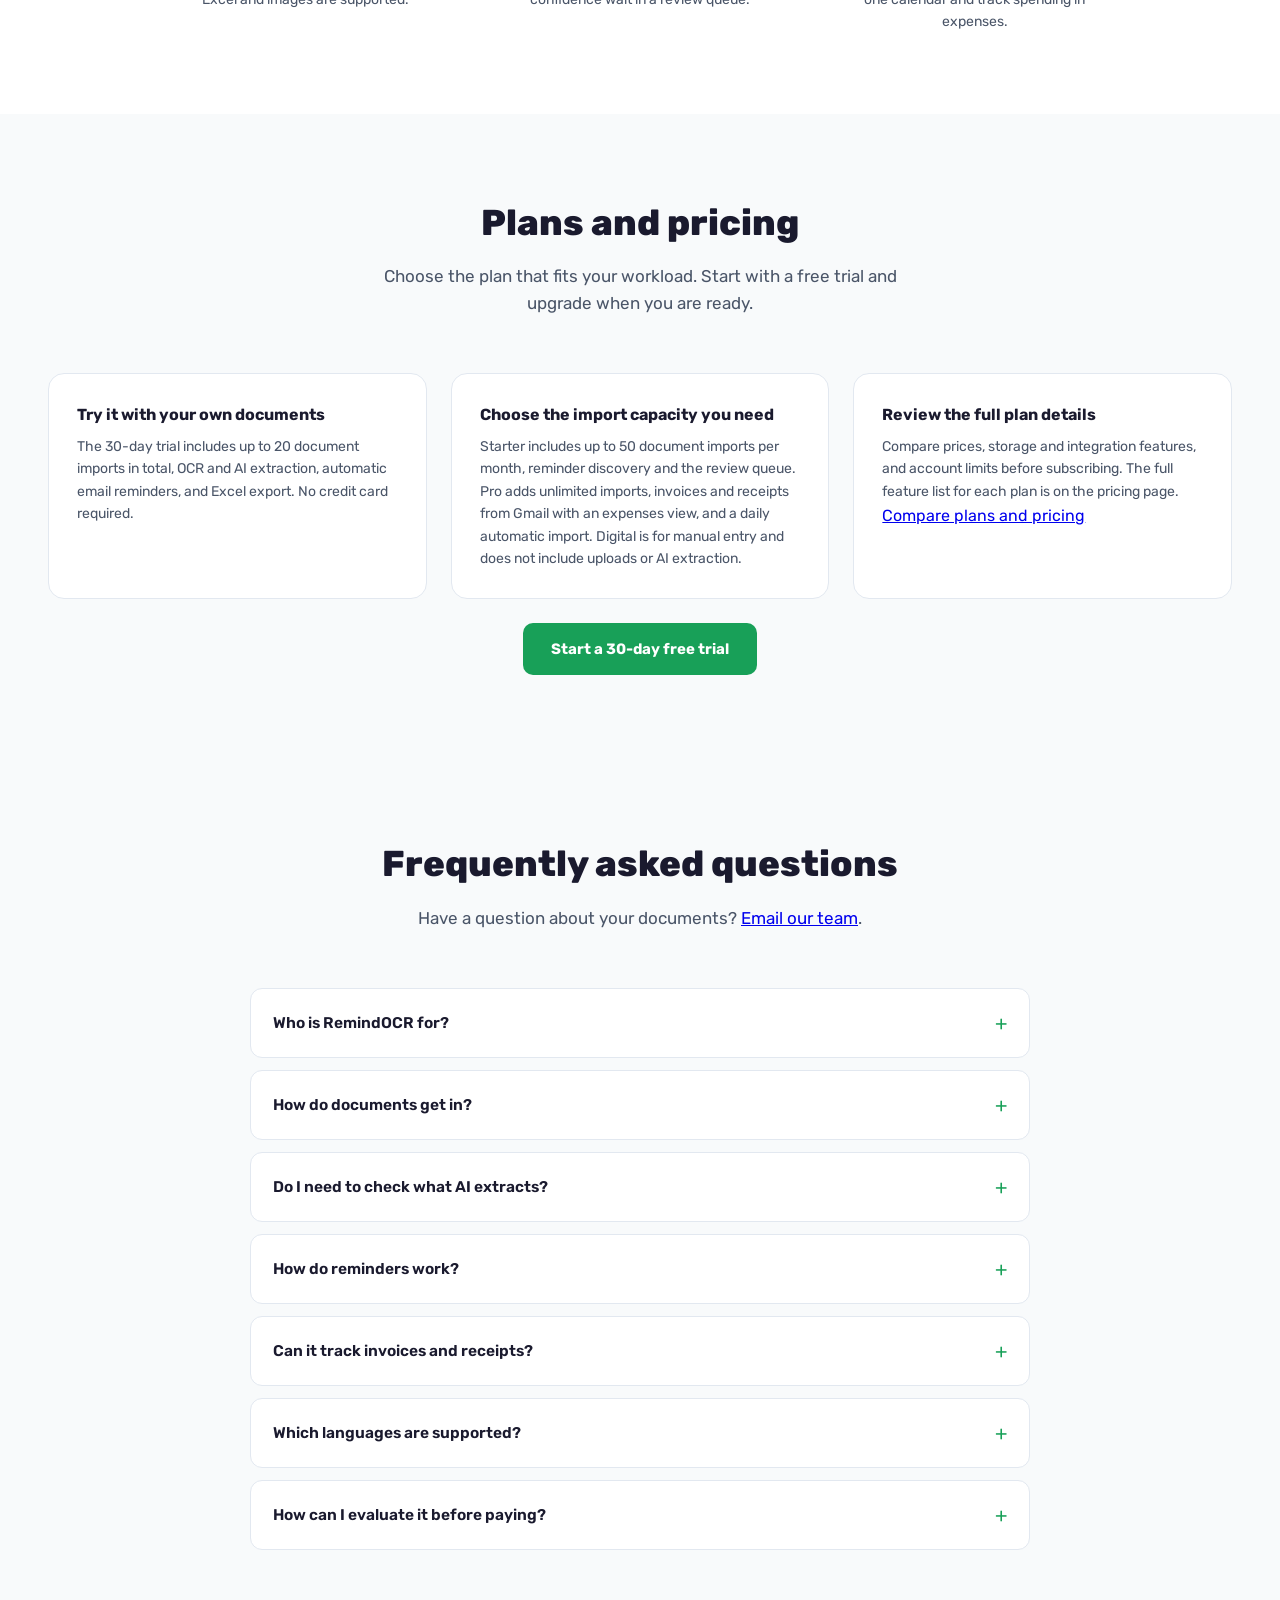
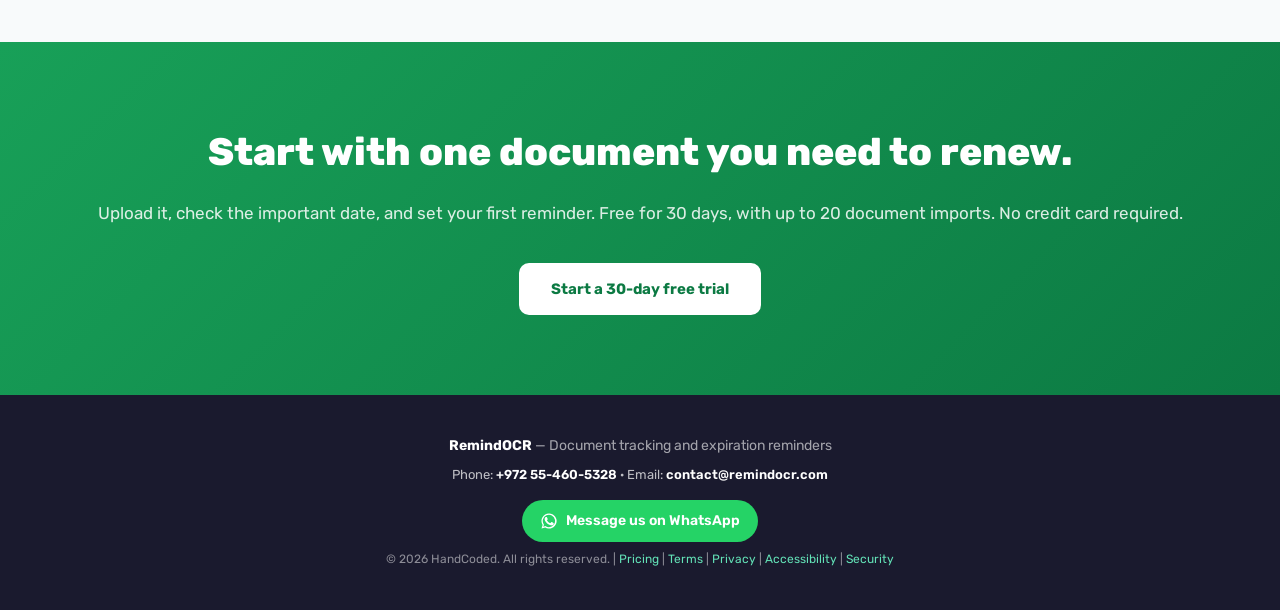
==== commit 51185140: "Starter and Pro plan names, new Digital and Starter prices Co-Authored-By: Claude Sonnet 5.5 <norepl" ====
--- a/en/index.html
+++ b/en/index.html
@@ -922,13 +922,13 @@
     <p>Bring documents in, trust what was read, and see dates and money together.</p>
   </div>
   <div class="features-grid">
-<div class="feature-card"><h3>Import from anywhere</h3><p>Upload PDF, Word, Excel and photos, import from Gmail, or snap a document with your phone. On Business, forward mail to a personal address. OCR and AI extract names, numbers, dates and amounts.</p></div>
+<div class="feature-card"><h3>Import from anywhere</h3><p>Upload PDF, Word, Excel and photos, import from Gmail, or snap a document with your phone. On Pro, forward mail to a personal address. OCR and AI extract names, numbers, dates and amounts.</p></div>
 <div class="feature-card"><h3>Check before you trust it</h3><p>Documents that arrive unattended land in a review queue when confidence is low or an amount or date is missing. Approve, fix or remove them in one place.</p></div>
 <div class="feature-card"><h3>Reminders before the deadline</h3><p>Email reminders 90, 60 and 30 days ahead, browser notifications, and editable email templates for your clients.</p></div>
-<div class="feature-card"><h3>Invoices and receipts, matched</h3><p>Import invoices and receipts from Gmail, including foreign-currency amounts converted for you. A receipt is paired with the invoice it paid, so a payment is counted once. Business plan.</p></div>
-<div class="feature-card"><h3>Expenses at a glance</h3><p>An expenses graph, filters by supplier, currency and date, and a list of what is still unpaid sorted by payment date. Export to Excel. Business plan.</p></div>
+<div class="feature-card"><h3>Invoices and receipts, matched</h3><p>Import invoices and receipts from Gmail, including foreign-currency amounts converted for you. A receipt is paired with the invoice it paid, so a payment is counted once. Pro plan.</p></div>
+<div class="feature-card"><h3>Expenses at a glance</h3><p>An expenses graph, filters by supplier, currency and date, and a list of what is still unpaid sorted by payment date. Export to Excel. Pro plan.</p></div>
 <div class="feature-card"><h3>One calendar for dates and payments</h3><p>The dashboard calendar shows deadlines and payment dates together. Sync to Google Calendar, or subscribe in Apple and Outlook with a read-only feed, on every plan.</p></div>
-<div class="feature-card"><h3>Daily automatic import</h3><p>Once a day, new invoices and receipts are imported from Gmail, and you are notified only when something arrived. Business plan.</p></div>
+<div class="feature-card"><h3>Daily automatic import</h3><p>Once a day, new invoices and receipts are imported from Gmail, and you are notified only when something arrived. Pro plan.</p></div>
 <div class="feature-card"><h3>Clients, equipment and inspections</h3><p>Keep clients, equipment and inspection reports connected to their due dates. Inspectors and service businesses keep the full workflow.</p></div>
 <div class="feature-card"><h3>Reports and storage</h3><p>Monthly reports for client contacts, Excel export, secure cloud storage and optional Google Drive sync.</p></div>
 <div class="feature-card"><h3>Hebrew, English and Russian</h3><p>Switch language in one click. The dashboard, tables and calendar are laid out for phones, and the app can be installed on your home screen.</p></div>
@@ -971,7 +971,7 @@
     </div>
     <div class="features-grid">
       <div class="feature-card"><h3>Try it with your own documents</h3><p>The 30-day trial includes up to 20 document imports in total, OCR and AI extraction, automatic email reminders, and Excel export. No credit card required.</p></div>
-      <div class="feature-card"><h3>Choose the import capacity you need</h3><p>Basic includes up to 50 document imports per month, reminder discovery and the review queue. Business adds unlimited imports, invoices and receipts from Gmail with an expenses view, and a daily automatic import. Digital is for manual entry and does not include uploads or AI extraction.</p></div>
+      <div class="feature-card"><h3>Choose the import capacity you need</h3><p>Starter includes up to 50 document imports per month, reminder discovery and the review queue. Pro adds unlimited imports, invoices and receipts from Gmail with an expenses view, and a daily automatic import. Digital is for manual entry and does not include uploads or AI extraction.</p></div>
       <div class="feature-card"><h3>Review the full plan details</h3><p>Compare prices, storage and integration features, and account limits before subscribing. The full feature list for each plan is on the pricing page.</p><a href="/en/pricing">Compare plans and pricing</a></div>
     </div>
     <p style="margin-top: 24px; text-align: center;"><a class="btn-primary" href="https://app.remindocr.com/en/login?tab=register">Start a 30-day free trial</a></p>
@@ -985,10 +985,10 @@
   </div>
   <div class="faq">
 <details class="faq-item"><summary>Who is RemindOCR for?</summary><p>Anyone who has to keep up with renewals, bills and paperwork: business owners, office managers, freelancers and service teams. Inspectors and equipment businesses get dedicated inspection and equipment tools.</p></details>
-<details class="faq-item"><summary>How do documents get in?</summary><p>Upload PDF, Word, Excel or image files, photograph a paper document on your phone, import attachments and receipts from Gmail, or forward an email to your personal address (Business plan).</p></details>
+<details class="faq-item"><summary>How do documents get in?</summary><p>Upload PDF, Word, Excel or image files, photograph a paper document on your phone, import attachments and receipts from Gmail, or forward an email to your personal address (Pro plan).</p></details>
 <details class="faq-item"><summary>Do I need to check what AI extracts?</summary><p>Yes. Check dates, amounts and names against the original before relying on them. Imports that arrive automatically and look uncertain wait in a review queue until you approve or remove them.</p></details>
 <details class="faq-item"><summary>How do reminders work?</summary><p>RemindOCR sends email reminders ahead of tracked dates, for example 90, 60 and 30 days before. You choose recipients and customize the template. Browser notifications are optional.</p></details>
-<details class="faq-item"><summary>Can it track invoices and receipts?</summary><p>Yes, on the Business plan. Invoices and receipts are imported from Gmail, receipts are matched to the invoices they paid, and expenses are shown in a graph and a filterable table.</p></details>
+<details class="faq-item"><summary>Can it track invoices and receipts?</summary><p>Yes, on the Pro plan. Invoices and receipts are imported from Gmail, receipts are matched to the invoices they paid, and expenses are shown in a graph and a filterable table.</p></details>
 <details class="faq-item"><summary>Which languages are supported?</summary><p>The app works in Hebrew, English and Russian, and reads Hebrew, English and Russian documents. Switch language at any time from the user menu.</p></details>
 <details class="faq-item"><summary>How can I evaluate it before paying?</summary><p>Start a 30-day free trial with no credit card. Try your own documents, review the extracted fields and set up reminders. <a href="/en/pricing">See plans and limits</a> before choosing a subscription.</p></details>
   </div>
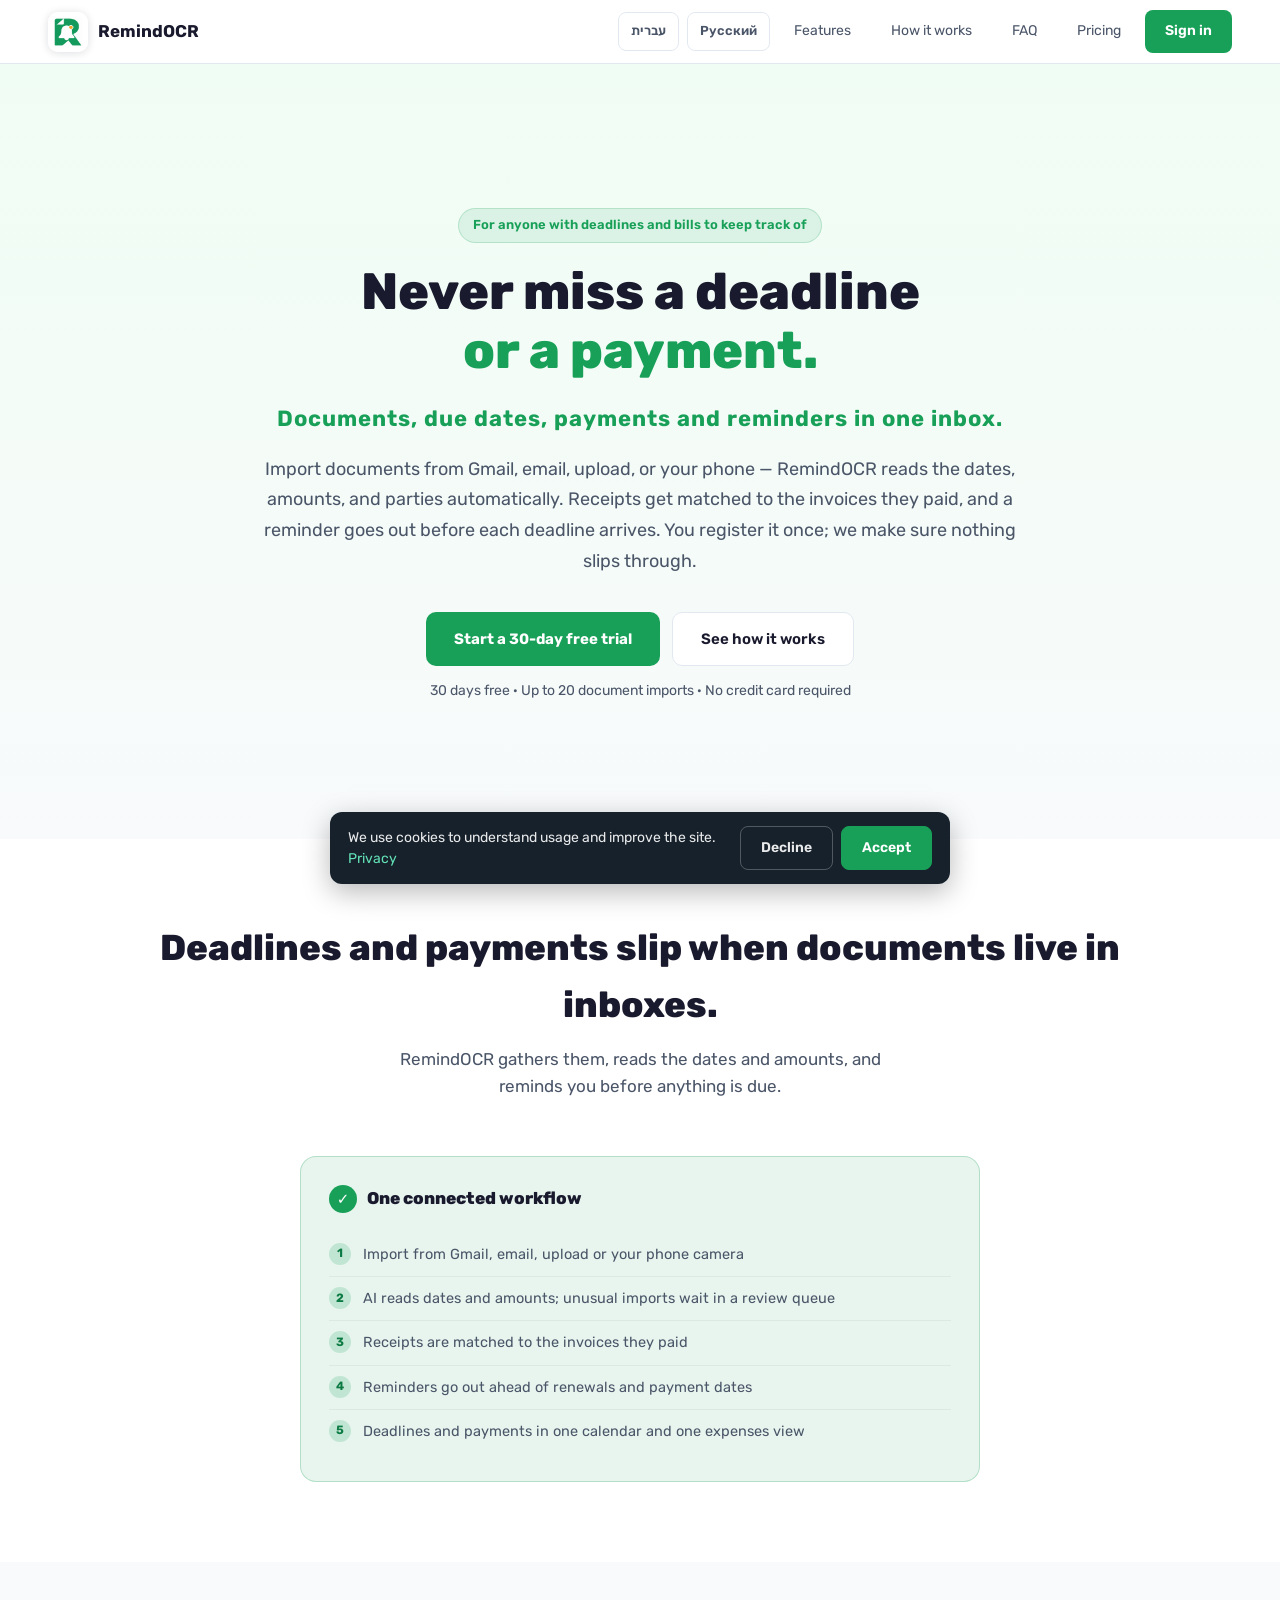
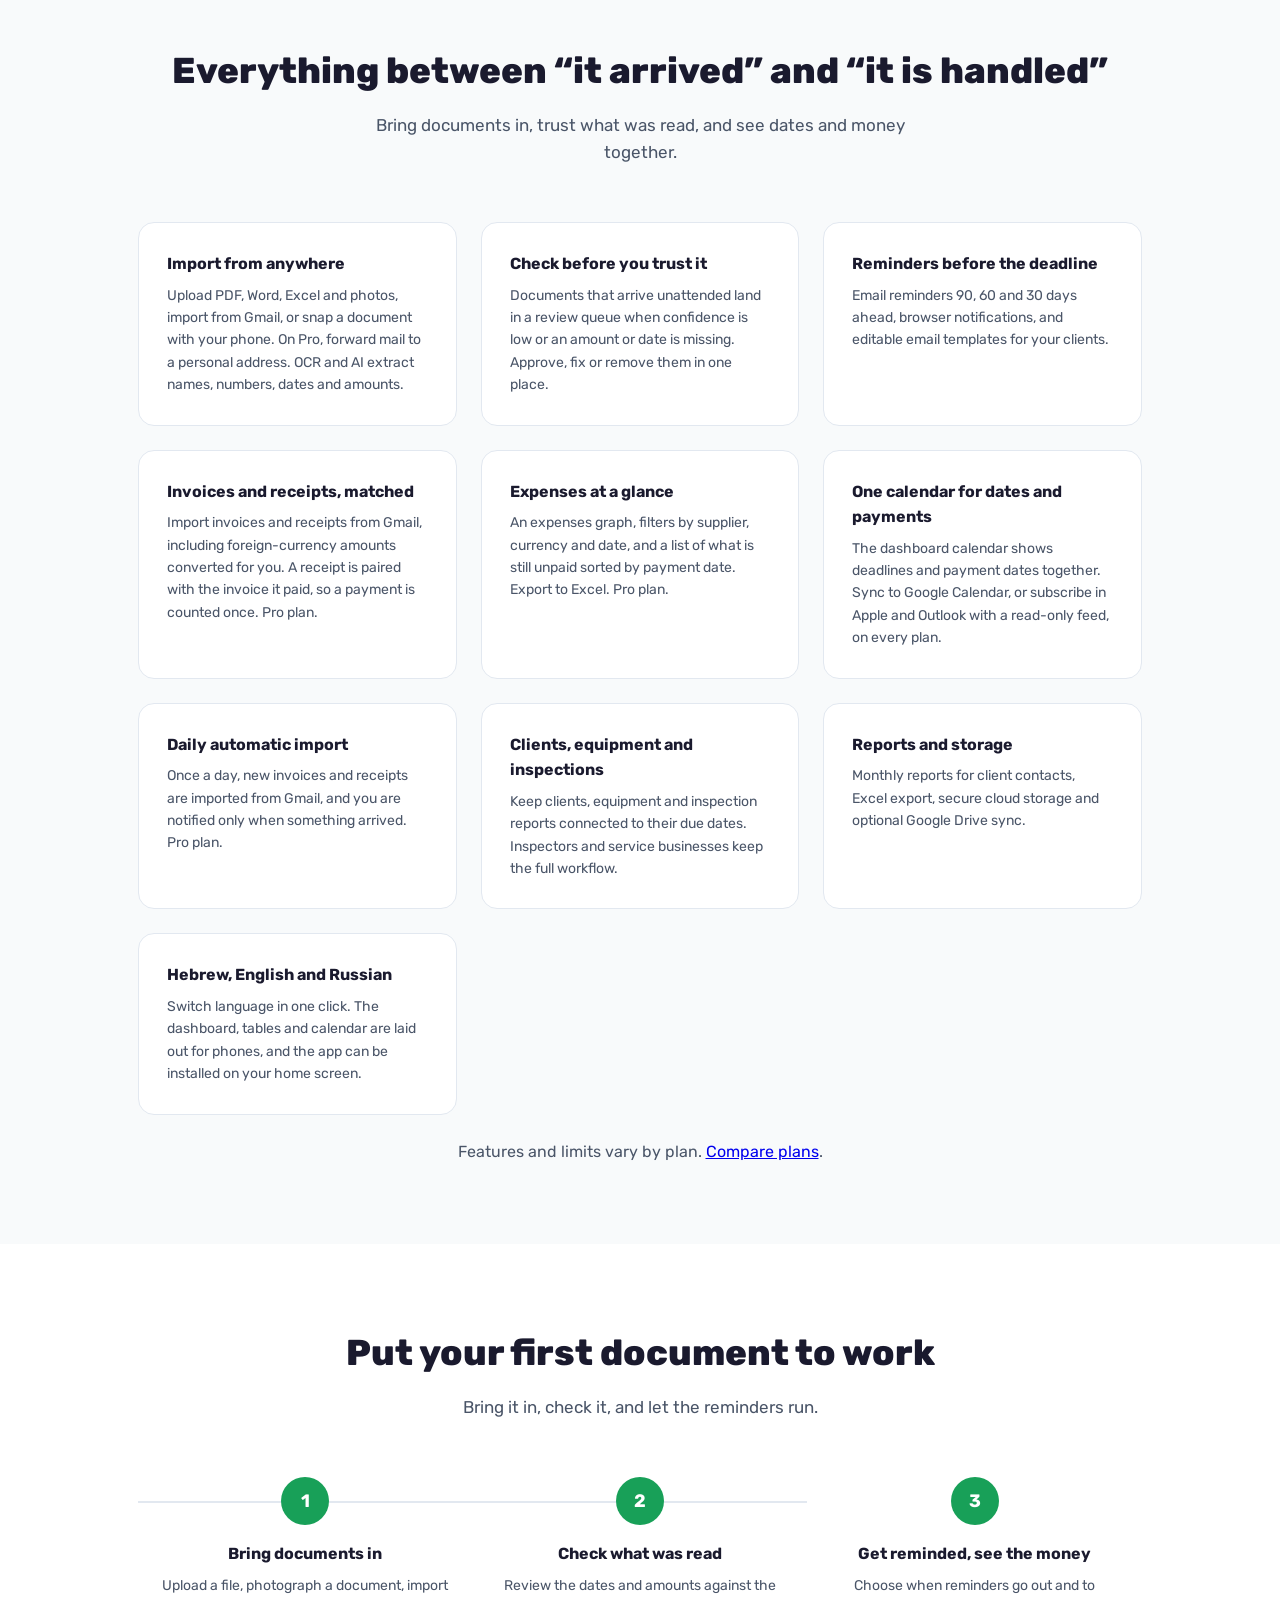
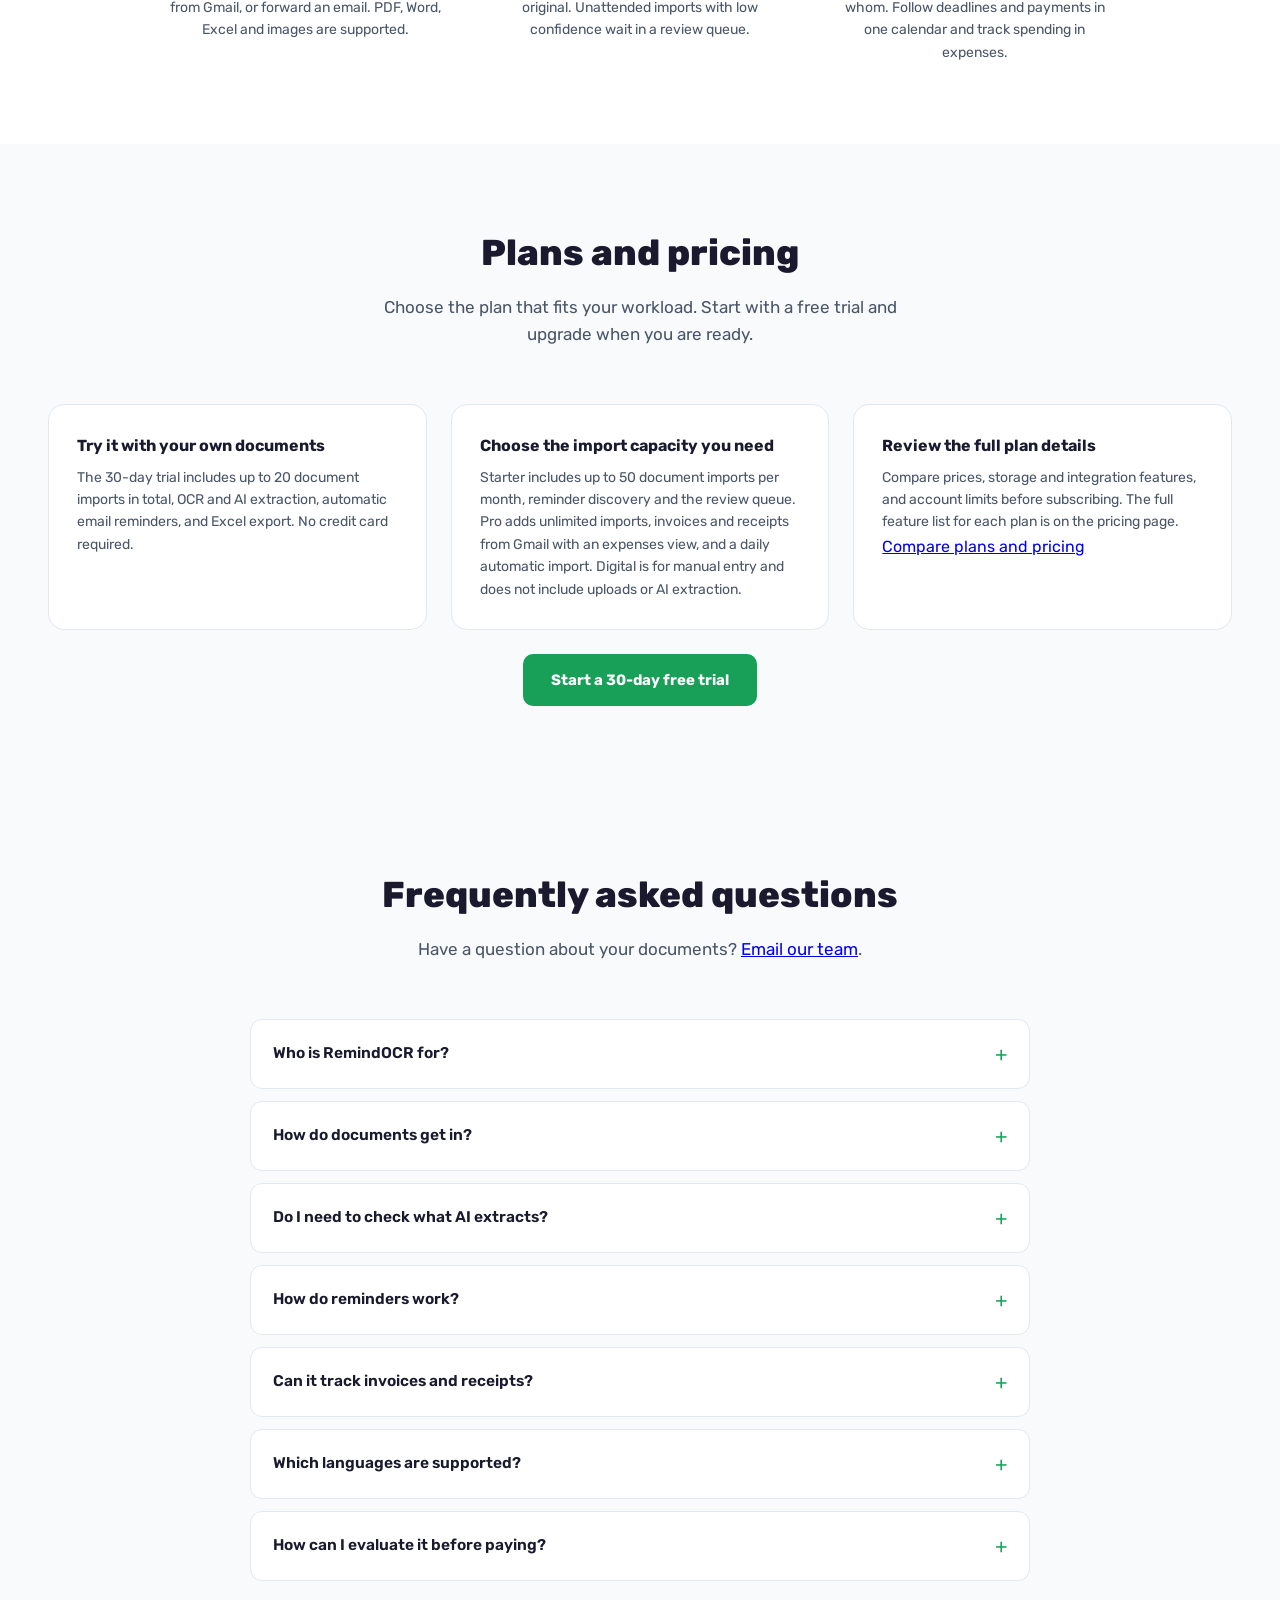
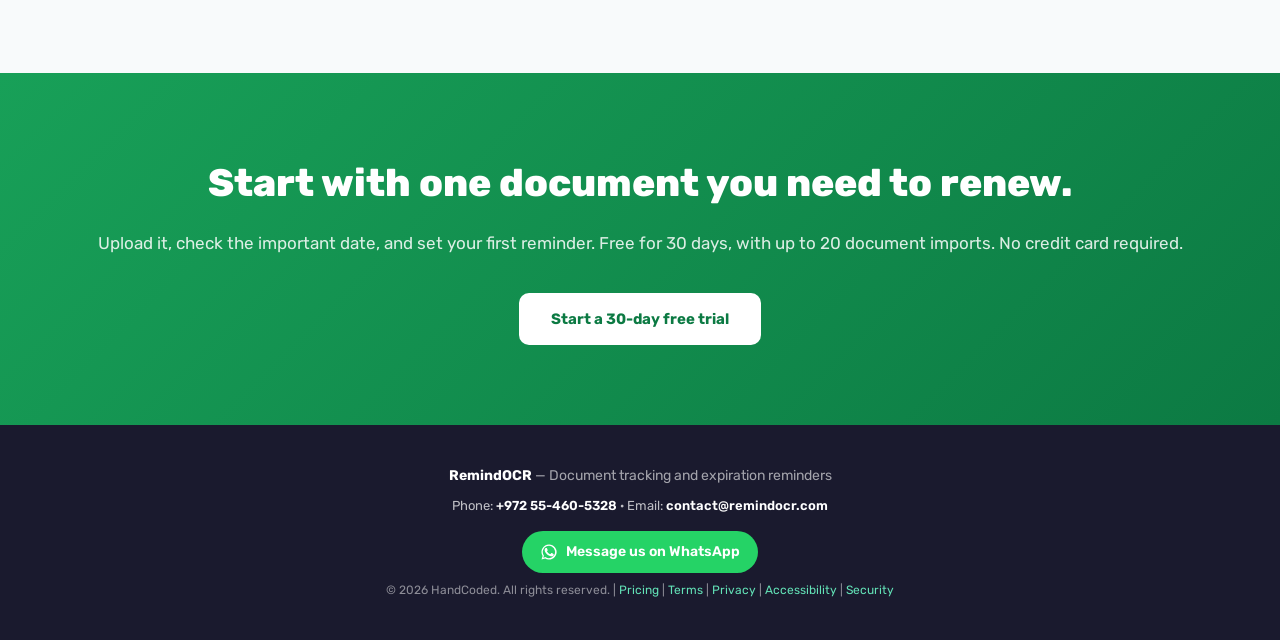
==== commit e405843b: "Landing: more proactive hero description for HE and EN Co-Authored-By: Claude Sonnet 4.6 <noreply@an" ====
--- a/en/index.html
+++ b/en/index.html
@@ -879,7 +879,7 @@
       <h1>Never miss a deadline<br /><span>or a payment.</span></h1>
       <p class="hero-tagline">Documents, due dates, payments and reminders in one inbox.</p>
       <p class="hero-desc">
-Send RemindOCR your contracts, certificates, invoices and receipts — from Gmail, email, upload or your phone camera. It reads the dates and amounts, matches receipts to the invoices they paid, and reminds you before anything is due.
+Import documents from Gmail, email, upload, or your phone — RemindOCR reads the dates, amounts, and parties automatically. Receipts get matched to the invoices they paid, and a reminder goes out before each deadline arrives. You register it once; we make sure nothing slips through.
 </p>
       <div class="hero-actions">
         <a class="btn-primary" href="https://app.remindocr.com/en/login?tab=register">Start a 30-day free trial</a>
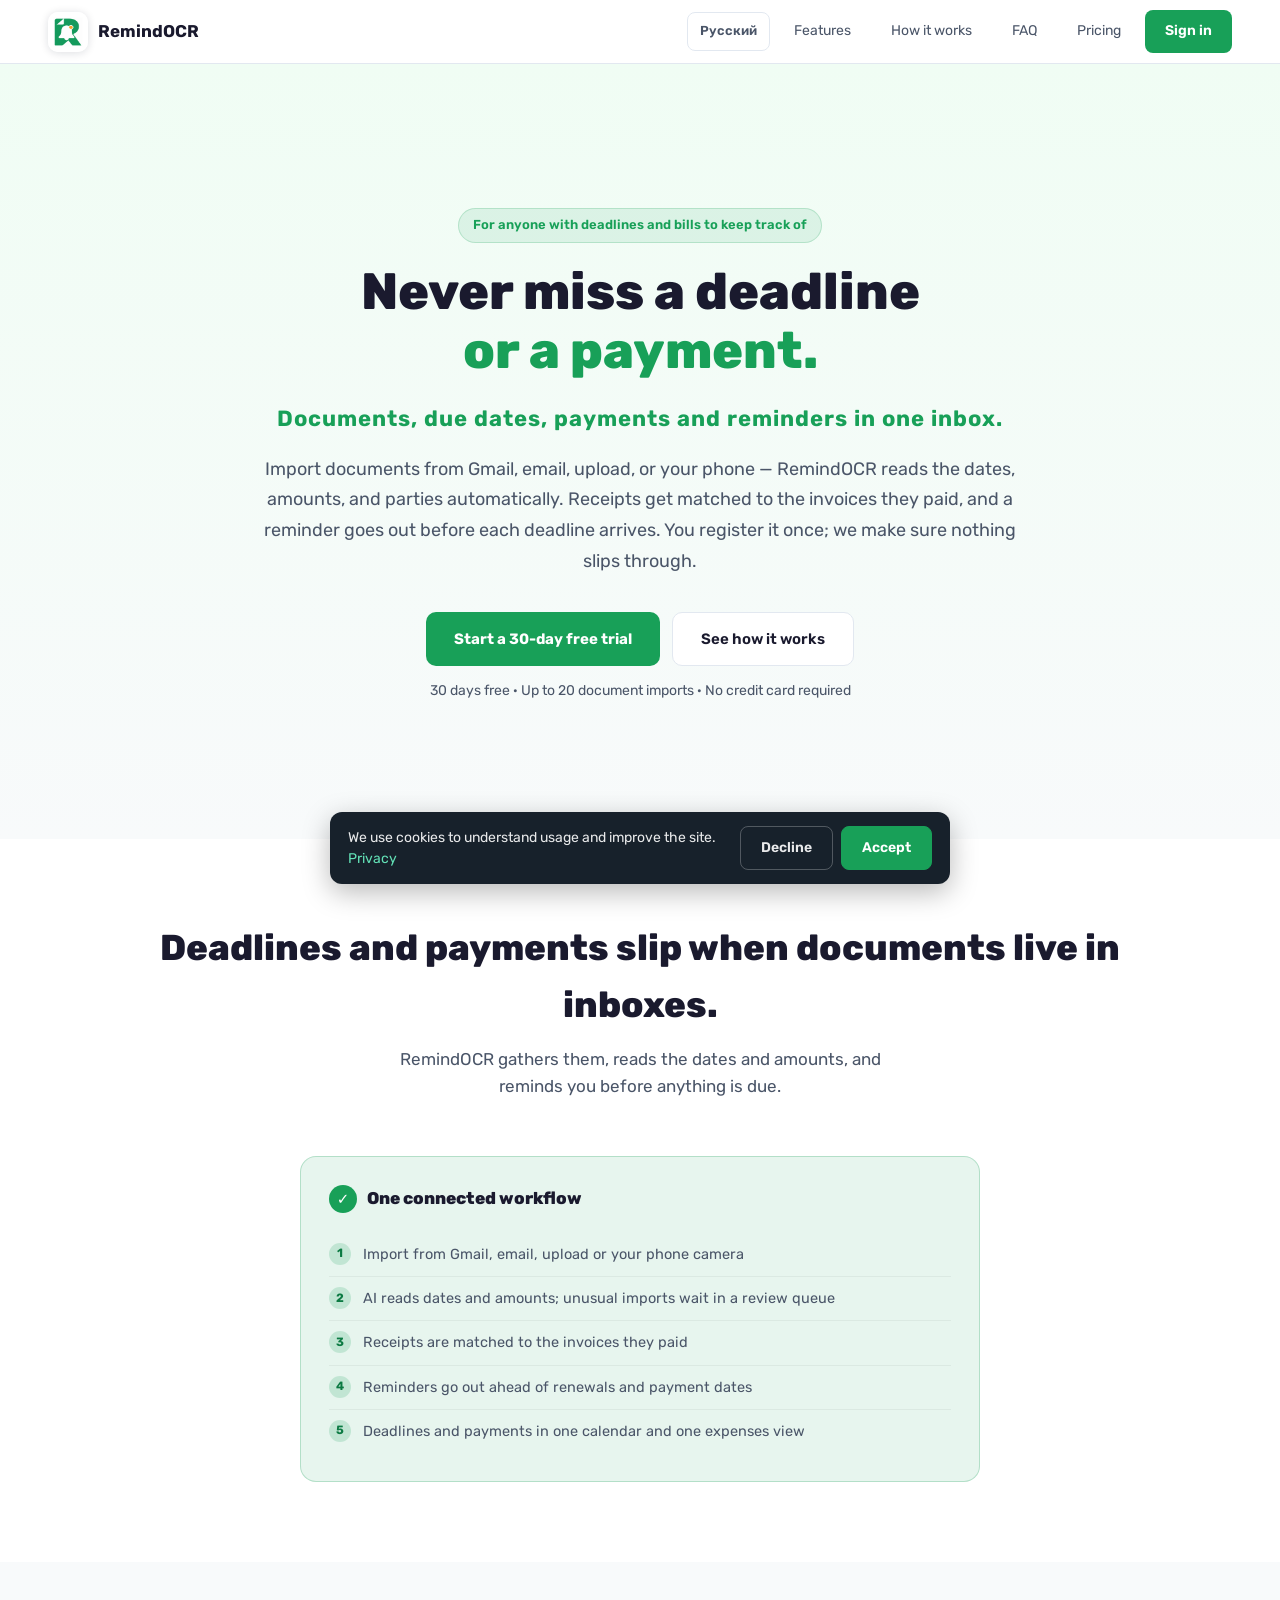
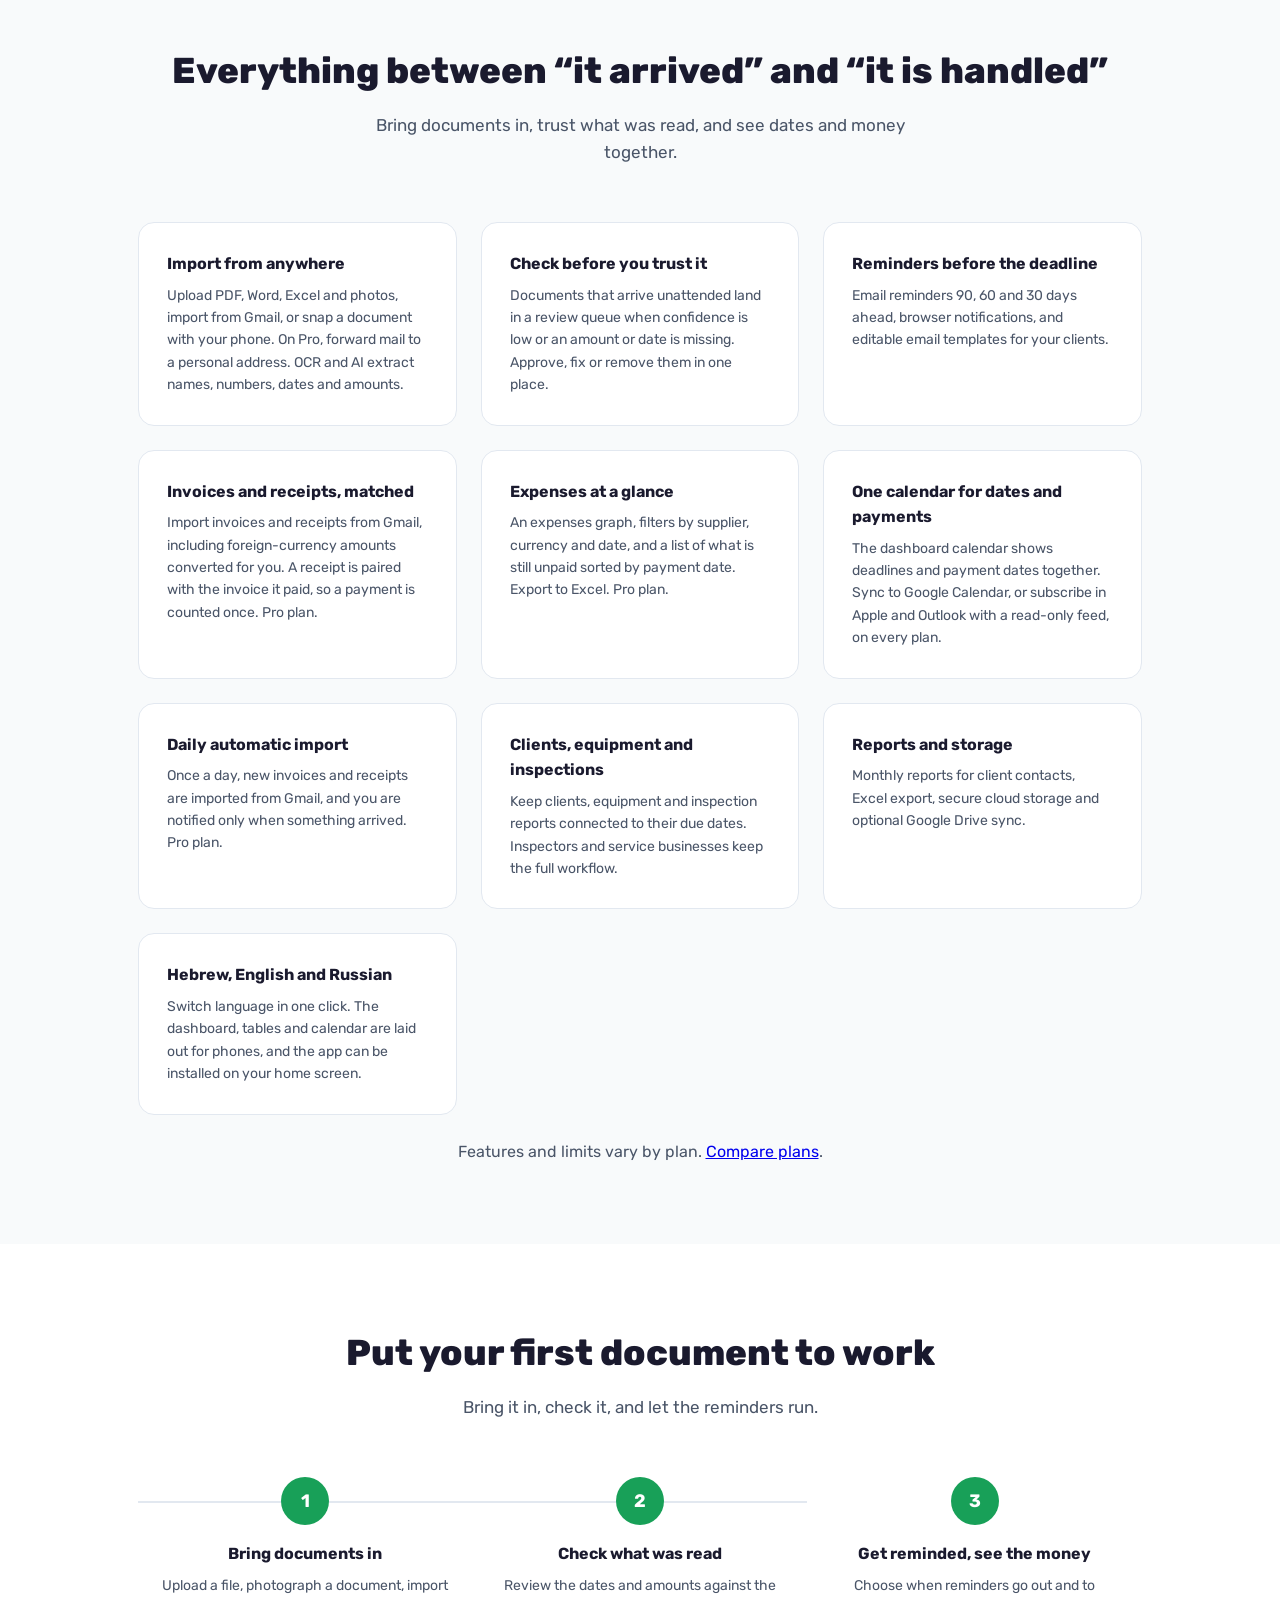
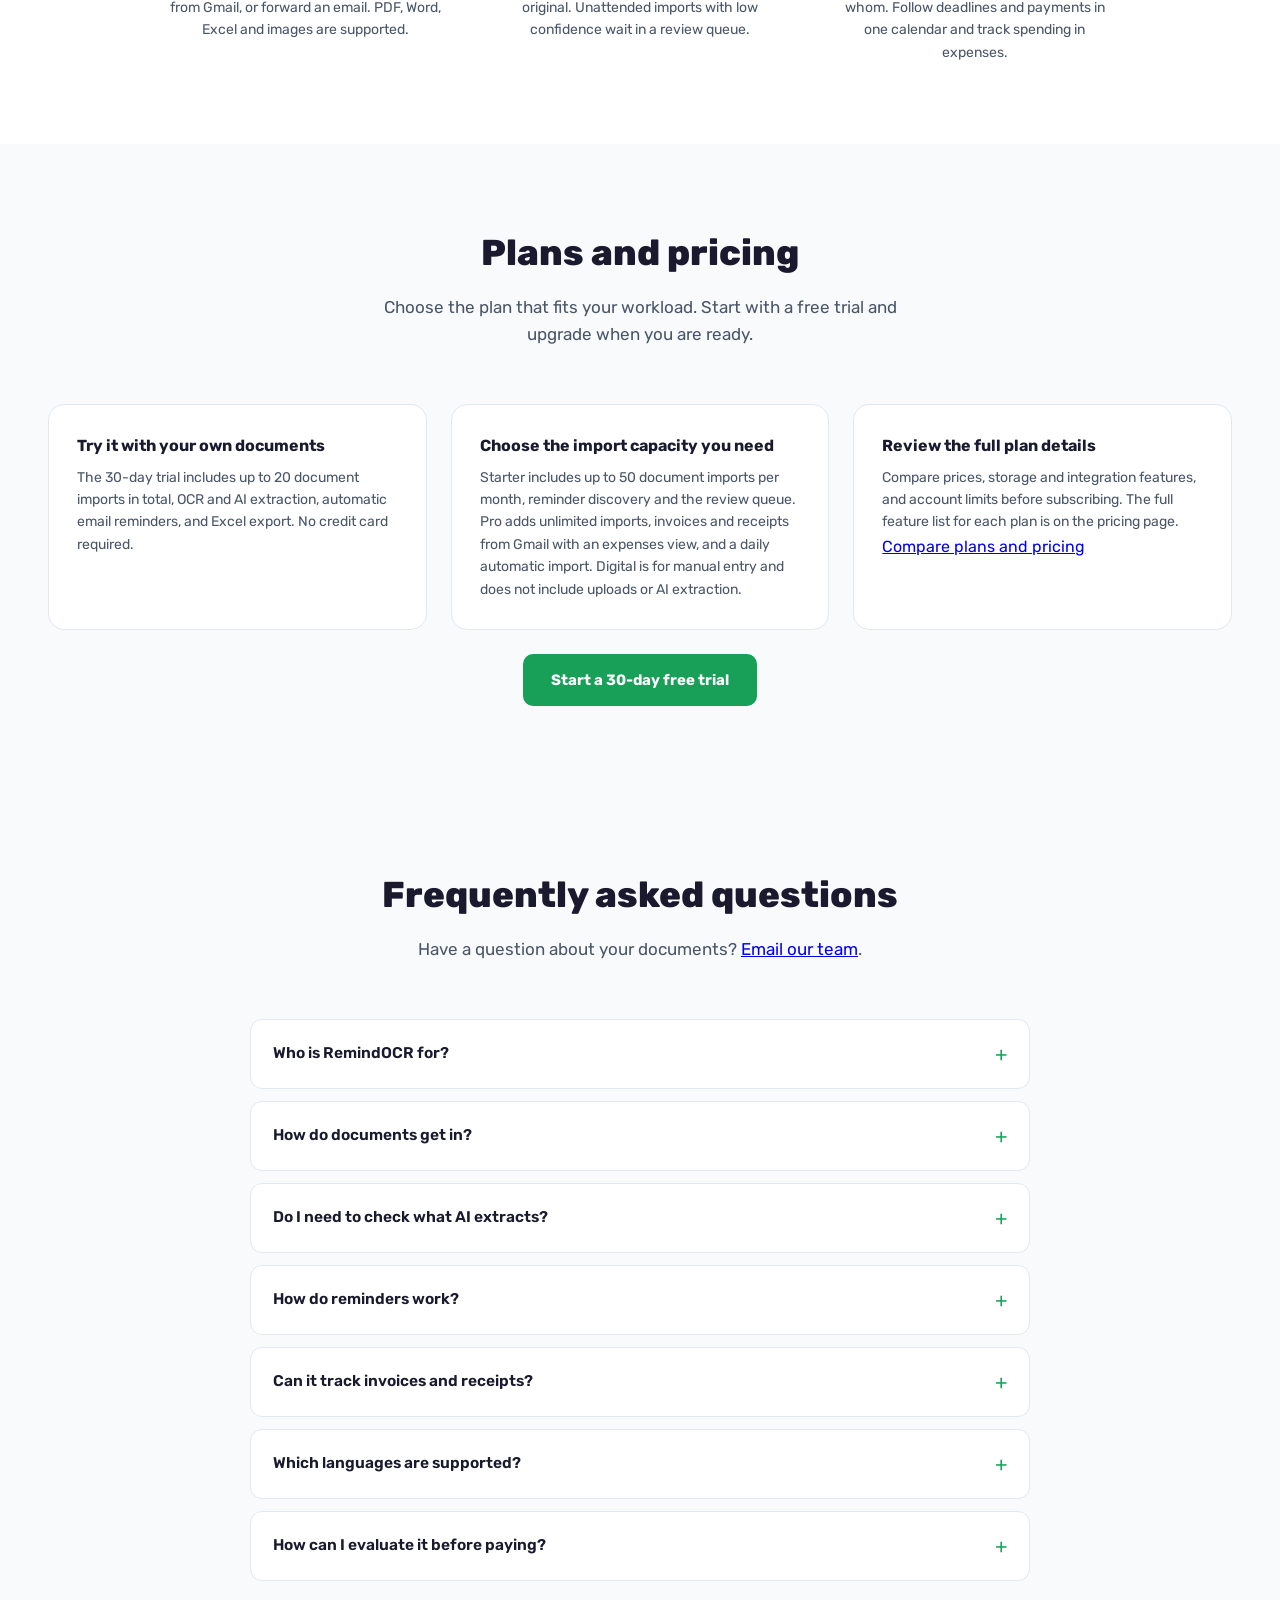
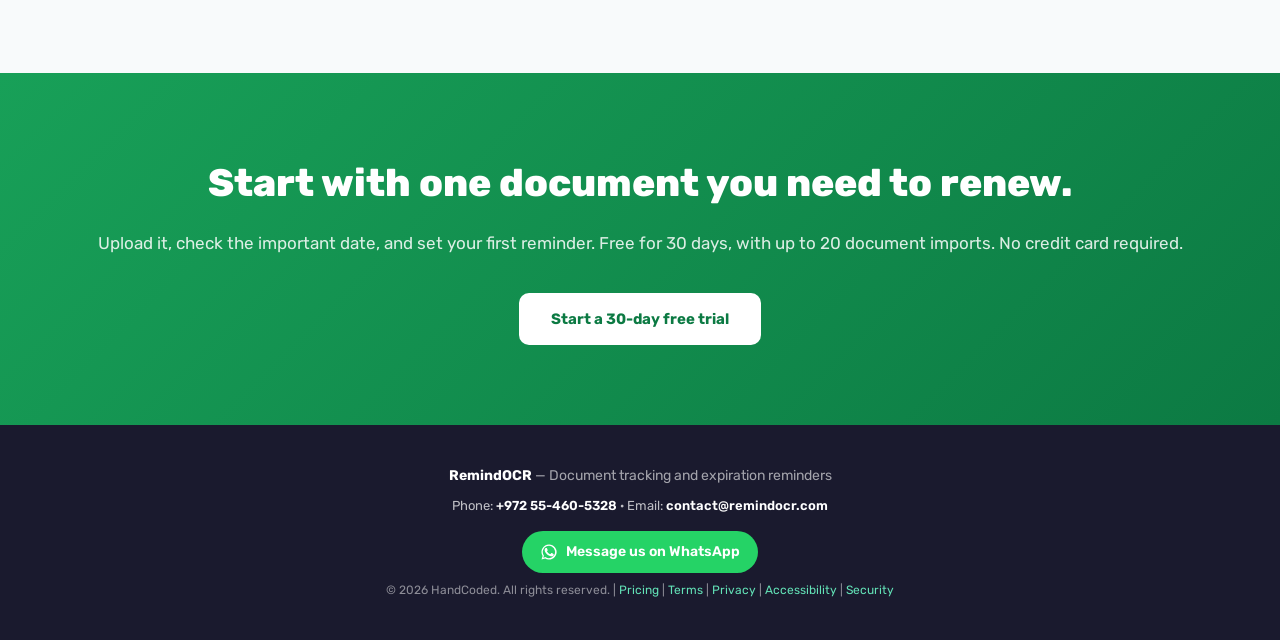
==== commit c22b1197: "fix: remove Russian language references, update pricing catalog - Remove עברית nav-lang links from e" ====
--- a/en/index.html
+++ b/en/index.html
@@ -861,7 +861,6 @@
     <span class="nav-brand__text">RemindOCR</span>
   </a>
   <div class="nav-links">
-    <a class="nav-lang" href="/" hreflang="he" lang="he">עברית</a>
     <a class="nav-lang" href="/ru" hreflang="ru" lang="ru">Русский</a>
     <a href="#features">Features</a>
     <a href="#how">How it works</a>
